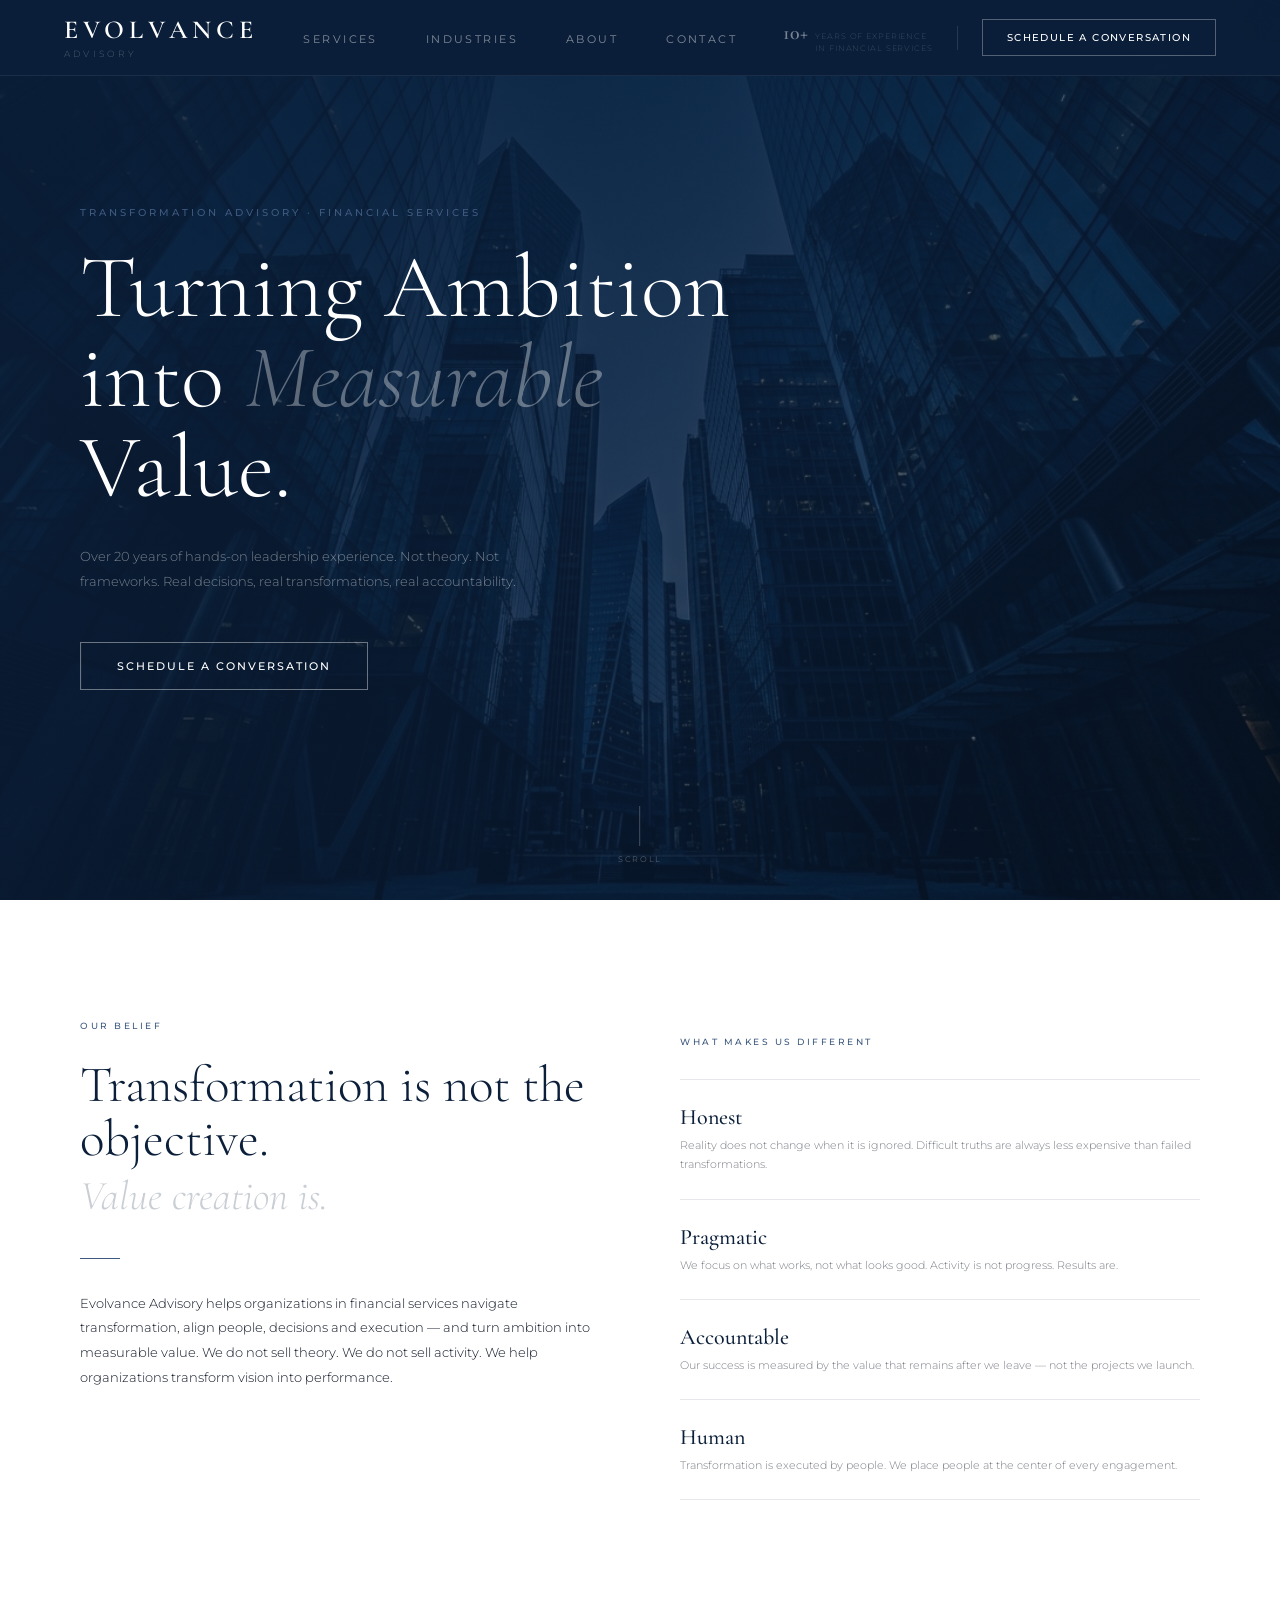
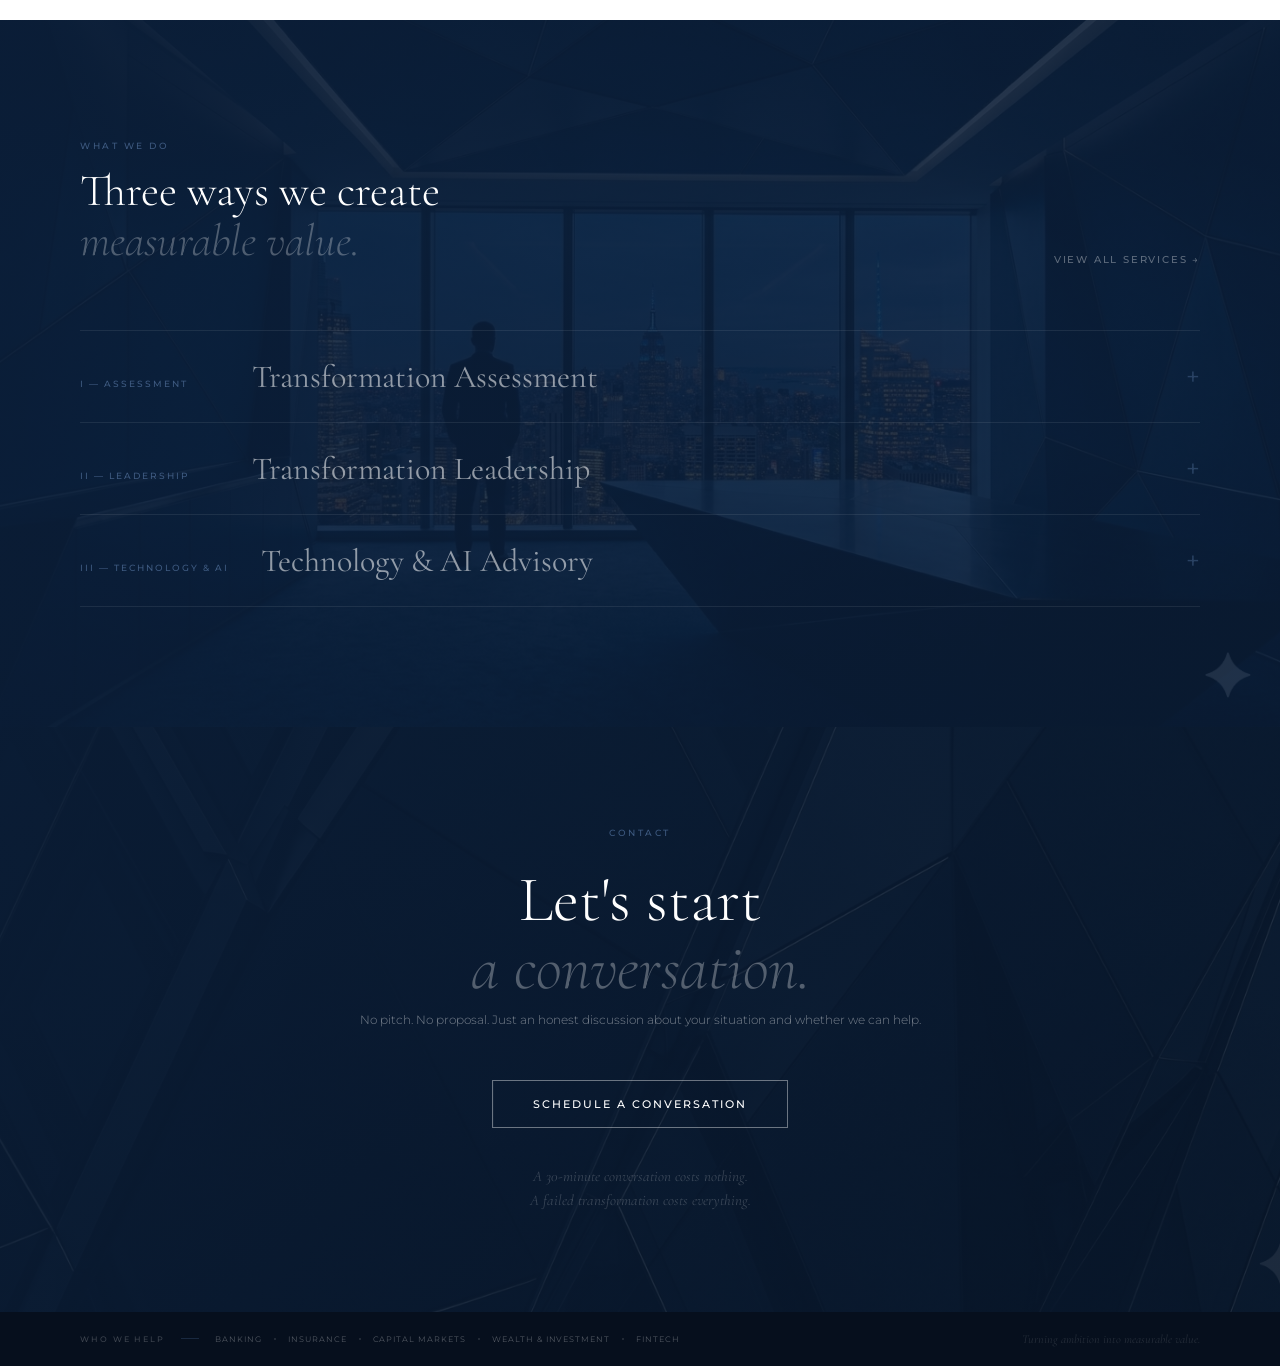
==== index.html @ 4e676799 "Add files via upload" ====
<!DOCTYPE html>
<html lang="en">
<head>
  <meta charset="UTF-8" />
  <meta name="viewport" content="width=device-width, initial-scale=1.0" />
  <title>Evolvance Advisory — Turning Ambition into Measurable Value</title>
  <meta name="description" content="Transformation advisory for financial services organizations. Strategy, transformation, technology and AI." />
  <link rel="preconnect" href="https://fonts.googleapis.com" />
  <link rel="preconnect" href="https://fonts.gstatic.com" crossorigin />
  <link href="https://fonts.googleapis.com/css2?family=Cormorant+Garamond:ital,wght@0,300;0,400;0,500;0,600;1,300;1,400;1,500&family=Montserrat:wght@300;400;500;600&display=swap" rel="stylesheet" />
  <style>
    *, *::before, *::after { box-sizing: border-box; margin: 0; padding: 0; }
    :root {
      --navy:#0B1F3A; --slate:#3E5A80; --charcoal:#111827;
      --gray:#E6E8EC; --offwhite:#FAFAFB; --white:#FFFFFF;
      --serif:'Cormorant Garamond',Georgia,serif;
      --sans:'Montserrat',system-ui,sans-serif;
      --nav-h:76px;
    }
    html { scroll-behavior: smooth; }
    body { font-family:var(--sans); -webkit-font-smoothing:antialiased; overflow-x:hidden; }

    /* ══ KEYFRAMES ══ */
    @keyframes fadeUp { from { opacity:0; transform:translateY(24px); } to { opacity:1; transform:translateY(0); } }
    @keyframes fadeIn { from { opacity:0; } to { opacity:1; } }
    @keyframes scrollBounce { 0%,100% { transform:translateY(0); opacity:0.4; } 50% { transform:translateY(8px); opacity:1; } }

    /* ══ ACCORDION ══ */
    document.querySelectorAll('.s3-item').forEach(item => {
      item.addEventListener('click', (e) => {
        if (e.target.tagName === 'A') return;
        const isActive = item.classList.contains('active');
        document.querySelectorAll('.s3-item').forEach(i => i.classList.remove('active'));
        if (!isActive) item.classList.add('active');
      });
    });

    /* ══ SCROLL REVEAL ══ */
    .reveal { opacity:0; transform:translateY(32px); transition:opacity 0.8s ease, transform 0.8s ease; }
    .reveal.visible { opacity:1; transform:translateY(0); }
    .reveal-left { opacity:0; transform:translateX(-32px); transition:opacity 0.8s ease, transform 0.8s ease; }
    .reveal-left.visible { opacity:1; transform:translateX(0); }
    .reveal-right { opacity:0; transform:translateX(32px); transition:opacity 0.8s ease, transform 0.8s ease; }
    .reveal-right.visible { opacity:1; transform:translateX(0); }
    .delay-1 { transition-delay:0.1s; }
    .delay-2 { transition-delay:0.2s; }
    .delay-3 { transition-delay:0.3s; }
    .delay-4 { transition-delay:0.4s; }

    /* ══ NAV ══ */
    nav {
      position:fixed; top:0; left:0; right:0; z-index:200;
      height:var(--nav-h); display:flex; align-items:center;
      justify-content:space-between; padding:0 64px;
      background:rgba(11,31,58,0.96); backdrop-filter:blur(12px);
      border-bottom:1px solid rgba(255,255,255,0.07);
      animation:fadeIn 0.8s ease both;
      transition:background 0.3s;
    }
    .nav-logo { display:flex; flex-direction:column; line-height:1; text-decoration:none; }
    .nav-logo-primary { font-family:var(--serif); font-weight:600; font-size:26px; letter-spacing:0.18em; color:var(--white); text-transform:uppercase; }
    .nav-logo-primary .letter { display:inline-block; opacity:0; animation:fadeUp 0.4s ease both; }
    .nav-logo-secondary { font-family:var(--sans); font-weight:300; font-size:9px; letter-spacing:0.36em; color:rgba(255,255,255,0.28); text-transform:uppercase; margin-top:6px; animation:fadeIn 0.6s ease 1s both; }
    .nav-links { display:flex; align-items:center; gap:48px; list-style:none; }
    .nav-links a { font-family:var(--sans); font-size:11px; font-weight:400; letter-spacing:0.22em; text-transform:uppercase; color:rgba(255,255,255,0.48); text-decoration:none; transition:color 0.25s; position:relative; }
    .nav-links a::after { content:''; position:absolute; bottom:-3px; left:0; right:0; height:1px; background:var(--white); opacity:0; transform:scaleX(0); transform-origin:left; transition:transform 0.25s ease, opacity 0.25s; }
    .nav-links a:hover { color:var(--white); }
    .nav-links a:hover::after { transform:scaleX(1); opacity:0.35; }
    .nav-right { display:flex; align-items:center; gap:24px; animation:fadeIn 0.6s ease 1s both; }
    .nav-exp { display:flex; align-items:baseline; gap:7px; }
    .nav-exp-num { font-family:var(--serif); font-weight:600; font-size:20px; color:rgba(255,255,255,0.45); }
    .nav-exp-text { font-family:var(--sans); font-size:8px; font-weight:300; letter-spacing:0.11em; text-transform:uppercase; color:rgba(255,255,255,0.20); line-height:1.5; }
    .nav-vsep { width:1px; height:24px; background:rgba(255,255,255,0.12); }
    .nav-cta { font-family:var(--sans); font-size:10px; font-weight:500; letter-spacing:0.14em; text-transform:uppercase; color:var(--white); text-decoration:none; border:1px solid rgba(255,255,255,0.30); padding:11px 24px; white-space:nowrap; position:relative; overflow:hidden; transition:border-color 0.3s; }
    .nav-cta::before { content:''; position:absolute; inset:0; background:rgba(255,255,255,0.08); transform:translateX(-100%); transition:transform 0.3s ease; }
    .nav-cta:hover { border-color:rgba(255,255,255,0.6); }
    .nav-cta:hover::before { transform:translateX(0); }
    .nav-hamburger { display:none; flex-direction:column; gap:5px; cursor:pointer; padding:6px; background:none; border:none; }
    .nav-hamburger span { display:block; width:24px; height:2px; background:rgba(255,255,255,0.8); border-radius:1px; transition:all 0.3s; }

    /* ══ MOBILE MENU ══ */
    .mobile-menu { display:none; position:fixed; inset:0; z-index:199; background:var(--navy); flex-direction:column; justify-content:center; align-items:center; padding-top:0; gap:0; }
    .mobile-menu.open { display:flex; }
    .mobile-menu a { font-family:var(--serif); font-weight:400; font-size:36px; color:rgba(255,255,255,0.7); text-decoration:none; padding:18px 40px; letter-spacing:0.05em; border-bottom:1px solid rgba(255,255,255,0.06); width:100%; text-align:center; transition:color 0.2s; }
    .mobile-menu a:first-child { border-top:1px solid rgba(255,255,255,0.06); }
    .mobile-menu a:hover { color:var(--white); }
    .mobile-menu-cta { margin-top:28px !important; font-family:var(--sans) !important; font-size:10px !important; font-weight:500 !important; letter-spacing:0.16em !important; text-transform:uppercase !important; border:1px solid rgba(255,255,255,0.3) !important; padding:12px 28px !important; width:auto !important; text-align:center !important; display:inline-block !important; border-bottom:1px solid rgba(255,255,255,0.3) !important; }

    /* ══ SECTION 1 — HERO ══ */
    .s1 { position:relative; height:100vh; min-height:600px; display:flex; align-items:center; overflow:hidden; }
    @keyframes slowRise { from { background-position:center bottom; } to { background-position:center top; } }
    .s1-bg { position:absolute; inset:0; background-image:url('hero.jpg.png'); background-size:cover; background-position:center bottom; animation:slowRise 18s linear infinite alternate; }
    .s1-overlay { position:absolute; inset:0; background:linear-gradient(135deg,rgba(11,31,58,0.92) 0%,rgba(11,31,58,0.70) 60%,rgba(11,31,58,0.50) 100%); }
    .s1-content { position:relative; z-index:2; padding:0 80px; max-width:900px; }
    .s1-eyebrow { font-family:var(--sans); font-size:10px; font-weight:500; letter-spacing:0.30em; text-transform:uppercase; color:var(--slate); display:block; margin-bottom:24px; animation:fadeIn 0.8s ease 0.3s both; }
    .s1-title { font-family:var(--serif); font-weight:300; font-size:clamp(56px,7vw,100px); line-height:1.0; color:var(--white); margin-bottom:32px; animation:fadeUp 1s ease 0.5s both; }
    .s1-title em { font-style:italic; color:rgba(255,255,255,0.35); }
    .s1-sub { font-family:var(--sans); font-size:13px; font-weight:300; line-height:1.9; color:rgba(255,255,255,0.45); max-width:460px; margin-bottom:48px; animation:fadeUp 0.8s ease 0.8s both; }
    .s1-btn { display:inline-block; font-family:var(--sans); font-size:11px; font-weight:500; letter-spacing:0.18em; text-transform:uppercase; color:var(--white); text-decoration:none; border:1px solid rgba(255,255,255,0.4); padding:16px 36px; position:relative; overflow:hidden; transition:border-color 0.3s; animation:fadeUp 0.8s ease 1s both; }
    .s1-btn::before { content:''; position:absolute; inset:0; background:rgba(255,255,255,0.08); transform:translateX(-100%); transition:transform 0.3s ease; }
    .s1-btn:hover { border-color:rgba(255,255,255,0.7); }
    .s1-btn:hover::before { transform:translateX(0); }
    .s1-scroll { position:absolute; bottom:36px; left:50%; transform:translateX(-50%); z-index:2; display:flex; flex-direction:column; align-items:center; gap:8px; animation:fadeIn 1s ease 1.5s both; }
    .s1-scroll-line { width:1px; height:40px; background:rgba(255,255,255,0.25); animation:scrollBounce 2s ease infinite; }
    .s1-scroll-label { font-family:var(--sans); font-size:8px; letter-spacing:0.2em; text-transform:uppercase; color:rgba(255,255,255,0.3); }

    /* ══ SECTION 2 — CROYANCE ══ */
    .s2 { background:var(--white); padding:120px 80px; }
    .s2-inner { max-width:1200px; margin:0 auto; display:grid; grid-template-columns:1fr 1fr; gap:80px; align-items:start; }
    .s2-left { }
    .s2-label { font-family:var(--sans); font-size:9px; font-weight:500; letter-spacing:0.28em; text-transform:uppercase; color:var(--slate); display:block; margin-bottom:28px; }
    .s2-statement { font-family:var(--serif); font-weight:300; font-size:clamp(36px,4vw,58px); line-height:1.05; color:var(--navy); margin-bottom:8px; }
    .s2-statement-sub { font-family:var(--serif); font-style:italic; font-weight:300; font-size:clamp(30px,3.2vw,48px); color:rgba(11,31,58,0.22); line-height:1.05; margin-bottom:40px; }
    .s2-rule { width:40px; height:1px; background:var(--slate); opacity:0.5; margin-bottom:32px; }
    .s2-desc { font-family:var(--sans); font-size:13px; font-weight:300; line-height:1.9; color:var(--charcoal); opacity:0.65; }
    .s2-right { padding-top:16px; }
    .s2-diff-label { font-family:var(--sans); font-size:9px; font-weight:500; letter-spacing:0.28em; text-transform:uppercase; color:var(--slate); display:block; margin-bottom:32px; }
    .s2-diff-list { display:flex; flex-direction:column; }
    .s2-diff-item { padding:24px 0; border-bottom:1px solid var(--gray); }
    .s2-diff-item:first-child { border-top:1px solid var(--gray); }
    .s2-diff-name { font-family:var(--serif); font-weight:500; font-size:22px; color:var(--navy); margin-bottom:6px; }
    .s2-diff-desc { font-family:var(--sans); font-size:11px; font-weight:300; line-height:1.75; color:var(--charcoal); opacity:0.55; }

    /* ══ SECTION 3 — SERVICES ACCORDION ══ */
    @keyframes slowRiseSvc { 0% { background-position:center bottom; } 100% { background-position:center top; } }
    .s3 { position:relative; padding:120px 80px; overflow:hidden; }
    .s3-bg { position:absolute; inset:0; background-image:url('services-bg.jpg.png'); background-size:cover; background-position:center bottom; animation:slowRiseSvc 22s linear infinite alternate; }
    .s3-overlay { position:absolute; inset:0; background:linear-gradient(135deg,rgba(11,31,58,0.93) 0%,rgba(11,31,58,0.82) 100%); }
    .s3-inner { position:relative; z-index:2; max-width:1200px; margin:0 auto; }
    .s3-header { display:flex; justify-content:space-between; align-items:flex-end; margin-bottom:64px; }
    .s3-label { font-family:var(--sans); font-size:9px; font-weight:500; letter-spacing:0.28em; text-transform:uppercase; color:var(--slate); display:block; margin-bottom:16px; }
    .s3-title { font-family:var(--serif); font-weight:300; font-size:clamp(32px,3.5vw,48px); color:var(--white); line-height:1.1; }
    .s3-title em { font-style:italic; color:rgba(255,255,255,0.28); }
    .s3-link { font-family:var(--sans); font-size:10px; font-weight:500; letter-spacing:0.18em; text-transform:uppercase; color:rgba(255,255,255,0.35); text-decoration:none; transition:color 0.2s; white-space:nowrap; }
    .s3-link:hover { color:var(--white); }
    .s3-accordion { display:flex; flex-direction:column; }
    .s3-item { border-top:1px solid rgba(255,255,255,0.08); cursor:pointer; }
    .s3-item:last-child { border-bottom:1px solid rgba(255,255,255,0.08); }
    .s3-row { display:flex; align-items:center; justify-content:space-between; padding:28px 0; transition:padding-left 0.3s; }
    .s3-item:hover .s3-row, .s3-item.active .s3-row { padding-left:8px; }
    .s3-row-left { display:flex; align-items:baseline; gap:32px; }
    .s3-num { font-family:var(--sans); font-size:9px; font-weight:500; letter-spacing:0.22em; text-transform:uppercase; color:var(--slate); min-width:140px; }
    .s3-name { font-family:var(--serif); font-weight:400; font-size:clamp(22px,2.5vw,32px); color:rgba(255,255,255,0.55); line-height:1.1; transition:color 0.3s; }
    .s3-item:hover .s3-name, .s3-item.active .s3-name { color:var(--white); }
    .s3-chevron { font-size:24px; color:var(--slate); opacity:0.6; transition:transform 0.4s ease, opacity 0.3s; flex-shrink:0; }
    .s3-item.active .s3-chevron { transform:rotate(45deg); opacity:1; }
    .s3-body { max-height:0; overflow:hidden; transition:max-height 0.5s ease; }
    .s3-item.active .s3-body { max-height:200px; }
    .s3-desc { font-family:var(--sans); font-size:12px; font-weight:300; line-height:1.9; color:rgba(255,255,255,0.42); max-width:600px; padding:0 0 16px 172px; }
    .s3-cta { display:inline-block; font-family:var(--sans); font-size:9px; font-weight:500; letter-spacing:0.18em; text-transform:uppercase; color:var(--slate); text-decoration:none; margin-left:172px; margin-bottom:28px; transition:color 0.2s, letter-spacing 0.2s; }
    .s3-cta:hover { color:var(--white); letter-spacing:0.24em; }

    /* ══ SECTION 4 — CTA FINAL ══ */
    .s4 { position:relative; min-height:500px; display:flex; align-items:center; justify-content:center; overflow:hidden; }
    .s4-bg { position:absolute; inset:0; background-image:url('cta-bg.jpg.png'); background-size:cover; background-position:center; filter:brightness(0.45) saturate(0.7); }
    .s4-overlay { position:absolute; inset:0; background:linear-gradient(135deg,rgba(11,31,58,0.88) 0%,rgba(11,31,58,0.65) 100%); }
    .s4-content { position:relative; z-index:2; text-align:center; padding:100px 80px; max-width:800px; }
    .s4-label { font-family:var(--sans); font-size:9px; font-weight:500; letter-spacing:0.28em; text-transform:uppercase; color:var(--slate); display:block; margin-bottom:28px; }
    .s4-title { font-family:var(--serif); font-weight:300; font-size:clamp(40px,5vw,72px); line-height:1.05; color:var(--white); margin-bottom:8px; }
    .s4-title em { font-style:italic; color:rgba(255,255,255,0.3); }
    .s4-sub { font-family:var(--sans); font-size:12px; font-weight:300; line-height:1.9; color:rgba(255,255,255,0.45); margin-bottom:48px; }
    .s4-btn { display:inline-block; font-family:var(--sans); font-size:11px; font-weight:500; letter-spacing:0.18em; text-transform:uppercase; color:var(--white); text-decoration:none; border:1px solid rgba(255,255,255,0.4); padding:16px 40px; position:relative; overflow:hidden; transition:border-color 0.3s; margin-bottom:32px; }
    .s4-btn::before { content:''; position:absolute; inset:0; background:rgba(255,255,255,0.08); transform:translateX(-100%); transition:transform 0.3s ease; }
    .s4-btn:hover { border-color:rgba(255,255,255,0.7); }
    .s4-btn:hover::before { transform:translateX(0); }
    .s4-manifesto { font-family:var(--serif); font-style:italic; font-size:15px; line-height:1.6; color:rgba(255,255,255,0.2); }

    /* ══ FOOTER BAR ══ */
    .footer { background:#060f1d; padding:20px 80px; display:flex; align-items:center; justify-content:space-between; }
    .footer-left { display:flex; align-items:center; gap:16px; }
    .footer-label { font-family:var(--sans); font-size:8px; font-weight:500; letter-spacing:0.24em; text-transform:uppercase; color:rgba(255,255,255,0.22); }
    .footer-sep { width:18px; height:1px; background:var(--slate); opacity:0.35; }
    .footer-list { display:flex; align-items:center; gap:12px; }
    .footer-item { font-family:var(--sans); font-size:8px; letter-spacing:0.12em; text-transform:uppercase; color:rgba(255,255,255,0.3); }
    .footer-dot { width:2px; height:2px; background:rgba(255,255,255,0.15); border-radius:50%; }
    .footer-tagline { font-family:var(--serif); font-style:italic; font-size:12px; color:rgba(255,255,255,0.13); }

    /* ══ MOBILE ══ */
    @media (max-width:768px) {
      :root { --nav-h:60px; }
      nav { padding:0 20px; }
      .nav-logo-primary { font-size:20px; }
      .nav-logo-secondary { font-size:7px; }
      .nav-links, .nav-exp, .nav-vsep, .nav-cta { display:none; }
      .nav-hamburger { display:flex; }
      .nav-right { gap:0; }
      /* Mobile exp badge */
      .mobile-exp { display:flex; align-items:center; gap:8px; margin-top:14px; }
      .mobile-exp-num { font-family:var(--serif); font-weight:600; font-size:20px; color:var(--slate); }
      .mobile-exp-text { font-family:var(--sans); font-size:8px; font-weight:300; letter-spacing:0.12em; text-transform:uppercase; color:var(--charcoal); opacity:0.5; line-height:1.5; }

      .s1-content { padding:0 24px; }
      .s1-title { font-size:clamp(40px,11vw,56px); }
      .s1-sub { font-size:12px; margin-bottom:36px; }
      .s1-btn { padding:14px 28px; font-size:10px; }
      .s1-scroll { display:none; }

      .s2 { padding:72px 24px; }
      .s2-inner { grid-template-columns:1fr; gap:48px; }
      .s2-statement { font-size:clamp(28px,8vw,40px); }
      .s2-statement-sub { font-size:clamp(22px,6vw,32px); }

      .s3 { padding:72px 24px; }
      .s3-header { flex-direction:column; align-items:flex-start; gap:16px; margin-bottom:40px; }
      .s3-row-left { flex-direction:column; gap:4px; }
      .s3-num { min-width:auto; font-size:8px; }
      .s3-name { font-size:20px; }
      .s3-desc { padding:0 0 12px; }
      .s3-cta { margin-left:0; margin-bottom:20px; }

      .s4 { min-height:auto; }
      .s4-content { padding:72px 24px; }
      .s4-title { font-size:clamp(32px,9vw,48px); }
      .s4-sub { font-size:11px; margin-bottom:36px; }
      .s4-btn { padding:14px 28px; font-size:10px; }

      .footer { padding:16px 24px; flex-direction:column; align-items:flex-start; gap:8px; }
      .footer-list { flex-wrap:wrap; gap:6px; }
      .footer-tagline { display:none; }

      .reveal, .reveal-left, .reveal-right { transition-delay:0s !important; }
    }
    .mobile-exp { display:none; }
    @media (prefers-reduced-motion:reduce) { *, *::before, *::after { animation:none !important; transition:none !important; } .reveal, .reveal-left, .reveal-right { opacity:1; transform:none; } }
  </style>
</head>
<body>

  <nav>
    <a href="index.html" class="nav-logo">
      <span class="nav-logo-primary" id="logoText"></span>
      <span class="nav-logo-secondary">Advisory</span>
    </a>
    <ul class="nav-links">
      <li><a href="services/index.html">Services</a></li>
      <li><a href="industries/index.html">Industries</a></li>
      <li><a href="about/index.html">About</a></li>
      <li><a href="contact/index.html">Contact</a></li>
    </ul>
    <div class="nav-right">
      <div class="nav-exp">
        <span class="nav-exp-num" id="expCounter">20+</span>
        <span class="nav-exp-text">Years of experience<br>in financial services</span>
      </div>
      <div class="nav-vsep"></div>
      <a href="mailto:contact@evolvance-advisory.com?subject=Schedule a Conversation" class="nav-cta">Schedule a Conversation</a>
      <button class="nav-hamburger" onclick="document.querySelector('.mobile-menu').classList.toggle('open')" aria-label="Menu">
        <span></span><span></span><span></span>
      </button>
    </div>
  </nav>

  <div class="mobile-menu">
    <a href="services/index.html" onclick="document.querySelector('.mobile-menu').classList.remove('open')">Services</a>
    <a href="industries/index.html" onclick="document.querySelector('.mobile-menu').classList.remove('open')">Industries</a>
    <a href="about/index.html" onclick="document.querySelector('.mobile-menu').classList.remove('open')">About</a>
    <a href="contact/index.html" onclick="document.querySelector('.mobile-menu').classList.remove('open')">Contact</a>
    <a href="mailto:contact@evolvance-advisory.com?subject=Schedule a Conversation" class="mobile-menu-cta" onclick="document.querySelector('.mobile-menu').classList.remove('open')">Schedule a Conversation</a>
  </div>

  <!-- ══ S1 — HERO ══ -->
  <section class="s1">
    <div class="s1-bg" id="heroBg"></div>
    <div class="s1-overlay"></div>
    <div class="s1-content">
      <span class="s1-eyebrow">Transformation Advisory · Financial Services</span>
      <h1 class="s1-title">Turning Ambition<br>into <em>Measurable</em><br>Value.</h1>
      <p class="s1-sub">Over 20 years of hands-on leadership experience. Not theory. Not frameworks. Real decisions, real transformations, real accountability.</p>
      <div class="mobile-exp"><span class="mobile-exp-num" id="expCounterMobile">20+</span><span class="mobile-exp-text">Years of experience<br>in financial services</span></div>
      <a href="mailto:contact@evolvance-advisory.com?subject=Schedule a Conversation" class="s1-btn">Schedule a Conversation</a>
    </div>
    <div class="s1-scroll">
      <div class="s1-scroll-line"></div>
      <span class="s1-scroll-label">Scroll</span>
    </div>
  </section>

  <!-- ══ S2 — CROYANCE + DIFFÉRENCIATEURS ══ -->
  <section class="s2">
    <div class="s2-inner">
      <div class="s2-left">
        <span class="s2-label reveal">Our Belief</span>
        <p class="s2-statement reveal delay-1">Transformation is not the objective.</p>
        <p class="s2-statement-sub reveal delay-2">Value creation is.</p>
        <div class="s2-rule reveal delay-3"></div>
        <p class="s2-desc reveal delay-3">Evolvance Advisory helps organizations in financial services navigate transformation, align people, decisions and execution — and turn ambition into measurable value. We do not sell theory. We do not sell activity. We help organizations transform vision into performance.</p>
      </div>
      <div class="s2-right">
        <span class="s2-diff-label reveal">What makes us different</span>
        <div class="s2-diff-list">
          <div class="s2-diff-item reveal delay-1">
            <div class="s2-diff-name">Honest</div>
            <div class="s2-diff-desc">Reality does not change when it is ignored. Difficult truths are always less expensive than failed transformations.</div>
          </div>
          <div class="s2-diff-item reveal delay-2">
            <div class="s2-diff-name">Pragmatic</div>
            <div class="s2-diff-desc">We focus on what works, not what looks good. Activity is not progress. Results are.</div>
          </div>
          <div class="s2-diff-item reveal delay-3">
            <div class="s2-diff-name">Accountable</div>
            <div class="s2-diff-desc">Our success is measured by the value that remains after we leave — not the projects we launch.</div>
          </div>
          <div class="s2-diff-item reveal delay-4">
            <div class="s2-diff-name">Human</div>
            <div class="s2-diff-desc">Transformation is executed by people. We place people at the center of every engagement.</div>
          </div>
        </div>
      </div>
    </div>
  </section>

  <!-- ══ S3 — SERVICES ACCORDION ══ -->
  <section class="s3">
    <div class="s3-bg"></div>
    <div class="s3-overlay"></div>
    <div class="s3-inner">
      <div class="s3-header">
        <div>
          <span class="s3-label reveal">What we do</span>
          <h2 class="s3-title reveal delay-1">Three ways we create<br><em>measurable value.</em></h2>
        </div>
        <a href="services/index.html" class="s3-link reveal">View all services →</a>
      </div>
      <div class="s3-accordion">
        <div class="s3-item reveal delay-1" data-href="services/index.html#assessment">
          <div class="s3-row">
            <div class="s3-row-left">
              <span class="s3-num">I — Assessment</span>
              <span class="s3-name">Transformation Assessment</span>
            </div>
            <span class="s3-chevron">+</span>
          </div>
          <div class="s3-body">
            <p class="s3-desc">Clarifying where value is created, where risk exists and what successful transformation requires. Many transformations generate activity. Far fewer generate measurable value. The difference starts with an honest assessment.</p>
            <a href="services/index.html#assessment" class="s3-cta">Discover →</a>
          </div>
        </div>
        <div class="s3-item reveal delay-2" data-href="services/index.html#leadership">
          <div class="s3-row">
            <div class="s3-row-left">
              <span class="s3-num">II — Leadership</span>
              <span class="s3-name">Transformation Leadership</span>
            </div>
            <span class="s3-chevron">+</span>
          </div>
          <div class="s3-body">
            <p class="s3-desc">Converting strategic decisions into disciplined execution and measurable results. A decision alone changes nothing — it must be understood, accepted, executed and sustained.</p>
            <a href="services/index.html#leadership" class="s3-cta">Discover →</a>
          </div>
        </div>
        <div class="s3-item reveal delay-3" data-href="services/index.html#technology">
          <div class="s3-row">
            <div class="s3-row-left">
              <span class="s3-num">III — Technology & AI</span>
              <span class="s3-name">Technology &amp; AI Advisory</span>
            </div>
            <span class="s3-chevron">+</span>
          </div>
          <div class="s3-body">
            <p class="s3-desc">Aligning technology and AI investments with defined business outcomes and value creation. Technology matters. But it is a tool, not an outcome — its value is measured by the results it creates.</p>
            <a href="services/index.html#technology" class="s3-cta">Discover →</a>
          </div>
        </div>
      </div>
    </div>
  </section>

  <!-- ══ S4 — CTA FINAL ══ -->
  <section class="s4">
    <div class="s4-bg"></div>
    <div class="s4-overlay"></div>
    <div class="s4-content">
      <span class="s4-label reveal">Contact</span>
      <h2 class="s4-title reveal delay-1">Let's start<br><em>a conversation.</em></h2>
      <p class="s4-sub reveal delay-2">No pitch. No proposal. Just an honest discussion about your situation and whether we can help.</p>
      <a href="mailto:contact@evolvance-advisory.com?subject=Schedule a Conversation" class="s4-btn reveal delay-3">Schedule a Conversation</a>
      <p class="s4-manifesto reveal delay-4">A 30-minute conversation costs nothing.<br>A failed transformation costs everything.</p>
    </div>
  </section>

  <!-- ══ FOOTER ══ -->
  <footer class="footer">
    <div class="footer-left">
      <span class="footer-label">Who we help</span>
      <div class="footer-sep"></div>
      <div class="footer-list">
        <span class="footer-item">Banking</span><span class="footer-dot"></span>
        <span class="footer-item">Insurance</span><span class="footer-dot"></span>
        <span class="footer-item">Capital Markets</span><span class="footer-dot"></span>
        <span class="footer-item">Wealth &amp; Investment</span><span class="footer-dot"></span>
        <span class="footer-item">FinTech</span>
      </div>
    </div>
    <span class="footer-tagline">Turning ambition into measurable value.</span>
  </footer>

  <script>
    /* ══ LOGO LETTER BY LETTER ══ */
    const logoEl = document.getElementById('logoText');
    'EVOLVANCE'.split('').forEach((ch, i) => {
      const span = document.createElement('span');
      span.className = 'letter';
      span.textContent = ch;
      span.style.animationDelay = (0.1 + i * 0.08) + 's';
      logoEl.appendChild(span);
    });

    /* ══ HERO BG ══ */
    const heroBg = document.getElementById('heroBg');

    /* ══ COUNTER 0 → 20 (loop) ══ */
    const counterEl = document.getElementById('expCounter');
    const counterMobile = document.getElementById('expCounterMobile');
    function runCounter() {
      let count = 0;
      counterEl.textContent = '0+';
      if (counterMobile) counterMobile.textContent = '0+';
      const iv = setInterval(() => {
        count++;
        counterEl.textContent = count + '+';
        if (counterMobile) counterMobile.textContent = count + '+';
        if (count >= 20) { clearInterval(iv); setTimeout(runCounter, 10000); }
      }, 2000 / 20);
    }
    setTimeout(runCounter, 1200);

    /* ══ ACCORDION ══ */
    document.querySelectorAll('.s3-item').forEach(item => {
      item.addEventListener('click', (e) => {
        if (e.target.tagName === 'A') return;
        const isActive = item.classList.contains('active');
        document.querySelectorAll('.s3-item').forEach(i => i.classList.remove('active'));
        if (!isActive) item.classList.add('active');
      });
    });

    /* ══ SCROLL REVEAL ══ */
    const reveals = document.querySelectorAll('.reveal, .reveal-left, .reveal-right');
    const observer = new IntersectionObserver((entries) => {
      entries.forEach(e => { if (e.isIntersecting) { e.target.classList.add('visible'); observer.unobserve(e.target); } });
    }, { threshold: 0.15 });
    reveals.forEach(el => observer.observe(el));
  </script>

</body>
</html>
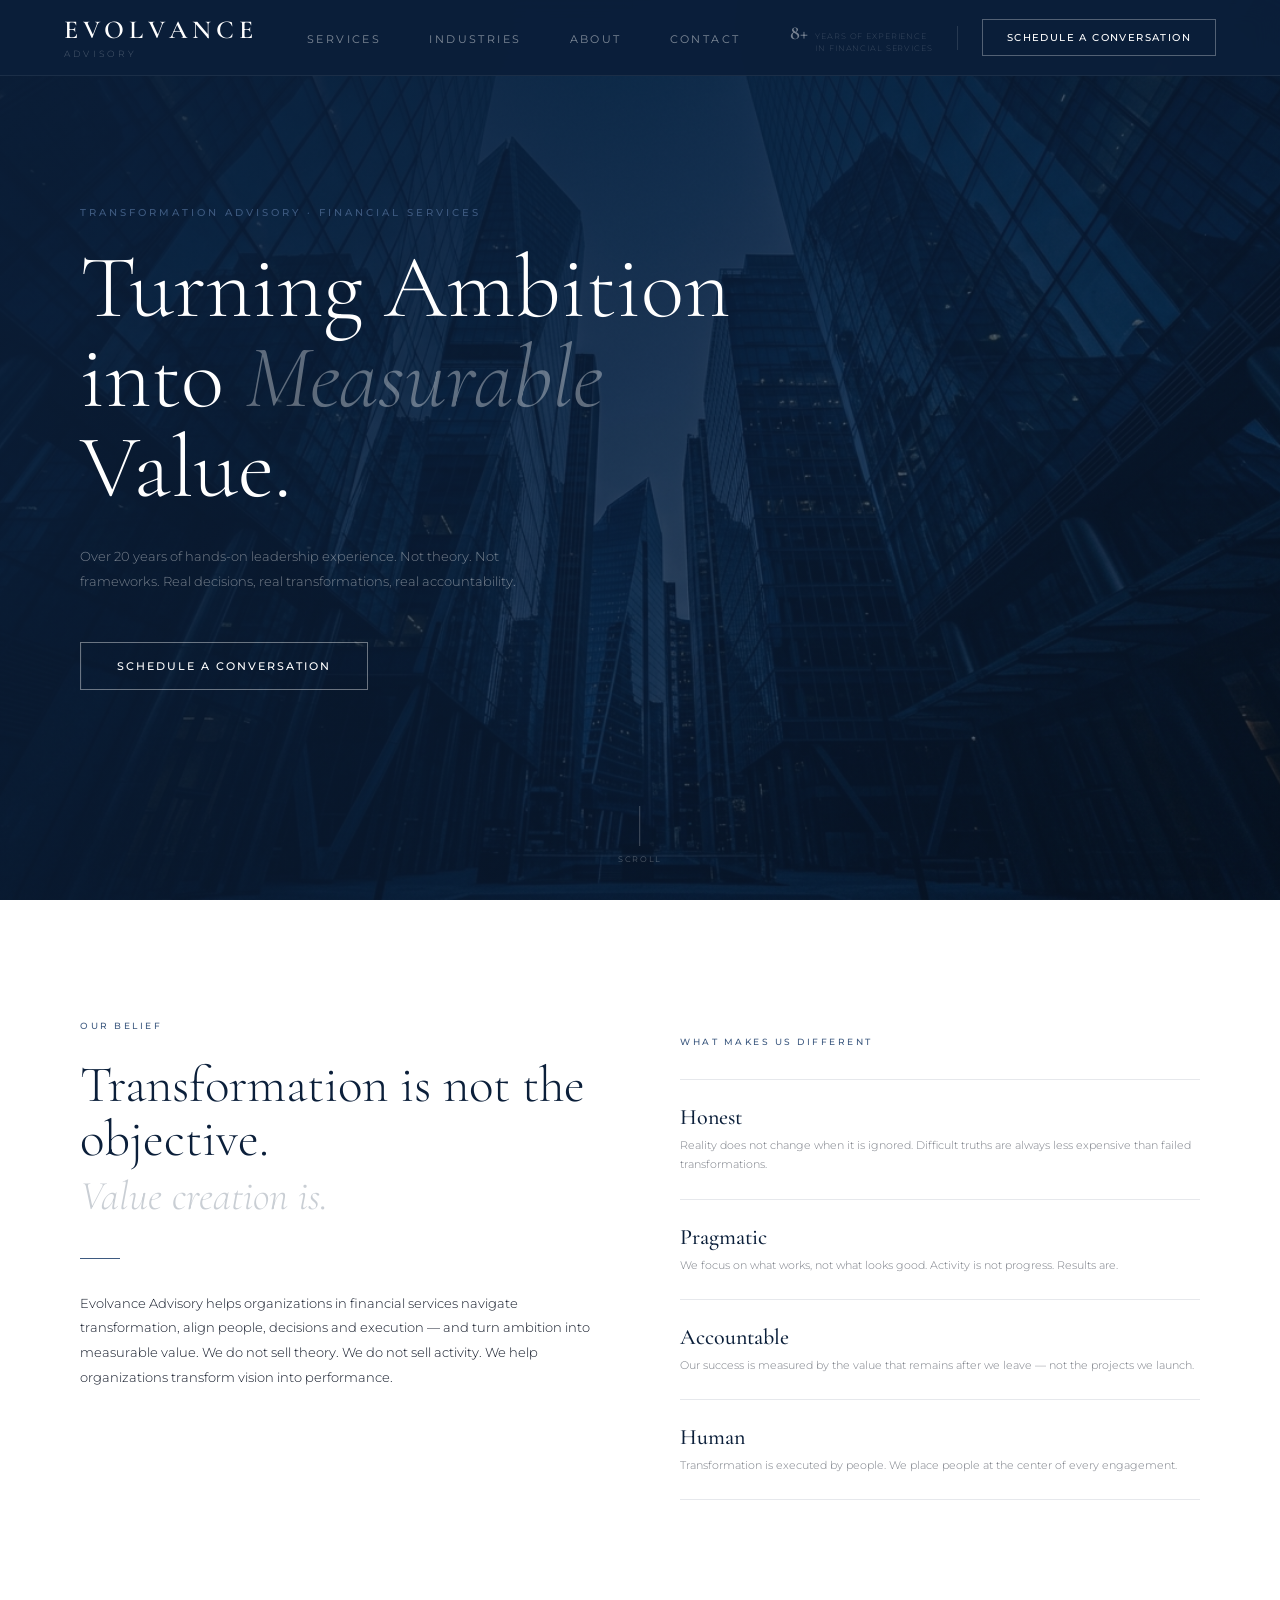
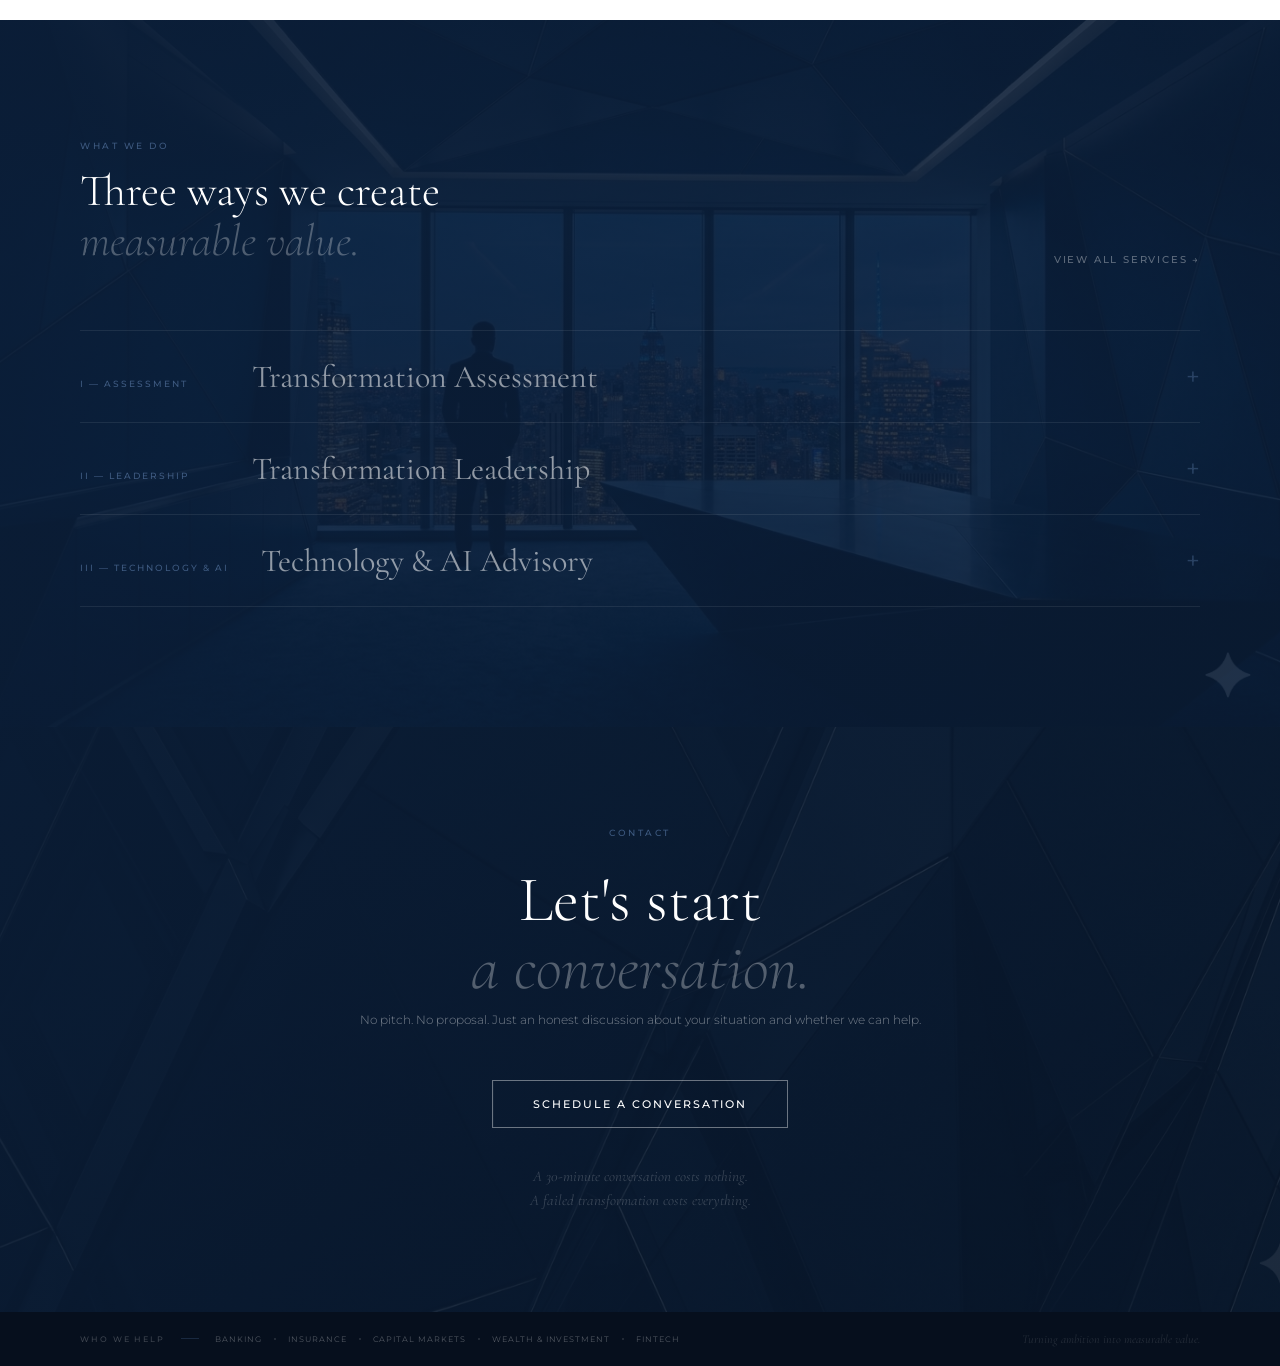
==== commit e75f3718: "Add files via upload" ====
--- a/index.html
+++ b/index.html
@@ -79,17 +79,18 @@
     .nav-hamburger span { display:block; width:24px; height:2px; background:rgba(255,255,255,0.8); border-radius:1px; transition:all 0.3s; }
 
     /* ══ MOBILE MENU ══ */
-    .mobile-menu { display:none; position:fixed; inset:0; z-index:199; background:var(--navy); flex-direction:column; justify-content:center; align-items:center; padding-top:0; gap:0; }
+    .mobile-menu { display:none; position:fixed; inset:0; z-index:199; flex-direction:column; justify-content:center; align-items:stretch; padding-top:0; }
     .mobile-menu.open { display:flex; }
-    .mobile-menu a { font-family:var(--serif); font-weight:400; font-size:36px; color:rgba(255,255,255,0.7); text-decoration:none; padding:18px 40px; letter-spacing:0.05em; border-bottom:1px solid rgba(255,255,255,0.06); width:100%; text-align:center; transition:color 0.2s; }
-    .mobile-menu a:first-child { border-top:1px solid rgba(255,255,255,0.06); }
-    .mobile-menu a:hover { color:var(--white); }
-    .mobile-menu-cta { margin-top:28px !important; font-family:var(--sans) !important; font-size:10px !important; font-weight:500 !important; letter-spacing:0.16em !important; text-transform:uppercase !important; border:1px solid rgba(255,255,255,0.3) !important; padding:12px 28px !important; width:auto !important; text-align:center !important; display:inline-block !important; border-bottom:1px solid rgba(255,255,255,0.3) !important; }
+    .mobile-menu a { font-family:var(--serif); font-weight:400; font-size:32px; text-decoration:none; padding:20px 32px; letter-spacing:0.04em; width:100%; text-align:center; transition:opacity 0.2s; }
+    .mobile-menu a:nth-child(odd) { background:var(--white); color:var(--navy); }
+    .mobile-menu a:nth-child(even) { background:var(--navy); color:var(--white); }
+    .mobile-menu a:hover { opacity:0.8; }
+    .mobile-menu-cta { background:var(--slate) !important; color:var(--white) !important; font-family:var(--sans) !important; font-size:11px !important; font-weight:500 !important; letter-spacing:0.18em !important; text-transform:uppercase !important; padding:20px 32px !important; margin-top:0 !important; border:none !important; }
 
     /* ══ SECTION 1 — HERO ══ */
     .s1 { position:relative; height:100vh; min-height:600px; display:flex; align-items:center; overflow:hidden; }
     @keyframes slowRise { from { background-position:center bottom; } to { background-position:center top; } }
-    .s1-bg { position:absolute; inset:0; background-image:url('hero.jpg.png'); background-size:cover; background-position:center bottom; animation:slowRise 18s linear infinite alternate; }
+    .s1-bg { position:absolute; inset:0; background-image:url('hero.jpg.png'); background-size:cover; background-position:center bottom; animation:slowRise 8s linear infinite alternate; }
     .s1-overlay { position:absolute; inset:0; background:linear-gradient(135deg,rgba(11,31,58,0.92) 0%,rgba(11,31,58,0.70) 60%,rgba(11,31,58,0.50) 100%); }
     .s1-content { position:relative; z-index:2; padding:0 80px; max-width:900px; }
     .s1-eyebrow { font-family:var(--sans); font-size:10px; font-weight:500; letter-spacing:0.30em; text-transform:uppercase; color:var(--slate); display:block; margin-bottom:24px; animation:fadeIn 0.8s ease 0.3s both; }
@@ -124,7 +125,7 @@
     /* ══ SECTION 3 — SERVICES ACCORDION ══ */
     @keyframes slowRiseSvc { 0% { background-position:center bottom; } 100% { background-position:center top; } }
     .s3 { position:relative; padding:120px 80px; overflow:hidden; }
-    .s3-bg { position:absolute; inset:0; background-image:url('services-bg.jpg.png'); background-size:cover; background-position:center bottom; animation:slowRiseSvc 22s linear infinite alternate; }
+    .s3-bg { position:absolute; inset:0; background-image:url('services-bg.jpg.png'); background-size:cover; background-position:center bottom; animation:slowRiseSvc 10s linear infinite alternate; }
     .s3-overlay { position:absolute; inset:0; background:linear-gradient(135deg,rgba(11,31,58,0.93) 0%,rgba(11,31,58,0.82) 100%); }
     .s3-inner { position:relative; z-index:2; max-width:1200px; margin:0 auto; }
     .s3-header { display:flex; justify-content:space-between; align-items:flex-end; margin-bottom:64px; }
@@ -152,7 +153,8 @@
 
     /* ══ SECTION 4 — CTA FINAL ══ */
     .s4 { position:relative; min-height:500px; display:flex; align-items:center; justify-content:center; overflow:hidden; }
-    .s4-bg { position:absolute; inset:0; background-image:url('cta-bg.jpg.png'); background-size:cover; background-position:center; filter:brightness(0.45) saturate(0.7); }
+    @keyframes slowRiseCta { from { background-position:center bottom; } to { background-position:center top; } }
+    .s4-bg { position:absolute; inset:0; background-image:url('cta-bg.jpg.png'); background-size:cover; background-position:center bottom; filter:brightness(0.45) saturate(0.7); animation:slowRiseCta 9s linear infinite alternate; }
     .s4-overlay { position:absolute; inset:0; background:linear-gradient(135deg,rgba(11,31,58,0.88) 0%,rgba(11,31,58,0.65) 100%); }
     .s4-content { position:relative; z-index:2; text-align:center; padding:100px 80px; max-width:800px; }
     .s4-label { font-family:var(--sans); font-size:9px; font-weight:500; letter-spacing:0.28em; text-transform:uppercase; color:var(--slate); display:block; margin-bottom:28px; }
@@ -189,10 +191,11 @@
       .mobile-exp-num { font-family:var(--serif); font-weight:600; font-size:20px; color:var(--slate); }
       .mobile-exp-text { font-family:var(--sans); font-size:8px; font-weight:300; letter-spacing:0.12em; text-transform:uppercase; color:var(--charcoal); opacity:0.5; line-height:1.5; }
 
-      .s1-content { padding:0 24px; }
-      .s1-title { font-size:clamp(40px,11vw,56px); }
-      .s1-sub { font-size:12px; margin-bottom:36px; }
-      .s1-btn { padding:14px 28px; font-size:10px; }
+      .s1 { height:100svh; min-height:100svh; }
+      .s1-content { padding:0 24px; display:flex; flex-direction:column; justify-content:flex-end; padding-bottom:48px; height:100%; }
+      .s1-title { font-size:clamp(38px,10vw,52px); margin-bottom:20px; }
+      .s1-sub { font-size:12px; margin-bottom:28px; }
+      .s1-btn { padding:14px 28px; font-size:10px; align-self:flex-start; }
       .s1-scroll { display:none; }
 
       .s2 { padding:72px 24px; }
@@ -200,11 +203,13 @@
       .s2-statement { font-size:clamp(28px,8vw,40px); }
       .s2-statement-sub { font-size:clamp(22px,6vw,32px); }
 
-      .s3 { padding:72px 24px; }
-      .s3-header { flex-direction:column; align-items:flex-start; gap:16px; margin-bottom:40px; }
+      .s3 { padding:56px 24px; }
+      .s3-header { flex-direction:column; align-items:flex-start; gap:12px; margin-bottom:32px; }
+      .s3-title { font-size:clamp(24px,7vw,36px); }
+      .s3-link { font-size:9px; align-self:flex-start; }
       .s3-row-left { flex-direction:column; gap:4px; }
       .s3-num { min-width:auto; font-size:8px; }
-      .s3-name { font-size:20px; }
+      .s3-name { font-size:18px; }
       .s3-desc { padding:0 0 12px; }
       .s3-cta { margin-left:0; margin-bottom:20px; }
 
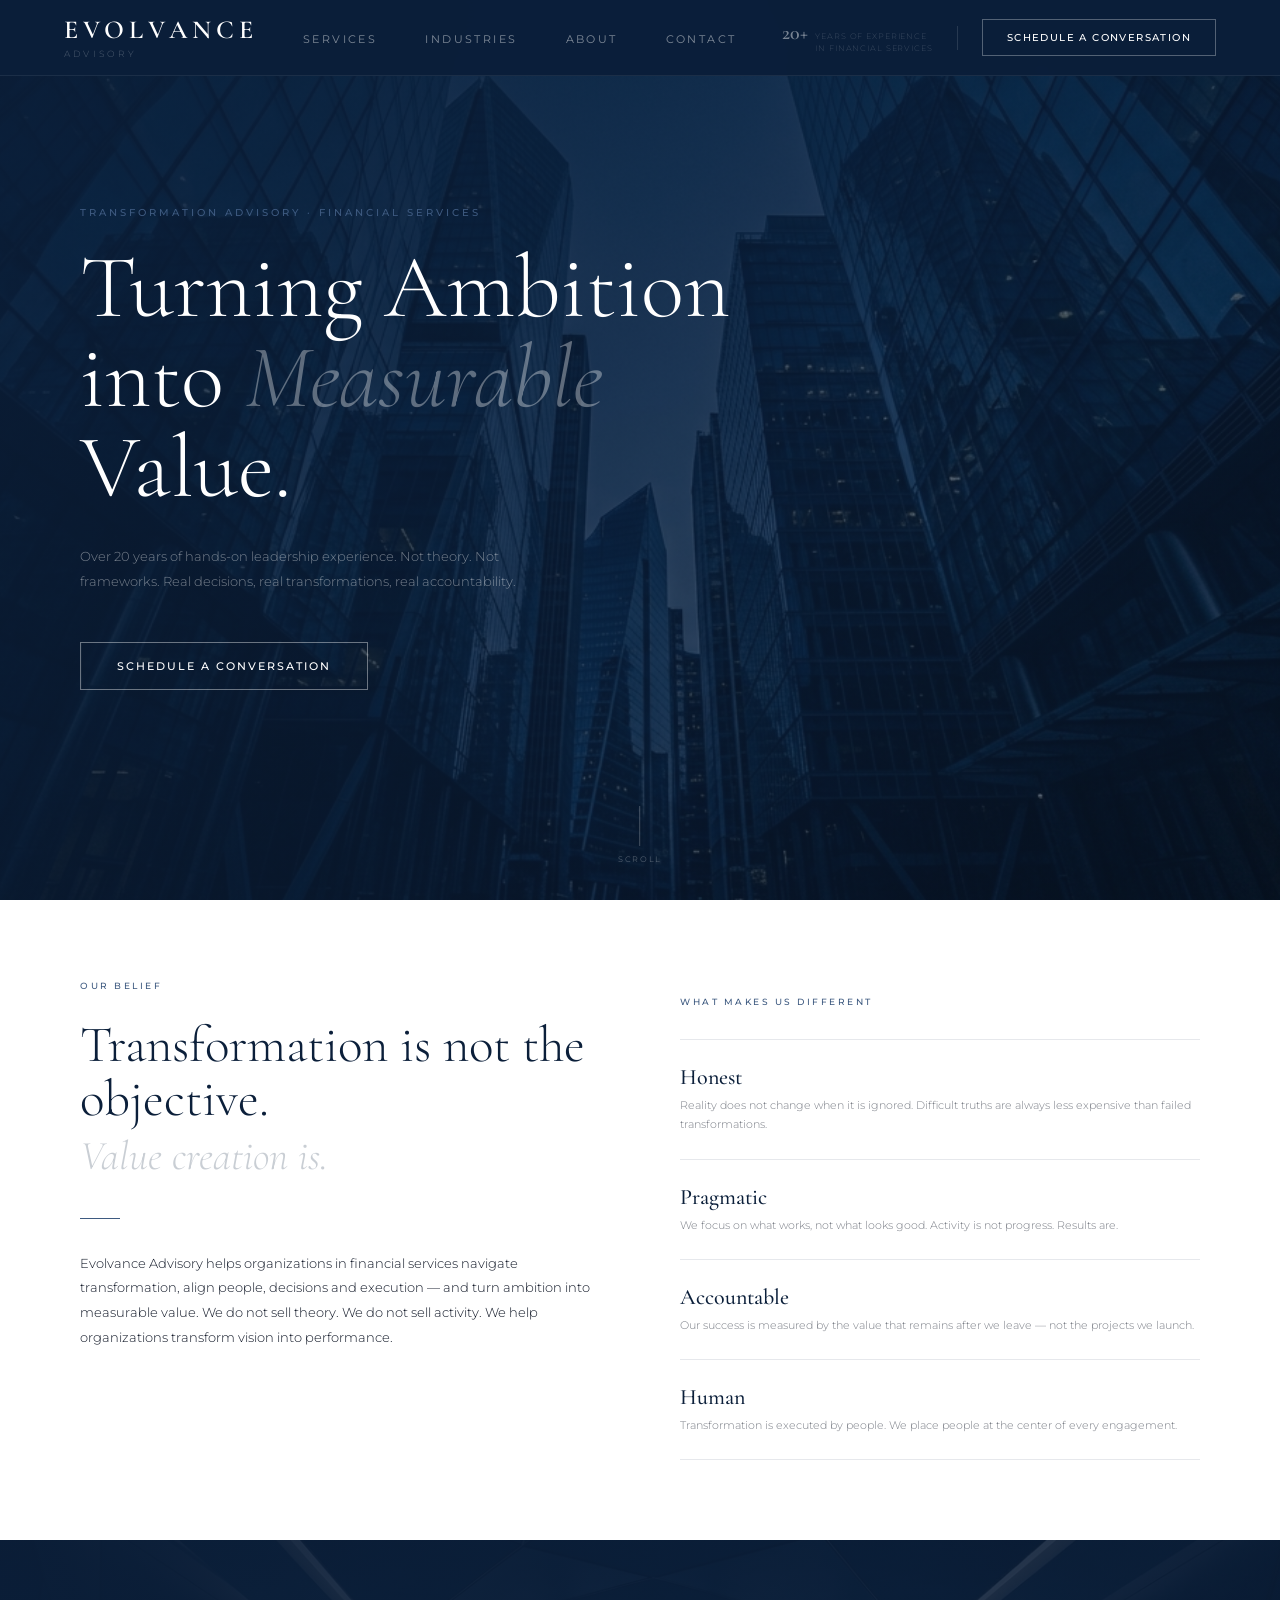
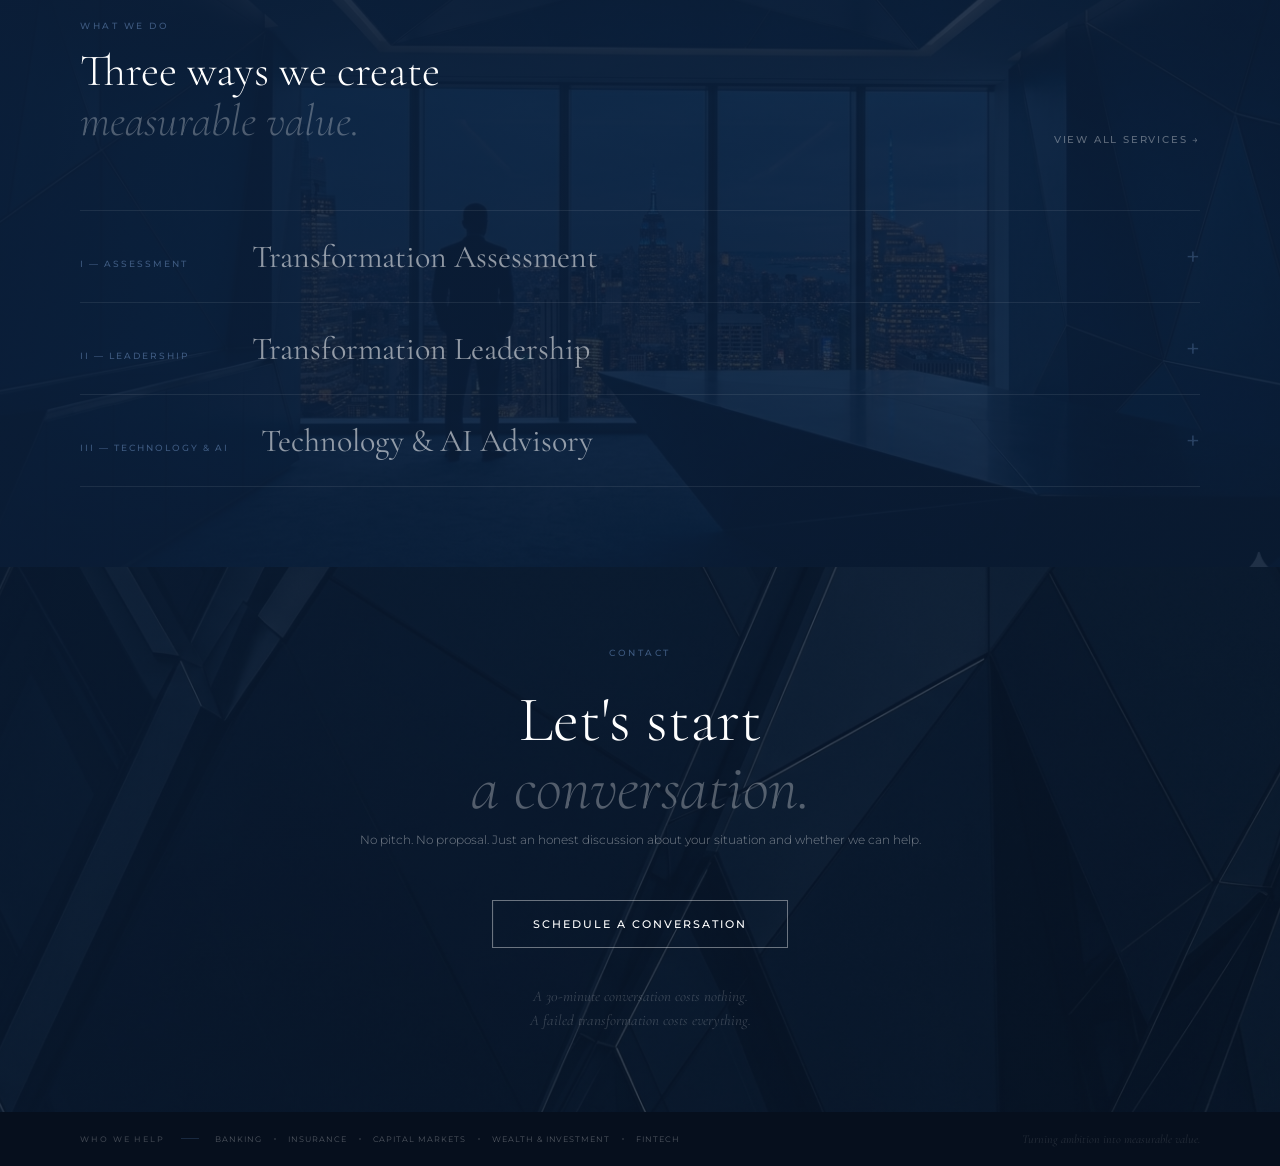
==== commit 05a43e01: "Add files via upload" ====
--- a/index.html
+++ b/index.html
@@ -24,16 +24,6 @@
     @keyframes fadeUp { from { opacity:0; transform:translateY(24px); } to { opacity:1; transform:translateY(0); } }
     @keyframes fadeIn { from { opacity:0; } to { opacity:1; } }
     @keyframes scrollBounce { 0%,100% { transform:translateY(0); opacity:0.4; } 50% { transform:translateY(8px); opacity:1; } }
-
-    /* ══ ACCORDION ══ */
-    document.querySelectorAll('.s3-item').forEach(item => {
-      item.addEventListener('click', (e) => {
-        if (e.target.tagName === 'A') return;
-        const isActive = item.classList.contains('active');
-        document.querySelectorAll('.s3-item').forEach(i => i.classList.remove('active'));
-        if (!isActive) item.classList.add('active');
-      });
-    });
 
     /* ══ SCROLL REVEAL ══ */
     .reveal { opacity:0; transform:translateY(32px); transition:opacity 0.8s ease, transform 0.8s ease; }
@@ -79,18 +69,58 @@
     .nav-hamburger span { display:block; width:24px; height:2px; background:rgba(255,255,255,0.8); border-radius:1px; transition:all 0.3s; }
 
     /* ══ MOBILE MENU ══ */
-    .mobile-menu { display:none; position:fixed; inset:0; z-index:199; flex-direction:column; justify-content:center; align-items:stretch; padding-top:0; }
+    .mobile-menu {
+      display:none; position:fixed; inset:0; z-index:300;
+      background:var(--navy);
+      flex-direction:column; justify-content:center; align-items:flex-start;
+      padding:0 0 0 64px;
+    }
+    .mobile-menu::before {
+      content:''; position:absolute; left:40px; top:10%; bottom:10%;
+      width:1px;
+      background:linear-gradient(to bottom, transparent 0%, rgba(62,90,128,0.9) 30%, rgba(255,255,255,0.6) 50%, rgba(62,90,128,0.9) 70%, transparent 100%);
+      box-shadow:0 0 12px rgba(255,255,255,0.25);
+    }
     .mobile-menu.open { display:flex; }
-    .mobile-menu a { font-family:var(--serif); font-weight:400; font-size:32px; text-decoration:none; padding:20px 32px; letter-spacing:0.04em; width:100%; text-align:center; transition:opacity 0.2s; }
-    .mobile-menu a:nth-child(odd) { background:var(--white); color:var(--navy); }
-    .mobile-menu a:nth-child(even) { background:var(--navy); color:var(--white); }
-    .mobile-menu a:hover { opacity:0.8; }
-    .mobile-menu-cta { background:var(--slate) !important; color:var(--white) !important; font-family:var(--sans) !important; font-size:11px !important; font-weight:500 !important; letter-spacing:0.18em !important; text-transform:uppercase !important; padding:20px 32px !important; margin-top:0 !important; border:none !important; }
+    .mobile-menu a {
+      font-family:var(--serif); font-weight:300; font-size:38px;
+      color:rgba(255,255,255,0.55); text-decoration:none;
+      padding:14px 0; letter-spacing:0.04em;
+      transition:color 0.2s, transform 0.2s;
+      opacity:0; transform:translateX(20px);
+    }
+    .mobile-menu.open a { opacity:1; transform:translateX(0); }
+    .mobile-menu.open a:nth-child(1) { transition:color 0.2s, opacity 0.4s 0.05s, transform 0.4s 0.05s; }
+    .mobile-menu.open a:nth-child(2) { transition:color 0.2s, opacity 0.4s 0.12s, transform 0.4s 0.12s; }
+    .mobile-menu.open a:nth-child(3) { transition:color 0.2s, opacity 0.4s 0.19s, transform 0.4s 0.19s; }
+    .mobile-menu.open a:nth-child(4) { transition:color 0.2s, opacity 0.4s 0.26s, transform 0.4s 0.26s; }
+    .mobile-menu.open a:nth-child(5) { transition:color 0.2s, opacity 0.4s 0.33s, transform 0.4s 0.33s; }
+    .mobile-menu a:hover { color:var(--white); }
+    .mobile-menu-cta {
+      font-family:var(--sans) !important; font-size:10px !important;
+      font-weight:500 !important; letter-spacing:0.18em !important;
+      text-transform:uppercase !important; color:rgba(255,255,255,0.45) !important;
+      font-size:10px !important; padding:14px 0 !important;
+      margin-top:16px !important; border:none !important;
+      border-top:1px solid rgba(255,255,255,0.08) !important;
+      width:auto !important;
+    }
+    .mobile-menu-close {
+      position:absolute; top:20px; right:20px;
+      background:none; border:none; cursor:pointer;
+      width:44px; height:44px; display:flex; align-items:center; justify-content:center;
+    }
+    .mobile-menu-close::before, .mobile-menu-close::after {
+      content:''; position:absolute; width:20px; height:1px; background:rgba(255,255,255,0.5);
+    }
+    .mobile-menu-close::before { transform:rotate(45deg); }
+    .mobile-menu-close::after { transform:rotate(-45deg); }
 
     /* ══ SECTION 1 — HERO ══ */
     .s1 { position:relative; height:100vh; min-height:600px; display:flex; align-items:center; overflow:hidden; }
-    @keyframes slowRise { from { background-position:center bottom; } to { background-position:center top; } }
-    .s1-bg { position:absolute; inset:0; background-image:url('hero.jpg.png'); background-size:cover; background-position:center bottom; animation:slowRise 8s linear infinite alternate; }
+    @keyframes slowRise { from { transform:translateY(0); } to { transform:translateY(-8%); } }
+    .s1-bg-wrap { position:absolute; inset:-10% 0; }
+    .s1-bg { position:absolute; inset:0; background-image:url('hero.jpg.png'); background-size:cover; background-position:center; animation:slowRise 8s ease-in-out infinite alternate; }
     .s1-overlay { position:absolute; inset:0; background:linear-gradient(135deg,rgba(11,31,58,0.92) 0%,rgba(11,31,58,0.70) 60%,rgba(11,31,58,0.50) 100%); }
     .s1-content { position:relative; z-index:2; padding:0 80px; max-width:900px; }
     .s1-eyebrow { font-family:var(--sans); font-size:10px; font-weight:500; letter-spacing:0.30em; text-transform:uppercase; color:var(--slate); display:block; margin-bottom:24px; animation:fadeIn 0.8s ease 0.3s both; }
@@ -106,7 +136,7 @@
     .s1-scroll-label { font-family:var(--sans); font-size:8px; letter-spacing:0.2em; text-transform:uppercase; color:rgba(255,255,255,0.3); }
 
     /* ══ SECTION 2 — CROYANCE ══ */
-    .s2 { background:var(--white); padding:120px 80px; }
+    .s2 { background:var(--white); padding:80px 80px; }
     .s2-inner { max-width:1200px; margin:0 auto; display:grid; grid-template-columns:1fr 1fr; gap:80px; align-items:start; }
     .s2-left { }
     .s2-label { font-family:var(--sans); font-size:9px; font-weight:500; letter-spacing:0.28em; text-transform:uppercase; color:var(--slate); display:block; margin-bottom:28px; }
@@ -123,9 +153,10 @@
     .s2-diff-desc { font-family:var(--sans); font-size:11px; font-weight:300; line-height:1.75; color:var(--charcoal); opacity:0.55; }
 
     /* ══ SECTION 3 — SERVICES ACCORDION ══ */
-    @keyframes slowRiseSvc { 0% { background-position:center bottom; } 100% { background-position:center top; } }
-    .s3 { position:relative; padding:120px 80px; overflow:hidden; }
-    .s3-bg { position:absolute; inset:0; background-image:url('services-bg.jpg.png'); background-size:cover; background-position:center bottom; animation:slowRiseSvc 10s linear infinite alternate; }
+    @keyframes slowRiseSvc { from { transform:translateY(0); } to { transform:translateY(-8%); } }
+    .s3 { position:relative; padding:80px 80px; overflow:hidden; }
+    .s3-bg-wrap { position:absolute; inset:-10% 0; }
+    .s3-bg { position:absolute; inset:0; background-image:url('services-bg.jpg.png'); background-size:cover; background-position:center; animation:slowRiseSvc 10s ease-in-out infinite alternate; }
     .s3-overlay { position:absolute; inset:0; background:linear-gradient(135deg,rgba(11,31,58,0.93) 0%,rgba(11,31,58,0.82) 100%); }
     .s3-inner { position:relative; z-index:2; max-width:1200px; margin:0 auto; }
     .s3-header { display:flex; justify-content:space-between; align-items:flex-end; margin-bottom:64px; }
@@ -153,10 +184,11 @@
 
     /* ══ SECTION 4 — CTA FINAL ══ */
     .s4 { position:relative; min-height:500px; display:flex; align-items:center; justify-content:center; overflow:hidden; }
-    @keyframes slowRiseCta { from { background-position:center bottom; } to { background-position:center top; } }
-    .s4-bg { position:absolute; inset:0; background-image:url('cta-bg.jpg.png'); background-size:cover; background-position:center bottom; filter:brightness(0.45) saturate(0.7); animation:slowRiseCta 9s linear infinite alternate; }
-    .s4-overlay { position:absolute; inset:0; background:linear-gradient(135deg,rgba(11,31,58,0.88) 0%,rgba(11,31,58,0.65) 100%); }
-    .s4-content { position:relative; z-index:2; text-align:center; padding:100px 80px; max-width:800px; }
+    @keyframes slowRiseCta { from { transform:translateY(0); } to { transform:translateY(-8%); } }
+    .s4-bg-wrap { position:absolute; inset:-10% 0; overflow:hidden; }
+    .s4-bg { position:absolute; inset:0; background-image:url('cta-bg.jpg.png'); background-size:cover; background-position:center; filter:brightness(0.65) saturate(0.7); animation:slowRiseCta 9s ease-in-out infinite alternate; }
+    .s4-overlay { position:absolute; inset:0; background:linear-gradient(135deg,rgba(11,31,58,0.75) 0%,rgba(11,31,58,0.55) 100%); }
+    .s4-content { position:relative; z-index:2; text-align:center; padding:80px 80px; max-width:800px; }
     .s4-label { font-family:var(--sans); font-size:9px; font-weight:500; letter-spacing:0.28em; text-transform:uppercase; color:var(--slate); display:block; margin-bottom:28px; }
     .s4-title { font-family:var(--serif); font-weight:300; font-size:clamp(40px,5vw,72px); line-height:1.05; color:var(--white); margin-bottom:8px; }
     .s4-title em { font-style:italic; color:rgba(255,255,255,0.3); }
@@ -198,7 +230,7 @@
       .s1-btn { padding:14px 28px; font-size:10px; align-self:flex-start; }
       .s1-scroll { display:none; }
 
-      .s2 { padding:72px 24px; }
+      .s2 { padding:52px 24px; }
       .s2-inner { grid-template-columns:1fr; gap:48px; }
       .s2-statement { font-size:clamp(28px,8vw,40px); }
       .s2-statement-sub { font-size:clamp(22px,6vw,32px); }
@@ -214,7 +246,7 @@
       .s3-cta { margin-left:0; margin-bottom:20px; }
 
       .s4 { min-height:auto; }
-      .s4-content { padding:72px 24px; }
+      .s4-content { padding:52px 24px; }
       .s4-title { font-size:clamp(32px,9vw,48px); }
       .s4-sub { font-size:11px; margin-bottom:36px; }
       .s4-btn { padding:14px 28px; font-size:10px; }
@@ -249,23 +281,24 @@
       </div>
       <div class="nav-vsep"></div>
       <a href="mailto:contact@evolvance-advisory.com?subject=Schedule a Conversation" class="nav-cta">Schedule a Conversation</a>
-      <button class="nav-hamburger" onclick="document.querySelector('.mobile-menu').classList.toggle('open')" aria-label="Menu">
+      <button class="nav-hamburger" onclick="document.getElementById('mobileMenu').classList.toggle('open')" aria-label="Menu">
         <span></span><span></span><span></span>
       </button>
     </div>
   </nav>
 
-  <div class="mobile-menu">
-    <a href="services/index.html" onclick="document.querySelector('.mobile-menu').classList.remove('open')">Services</a>
-    <a href="industries/index.html" onclick="document.querySelector('.mobile-menu').classList.remove('open')">Industries</a>
-    <a href="about/index.html" onclick="document.querySelector('.mobile-menu').classList.remove('open')">About</a>
-    <a href="contact/index.html" onclick="document.querySelector('.mobile-menu').classList.remove('open')">Contact</a>
-    <a href="mailto:contact@evolvance-advisory.com?subject=Schedule a Conversation" class="mobile-menu-cta" onclick="document.querySelector('.mobile-menu').classList.remove('open')">Schedule a Conversation</a>
+  <div class="mobile-menu" id="mobileMenu">
+    <button class="mobile-menu-close" onclick="document.getElementById('mobileMenu').classList.remove('open')" aria-label="Close menu"></button>
+    <a href="services/index.html" onclick="document.getElementById('mobileMenu').classList.remove('open')">Services</a>
+    <a href="industries/index.html" onclick="document.getElementById('mobileMenu').classList.remove('open')">Industries</a>
+    <a href="about/index.html" onclick="document.getElementById('mobileMenu').classList.remove('open')">About</a>
+    <a href="contact/index.html" onclick="document.getElementById('mobileMenu').classList.remove('open')">Contact</a>
+    <a href="mailto:contact@evolvance-advisory.com?subject=Schedule a Conversation" class="mobile-menu-cta" onclick="document.getElementById('mobileMenu').classList.remove('open')">Schedule a Conversation</a>
   </div>
 
   <!-- ══ S1 — HERO ══ -->
   <section class="s1">
-    <div class="s1-bg" id="heroBg"></div>
+    <div class="s1-bg-wrap"><div class="s1-bg" id="heroBg"></div></div>
     <div class="s1-overlay"></div>
     <div class="s1-content">
       <span class="s1-eyebrow">Transformation Advisory · Financial Services</span>
@@ -316,7 +349,7 @@
 
   <!-- ══ S3 — SERVICES ACCORDION ══ -->
   <section class="s3">
-    <div class="s3-bg"></div>
+    <div class="s3-bg-wrap"><div class="s3-bg"></div></div>
     <div class="s3-overlay"></div>
     <div class="s3-inner">
       <div class="s3-header">
@@ -372,7 +405,7 @@
 
   <!-- ══ S4 — CTA FINAL ══ -->
   <section class="s4">
-    <div class="s4-bg"></div>
+    <div class="s4-bg-wrap"><div class="s4-bg"></div></div>
     <div class="s4-overlay"></div>
     <div class="s4-content">
       <span class="s4-label reveal">Contact</span>
@@ -413,31 +446,16 @@
     /* ══ HERO BG ══ */
     const heroBg = document.getElementById('heroBg');
 
-    /* ══ COUNTER 0 → 20 (loop) ══ */
+    /* ══ COUNTER 0 → 20 (once) ══ */
     const counterEl = document.getElementById('expCounter');
     const counterMobile = document.getElementById('expCounterMobile');
-    function runCounter() {
-      let count = 0;
-      counterEl.textContent = '0+';
-      if (counterMobile) counterMobile.textContent = '0+';
-      const iv = setInterval(() => {
-        count++;
-        counterEl.textContent = count + '+';
-        if (counterMobile) counterMobile.textContent = count + '+';
-        if (count >= 20) { clearInterval(iv); setTimeout(runCounter, 10000); }
-      }, 2000 / 20);
-    }
-    setTimeout(runCounter, 1200);
-
-    /* ══ ACCORDION ══ */
-    document.querySelectorAll('.s3-item').forEach(item => {
-      item.addEventListener('click', (e) => {
-        if (e.target.tagName === 'A') return;
-        const isActive = item.classList.contains('active');
-        document.querySelectorAll('.s3-item').forEach(i => i.classList.remove('active'));
-        if (!isActive) item.classList.add('active');
-      });
-    });
+    let count = 0;
+    const iv = setInterval(() => {
+      count++;
+      counterEl.textContent = count + '+';
+      if (counterMobile) counterMobile.textContent = count + '+';
+      if (count >= 20) clearInterval(iv);
+    }, 2000 / 20);
 
     /* ══ SCROLL REVEAL ══ */
     const reveals = document.querySelectorAll('.reveal, .reveal-left, .reveal-right');
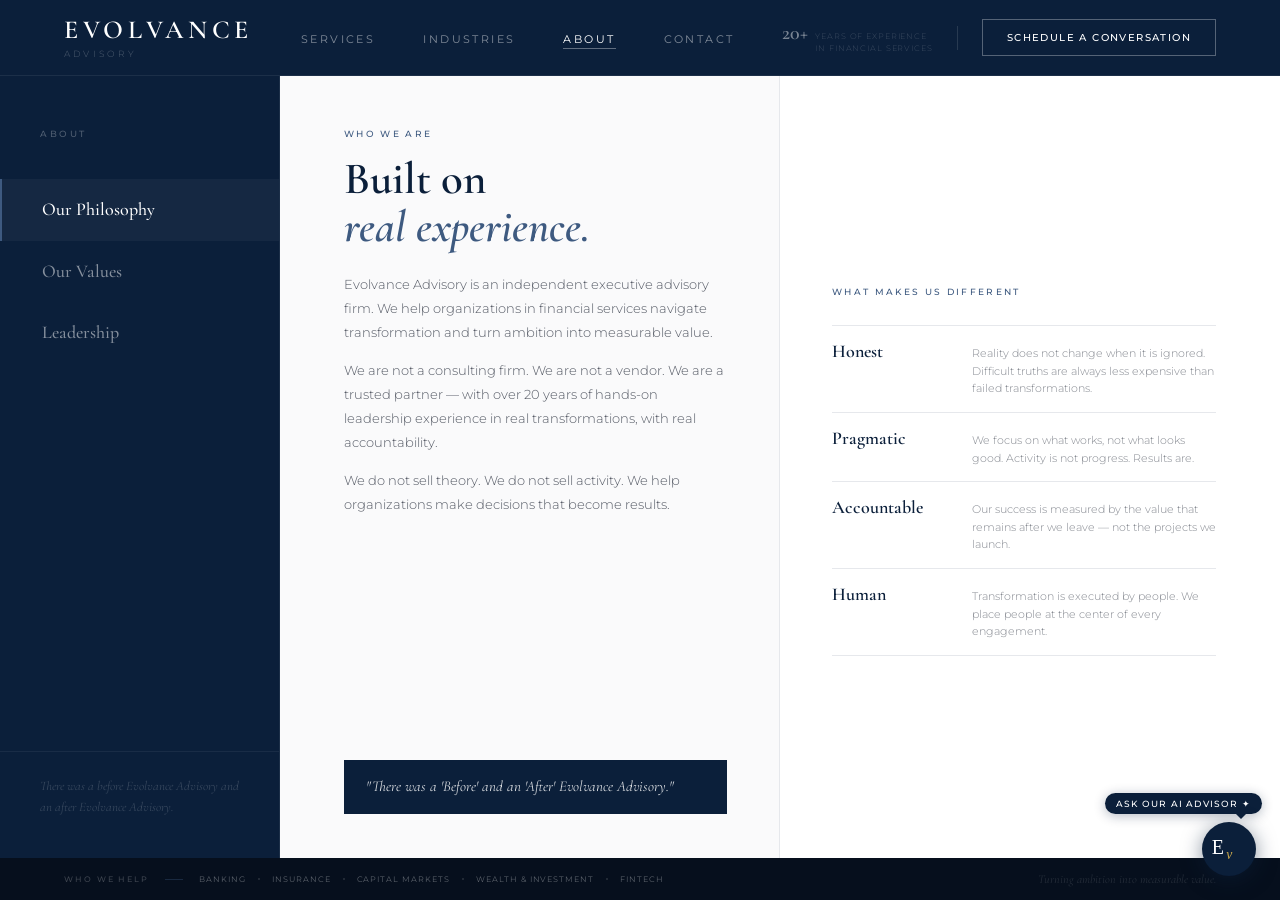
==== commit 2e782bb4: "Add files via upload" ====
--- a/index.html
+++ b/index.html
@@ -3,11 +3,10 @@
 <head>
   <meta charset="UTF-8" />
   <meta name="viewport" content="width=device-width, initial-scale=1.0" />
-  <title>Evolvance Advisory — Turning Ambition into Measurable Value</title>
-  <meta name="description" content="Transformation advisory for financial services organizations. Strategy, transformation, technology and AI." />
+  <title>About — Evolvance Advisory</title>
   <link rel="preconnect" href="https://fonts.googleapis.com" />
   <link rel="preconnect" href="https://fonts.gstatic.com" crossorigin />
-  <link href="https://fonts.googleapis.com/css2?family=Cormorant+Garamond:ital,wght@0,300;0,400;0,500;0,600;1,300;1,400;1,500&family=Montserrat:wght@300;400;500;600&display=swap" rel="stylesheet" />
+  <link href="https://fonts.googleapis.com/css2?family=Cormorant+Garamond:ital,wght@0,400;0,500;0,600;1,400;1,500&family=Montserrat:wght@300;400;500;600&display=swap" rel="stylesheet" />
   <style>
     *, *::before, *::after { box-sizing: border-box; margin: 0; padding: 0; }
     :root {
@@ -15,48 +14,24 @@
       --gray:#E6E8EC; --offwhite:#FAFAFB; --white:#FFFFFF;
       --serif:'Cormorant Garamond',Georgia,serif;
       --sans:'Montserrat',system-ui,sans-serif;
-      --nav-h:76px;
-    }
-    html { scroll-behavior: smooth; }
-    body { font-family:var(--sans); -webkit-font-smoothing:antialiased; overflow-x:hidden; }
-
-    /* ══ KEYFRAMES ══ */
-    @keyframes fadeUp { from { opacity:0; transform:translateY(24px); } to { opacity:1; transform:translateY(0); } }
+      --nav-h:76px; --bar-h:42px;
+    }
+    html, body { height:100%; overflow:hidden; font-family:var(--sans); -webkit-font-smoothing:antialiased; }
+
+    @keyframes fadeUp { from { opacity:0; transform:translateY(14px); } to { opacity:1; transform:translateY(0); } }
     @keyframes fadeIn { from { opacity:0; } to { opacity:1; } }
-    @keyframes scrollBounce { 0%,100% { transform:translateY(0); opacity:0.4; } 50% { transform:translateY(8px); opacity:1; } }
-
-    /* ══ SCROLL REVEAL ══ */
-    .reveal { opacity:0; transform:translateY(32px); transition:opacity 0.8s ease, transform 0.8s ease; }
-    .reveal.visible { opacity:1; transform:translateY(0); }
-    .reveal-left { opacity:0; transform:translateX(-32px); transition:opacity 0.8s ease, transform 0.8s ease; }
-    .reveal-left.visible { opacity:1; transform:translateX(0); }
-    .reveal-right { opacity:0; transform:translateX(32px); transition:opacity 0.8s ease, transform 0.8s ease; }
-    .reveal-right.visible { opacity:1; transform:translateX(0); }
-    .delay-1 { transition-delay:0.1s; }
-    .delay-2 { transition-delay:0.2s; }
-    .delay-3 { transition-delay:0.3s; }
-    .delay-4 { transition-delay:0.4s; }
-
-    /* ══ NAV ══ */
-    nav {
-      position:fixed; top:0; left:0; right:0; z-index:200;
-      height:var(--nav-h); display:flex; align-items:center;
-      justify-content:space-between; padding:0 64px;
-      background:rgba(11,31,58,0.96); backdrop-filter:blur(12px);
-      border-bottom:1px solid rgba(255,255,255,0.07);
-      animation:fadeIn 0.8s ease both;
-      transition:background 0.3s;
-    }
+    @keyframes slideInLeft { from { opacity:0; transform:translateX(-20px); } to { opacity:1; transform:translateX(0); } }
+
+    nav { position:fixed; top:0; left:0; right:0; z-index:200; height:var(--nav-h); display:flex; align-items:center; justify-content:space-between; padding:0 64px; background:var(--navy); border-bottom:1px solid rgba(255,255,255,0.07); animation:fadeIn 0.5s ease both; }
     .nav-logo { display:flex; flex-direction:column; line-height:1; text-decoration:none; }
     .nav-logo-primary { font-family:var(--serif); font-weight:600; font-size:26px; letter-spacing:0.18em; color:var(--white); text-transform:uppercase; }
-    .nav-logo-primary .letter { display:inline-block; opacity:0; animation:fadeUp 0.4s ease both; }
-    .nav-logo-secondary { font-family:var(--sans); font-weight:300; font-size:9px; letter-spacing:0.36em; color:rgba(255,255,255,0.28); text-transform:uppercase; margin-top:6px; animation:fadeIn 0.6s ease 1s both; }
+    .nav-logo-secondary { font-family:var(--sans); font-weight:300; font-size:9px; letter-spacing:0.36em; color:rgba(255,255,255,0.28); text-transform:uppercase; margin-top:6px; }
     .nav-links { display:flex; align-items:center; gap:48px; list-style:none; }
     .nav-links a { font-family:var(--sans); font-size:11px; font-weight:400; letter-spacing:0.22em; text-transform:uppercase; color:rgba(255,255,255,0.48); text-decoration:none; transition:color 0.25s; position:relative; }
     .nav-links a::after { content:''; position:absolute; bottom:-3px; left:0; right:0; height:1px; background:var(--white); opacity:0; transform:scaleX(0); transform-origin:left; transition:transform 0.25s ease, opacity 0.25s; }
-    .nav-links a:hover { color:var(--white); }
-    .nav-links a:hover::after { transform:scaleX(1); opacity:0.35; }
-    .nav-right { display:flex; align-items:center; gap:24px; animation:fadeIn 0.6s ease 1s both; }
+    .nav-links a:hover, .nav-links a.active { color:var(--white); }
+    .nav-links a:hover::after, .nav-links a.active::after { transform:scaleX(1); opacity:0.35; }
+    .nav-right { display:flex; align-items:center; gap:24px; }
     .nav-exp { display:flex; align-items:baseline; gap:7px; }
     .nav-exp-num { font-family:var(--serif); font-weight:600; font-size:20px; color:rgba(255,255,255,0.45); }
     .nav-exp-text { font-family:var(--sans); font-size:8px; font-weight:300; letter-spacing:0.11em; text-transform:uppercase; color:rgba(255,255,255,0.20); line-height:1.5; }
@@ -66,404 +41,545 @@
     .nav-cta:hover { border-color:rgba(255,255,255,0.6); }
     .nav-cta:hover::before { transform:translateX(0); }
     .nav-hamburger { display:none; flex-direction:column; gap:5px; cursor:pointer; padding:6px; background:none; border:none; }
-    .nav-hamburger span { display:block; width:24px; height:2px; background:rgba(255,255,255,0.8); border-radius:1px; transition:all 0.3s; }
-
-    /* ══ MOBILE MENU ══ */
+    .nav-hamburger span { display:block; width:24px; height:2px; background:rgba(255,255,255,0.8); border-radius:1px; }
+
     .mobile-menu {
       display:none; position:fixed; inset:0; z-index:300;
       background:var(--navy);
-      flex-direction:column; justify-content:center; align-items:flex-start;
-      padding:0 0 0 64px;
-    }
-    .mobile-menu::before {
-      content:''; position:absolute; left:40px; top:10%; bottom:10%;
-      width:1px;
-      background:linear-gradient(to bottom, transparent 0%, rgba(62,90,128,0.9) 30%, rgba(255,255,255,0.6) 50%, rgba(62,90,128,0.9) 70%, transparent 100%);
-      box-shadow:0 0 12px rgba(255,255,255,0.25);
+      flex-direction:column; justify-content:center; align-items:center;
+      padding-bottom:40px;
     }
     .mobile-menu.open { display:flex; }
     .mobile-menu a {
-      font-family:var(--serif); font-weight:300; font-size:38px;
-      color:rgba(255,255,255,0.55); text-decoration:none;
-      padding:14px 0; letter-spacing:0.04em;
-      transition:color 0.2s, transform 0.2s;
-      opacity:0; transform:translateX(20px);
-    }
-    .mobile-menu.open a { opacity:1; transform:translateX(0); }
-    .mobile-menu.open a:nth-child(1) { transition:color 0.2s, opacity 0.4s 0.05s, transform 0.4s 0.05s; }
-    .mobile-menu.open a:nth-child(2) { transition:color 0.2s, opacity 0.4s 0.12s, transform 0.4s 0.12s; }
-    .mobile-menu.open a:nth-child(3) { transition:color 0.2s, opacity 0.4s 0.19s, transform 0.4s 0.19s; }
-    .mobile-menu.open a:nth-child(4) { transition:color 0.2s, opacity 0.4s 0.26s, transform 0.4s 0.26s; }
-    .mobile-menu.open a:nth-child(5) { transition:color 0.2s, opacity 0.4s 0.33s, transform 0.4s 0.33s; }
+      font-family:var(--serif); font-weight:300; font-size:36px;
+      color:rgba(255,255,255,0.6); text-decoration:none;
+      padding:12px 0; letter-spacing:0.04em; text-align:center;
+      transition:color 0.25s;
+      opacity:0; transform:translateY(10px);
+    }
+    .mobile-menu.open a { opacity:1; transform:translateY(0); }
+    .mobile-menu.open a:nth-child(2) { transition:color 0.25s, opacity 0.4s 0.06s, transform 0.4s 0.06s; }
+    .mobile-menu.open a:nth-child(3) { transition:color 0.25s, opacity 0.4s 0.13s, transform 0.4s 0.13s; }
+    .mobile-menu.open a:nth-child(4) { transition:color 0.25s, opacity 0.4s 0.20s, transform 0.4s 0.20s; }
+    .mobile-menu.open a:nth-child(5) { transition:color 0.25s, opacity 0.4s 0.27s, transform 0.4s 0.27s; }
+    .mobile-menu.open a:nth-child(6) { transition:color 0.25s, opacity 0.4s 0.34s, transform 0.4s 0.34s; }
     .mobile-menu a:hover { color:var(--white); }
     .mobile-menu-cta {
       font-family:var(--sans) !important; font-size:10px !important;
       font-weight:500 !important; letter-spacing:0.18em !important;
-      text-transform:uppercase !important; color:rgba(255,255,255,0.45) !important;
-      font-size:10px !important; padding:14px 0 !important;
-      margin-top:16px !important; border:none !important;
-      border-top:1px solid rgba(255,255,255,0.08) !important;
-      width:auto !important;
+      text-transform:uppercase !important;
+      color:rgba(255,255,255,0.38) !important;
+      padding:14px 28px !important; margin-top:24px !important;
+      border:1px solid rgba(255,255,255,0.18) !important;
     }
     .mobile-menu-close {
-      position:absolute; top:20px; right:20px;
+      position:absolute; top:16px; right:16px;
       background:none; border:none; cursor:pointer;
       width:44px; height:44px; display:flex; align-items:center; justify-content:center;
     }
     .mobile-menu-close::before, .mobile-menu-close::after {
-      content:''; position:absolute; width:20px; height:1px; background:rgba(255,255,255,0.5);
+      content:''; position:absolute; width:18px; height:1px; background:rgba(255,255,255,0.4);
     }
     .mobile-menu-close::before { transform:rotate(45deg); }
     .mobile-menu-close::after { transform:rotate(-45deg); }
 
-    /* ══ SECTION 1 — HERO ══ */
-    .s1 { position:relative; height:100vh; min-height:600px; display:flex; align-items:center; overflow:hidden; }
-    @keyframes slowRise { from { transform:translateY(0); } to { transform:translateY(-8%); } }
-    .s1-bg-wrap { position:absolute; inset:-10% 0; }
-    .s1-bg { position:absolute; inset:0; background-image:url('hero.jpg.png'); background-size:cover; background-position:center; animation:slowRise 8s ease-in-out infinite alternate; }
-    .s1-overlay { position:absolute; inset:0; background:linear-gradient(135deg,rgba(11,31,58,0.92) 0%,rgba(11,31,58,0.70) 60%,rgba(11,31,58,0.50) 100%); }
-    .s1-content { position:relative; z-index:2; padding:0 80px; max-width:900px; }
-    .s1-eyebrow { font-family:var(--sans); font-size:10px; font-weight:500; letter-spacing:0.30em; text-transform:uppercase; color:var(--slate); display:block; margin-bottom:24px; animation:fadeIn 0.8s ease 0.3s both; }
-    .s1-title { font-family:var(--serif); font-weight:300; font-size:clamp(56px,7vw,100px); line-height:1.0; color:var(--white); margin-bottom:32px; animation:fadeUp 1s ease 0.5s both; }
-    .s1-title em { font-style:italic; color:rgba(255,255,255,0.35); }
-    .s1-sub { font-family:var(--sans); font-size:13px; font-weight:300; line-height:1.9; color:rgba(255,255,255,0.45); max-width:460px; margin-bottom:48px; animation:fadeUp 0.8s ease 0.8s both; }
-    .s1-btn { display:inline-block; font-family:var(--sans); font-size:11px; font-weight:500; letter-spacing:0.18em; text-transform:uppercase; color:var(--white); text-decoration:none; border:1px solid rgba(255,255,255,0.4); padding:16px 36px; position:relative; overflow:hidden; transition:border-color 0.3s; animation:fadeUp 0.8s ease 1s both; }
-    .s1-btn::before { content:''; position:absolute; inset:0; background:rgba(255,255,255,0.08); transform:translateX(-100%); transition:transform 0.3s ease; }
-    .s1-btn:hover { border-color:rgba(255,255,255,0.7); }
-    .s1-btn:hover::before { transform:translateX(0); }
-    .s1-scroll { position:absolute; bottom:36px; left:50%; transform:translateX(-50%); z-index:2; display:flex; flex-direction:column; align-items:center; gap:8px; animation:fadeIn 1s ease 1.5s both; }
-    .s1-scroll-line { width:1px; height:40px; background:rgba(255,255,255,0.25); animation:scrollBounce 2s ease infinite; }
-    .s1-scroll-label { font-family:var(--sans); font-size:8px; letter-spacing:0.2em; text-transform:uppercase; color:rgba(255,255,255,0.3); }
-
-    /* ══ SECTION 2 — CROYANCE ══ */
-    .s2 { background:var(--white); padding:80px 80px; }
-    .s2-inner { max-width:1200px; margin:0 auto; display:grid; grid-template-columns:1fr 1fr; gap:80px; align-items:start; }
-    .s2-left { }
-    .s2-label { font-family:var(--sans); font-size:9px; font-weight:500; letter-spacing:0.28em; text-transform:uppercase; color:var(--slate); display:block; margin-bottom:28px; }
-    .s2-statement { font-family:var(--serif); font-weight:300; font-size:clamp(36px,4vw,58px); line-height:1.05; color:var(--navy); margin-bottom:8px; }
-    .s2-statement-sub { font-family:var(--serif); font-style:italic; font-weight:300; font-size:clamp(30px,3.2vw,48px); color:rgba(11,31,58,0.22); line-height:1.05; margin-bottom:40px; }
-    .s2-rule { width:40px; height:1px; background:var(--slate); opacity:0.5; margin-bottom:32px; }
-    .s2-desc { font-family:var(--sans); font-size:13px; font-weight:300; line-height:1.9; color:var(--charcoal); opacity:0.65; }
-    .s2-right { padding-top:16px; }
-    .s2-diff-label { font-family:var(--sans); font-size:9px; font-weight:500; letter-spacing:0.28em; text-transform:uppercase; color:var(--slate); display:block; margin-bottom:32px; }
-    .s2-diff-list { display:flex; flex-direction:column; }
-    .s2-diff-item { padding:24px 0; border-bottom:1px solid var(--gray); }
-    .s2-diff-item:first-child { border-top:1px solid var(--gray); }
-    .s2-diff-name { font-family:var(--serif); font-weight:500; font-size:22px; color:var(--navy); margin-bottom:6px; }
-    .s2-diff-desc { font-family:var(--sans); font-size:11px; font-weight:300; line-height:1.75; color:var(--charcoal); opacity:0.55; }
-
-    /* ══ SECTION 3 — SERVICES ACCORDION ══ */
-    @keyframes slowRiseSvc { from { transform:translateY(0); } to { transform:translateY(-8%); } }
-    .s3 { position:relative; padding:80px 80px; overflow:hidden; }
-    .s3-bg-wrap { position:absolute; inset:-10% 0; }
-    .s3-bg { position:absolute; inset:0; background-image:url('services-bg.jpg.png'); background-size:cover; background-position:center; animation:slowRiseSvc 10s ease-in-out infinite alternate; }
-    .s3-overlay { position:absolute; inset:0; background:linear-gradient(135deg,rgba(11,31,58,0.93) 0%,rgba(11,31,58,0.82) 100%); }
-    .s3-inner { position:relative; z-index:2; max-width:1200px; margin:0 auto; }
-    .s3-header { display:flex; justify-content:space-between; align-items:flex-end; margin-bottom:64px; }
-    .s3-label { font-family:var(--sans); font-size:9px; font-weight:500; letter-spacing:0.28em; text-transform:uppercase; color:var(--slate); display:block; margin-bottom:16px; }
-    .s3-title { font-family:var(--serif); font-weight:300; font-size:clamp(32px,3.5vw,48px); color:var(--white); line-height:1.1; }
-    .s3-title em { font-style:italic; color:rgba(255,255,255,0.28); }
-    .s3-link { font-family:var(--sans); font-size:10px; font-weight:500; letter-spacing:0.18em; text-transform:uppercase; color:rgba(255,255,255,0.35); text-decoration:none; transition:color 0.2s; white-space:nowrap; }
-    .s3-link:hover { color:var(--white); }
-    .s3-accordion { display:flex; flex-direction:column; }
-    .s3-item { border-top:1px solid rgba(255,255,255,0.08); cursor:pointer; }
-    .s3-item:last-child { border-bottom:1px solid rgba(255,255,255,0.08); }
-    .s3-row { display:flex; align-items:center; justify-content:space-between; padding:28px 0; transition:padding-left 0.3s; }
-    .s3-item:hover .s3-row, .s3-item.active .s3-row { padding-left:8px; }
-    .s3-row-left { display:flex; align-items:baseline; gap:32px; }
-    .s3-num { font-family:var(--sans); font-size:9px; font-weight:500; letter-spacing:0.22em; text-transform:uppercase; color:var(--slate); min-width:140px; }
-    .s3-name { font-family:var(--serif); font-weight:400; font-size:clamp(22px,2.5vw,32px); color:rgba(255,255,255,0.55); line-height:1.1; transition:color 0.3s; }
-    .s3-item:hover .s3-name, .s3-item.active .s3-name { color:var(--white); }
-    .s3-chevron { font-size:24px; color:var(--slate); opacity:0.6; transition:transform 0.4s ease, opacity 0.3s; flex-shrink:0; }
-    .s3-item.active .s3-chevron { transform:rotate(45deg); opacity:1; }
-    .s3-body { max-height:0; overflow:hidden; transition:max-height 0.5s ease; }
-    .s3-item.active .s3-body { max-height:200px; }
-    .s3-desc { font-family:var(--sans); font-size:12px; font-weight:300; line-height:1.9; color:rgba(255,255,255,0.42); max-width:600px; padding:0 0 16px 172px; }
-    .s3-cta { display:inline-block; font-family:var(--sans); font-size:9px; font-weight:500; letter-spacing:0.18em; text-transform:uppercase; color:var(--slate); text-decoration:none; margin-left:172px; margin-bottom:28px; transition:color 0.2s, letter-spacing 0.2s; }
-    .s3-cta:hover { color:var(--white); letter-spacing:0.24em; }
-
-    /* ══ SECTION 4 — CTA FINAL ══ */
-    .s4 { position:relative; min-height:500px; display:flex; align-items:center; justify-content:center; overflow:hidden; }
-    @keyframes slowRiseCta { from { transform:translateY(0); } to { transform:translateY(-8%); } }
-    .s4-bg-wrap { position:absolute; inset:-10% 0; overflow:hidden; }
-    .s4-bg { position:absolute; inset:0; background-image:url('cta-bg.jpg.png'); background-size:cover; background-position:center; filter:brightness(0.65) saturate(0.7); animation:slowRiseCta 9s ease-in-out infinite alternate; }
-    .s4-overlay { position:absolute; inset:0; background:linear-gradient(135deg,rgba(11,31,58,0.75) 0%,rgba(11,31,58,0.55) 100%); }
-    .s4-content { position:relative; z-index:2; text-align:center; padding:80px 80px; max-width:800px; }
-    .s4-label { font-family:var(--sans); font-size:9px; font-weight:500; letter-spacing:0.28em; text-transform:uppercase; color:var(--slate); display:block; margin-bottom:28px; }
-    .s4-title { font-family:var(--serif); font-weight:300; font-size:clamp(40px,5vw,72px); line-height:1.05; color:var(--white); margin-bottom:8px; }
-    .s4-title em { font-style:italic; color:rgba(255,255,255,0.3); }
-    .s4-sub { font-family:var(--sans); font-size:12px; font-weight:300; line-height:1.9; color:rgba(255,255,255,0.45); margin-bottom:48px; }
-    .s4-btn { display:inline-block; font-family:var(--sans); font-size:11px; font-weight:500; letter-spacing:0.18em; text-transform:uppercase; color:var(--white); text-decoration:none; border:1px solid rgba(255,255,255,0.4); padding:16px 40px; position:relative; overflow:hidden; transition:border-color 0.3s; margin-bottom:32px; }
-    .s4-btn::before { content:''; position:absolute; inset:0; background:rgba(255,255,255,0.08); transform:translateX(-100%); transition:transform 0.3s ease; }
-    .s4-btn:hover { border-color:rgba(255,255,255,0.7); }
-    .s4-btn:hover::before { transform:translateX(0); }
-    .s4-manifesto { font-family:var(--serif); font-style:italic; font-size:15px; line-height:1.6; color:rgba(255,255,255,0.2); }
-
-    /* ══ FOOTER BAR ══ */
-    .footer { background:#060f1d; padding:20px 80px; display:flex; align-items:center; justify-content:space-between; }
-    .footer-left { display:flex; align-items:center; gap:16px; }
-    .footer-label { font-family:var(--sans); font-size:8px; font-weight:500; letter-spacing:0.24em; text-transform:uppercase; color:rgba(255,255,255,0.22); }
-    .footer-sep { width:18px; height:1px; background:var(--slate); opacity:0.35; }
-    .footer-list { display:flex; align-items:center; gap:12px; }
-    .footer-item { font-family:var(--sans); font-size:8px; letter-spacing:0.12em; text-transform:uppercase; color:rgba(255,255,255,0.3); }
-    .footer-dot { width:2px; height:2px; background:rgba(255,255,255,0.15); border-radius:50%; }
-    .footer-tagline { font-family:var(--serif); font-style:italic; font-size:12px; color:rgba(255,255,255,0.13); }
-
-    /* ══ MOBILE ══ */
-    @media (max-width:768px) {
+    .page { position:fixed; top:var(--nav-h); left:0; right:0; bottom:var(--bar-h); display:grid; grid-template-columns:280px 1fr; }
+
+    .sidebar { background:var(--navy); display:flex; flex-direction:column; justify-content:space-between; padding:52px 0 40px; border-right:1px solid rgba(255,255,255,0.07); animation:slideInLeft 0.6s ease 0.1s both; }
+    .sidebar-eyebrow { font-family:var(--sans); font-size:9px; font-weight:500; letter-spacing:0.28em; text-transform:uppercase; color:rgba(255,255,255,0.28); padding:0 40px; margin-bottom:40px; display:block; animation:fadeIn 0.5s ease 0.3s both; }
+    .tab-list { display:flex; flex-direction:column; }
+    .tab { display:flex; flex-direction:column; padding:20px 40px; cursor:pointer; border-left:2px solid transparent; transition:background 0.2s, border-color 0.2s; gap:4px; }
+    .tab:hover { background:rgba(255,255,255,0.03); }
+    .tab.active { border-left-color:var(--slate); background:rgba(255,255,255,0.04); }
+    .tab-name { font-family:var(--serif); font-weight:500; font-size:18px; color:rgba(255,255,255,0.5); transition:color 0.2s; line-height:1.2; }
+    .tab.active .tab-name { color:var(--white); }
+    .tab:hover .tab-name { color:rgba(255,255,255,0.8); }
+    .sidebar-bottom { padding:0 40px; border-top:1px solid rgba(255,255,255,0.06); padding-top:24px; }
+    .sidebar-quote { font-family:var(--serif); font-style:italic; font-size:13px; line-height:1.6; color:rgba(255,255,255,0.18); }
+
+    .content { position:relative; overflow:hidden; }
+    .panel { position:absolute; inset:0; display:grid; grid-template-columns:1fr 1fr; opacity:0; pointer-events:none; }
+    .panel.active { opacity:1; pointer-events:all; }
+    .panel.active.entry .panel-left { animation:fadeUp 0.55s ease 0.2s both; }
+    .panel.active.entry .panel-right { animation:fadeUp 0.55s ease 0.35s both; }
+
+    .panel-left { display:flex; flex-direction:column; justify-content:space-between; padding:52px 52px 44px 64px; background:var(--offwhite); border-right:1px solid var(--gray); }
+    .panel-label { font-family:var(--sans); font-size:9px; font-weight:500; letter-spacing:0.26em; text-transform:uppercase; color:var(--slate); display:block; margin-bottom:16px; }
+    .panel-title { font-family:var(--serif); font-weight:600; font-size:clamp(32px,3.5vw,48px); line-height:1.08; color:var(--navy); margin-bottom:20px; }
+    .panel-title em { font-style:italic; color:var(--slate); }
+    .panel-body { font-family:var(--sans); font-size:13px; font-weight:300; line-height:1.85; color:var(--charcoal); opacity:0.7; max-width:380px; }
+    .panel-body p { margin-bottom:14px; }
+    .panel-body p:last-child { margin-bottom:0; }
+
+    .panel-right { display:flex; flex-direction:column; justify-content:center; padding:52px 64px 44px 52px; background:var(--white); }
+    .values-label { font-family:var(--sans); font-size:9px; font-weight:500; letter-spacing:0.26em; text-transform:uppercase; color:var(--slate); display:block; margin-bottom:28px; }
+    .values-list { display:flex; flex-direction:column; }
+    .value-item { display:flex; align-items:baseline; gap:20px; padding:14px 0; border-bottom:1px solid var(--gray); transition:padding-left 0.2s; }
+    .value-item:first-child { border-top:1px solid var(--gray); }
+    .value-item:hover { padding-left:4px; }
+    .value-name { font-family:var(--serif); font-weight:600; font-size:18px; color:var(--navy); min-width:120px; transition:color 0.2s; }
+    .value-item:hover .value-name { color:var(--slate); }
+    .value-desc { font-family:var(--sans); font-size:11px; font-weight:300; color:var(--charcoal); opacity:0.5; line-height:1.6; }
+
+    /* Leadership panel */
+    .leader-block { display:flex; flex-direction:column; justify-content:center; height:100%; gap:28px; }
+    .leader-expertise { display:flex; flex-direction:column; gap:0; }
+    .expertise-label { font-family:var(--sans); font-size:9px; font-weight:500; letter-spacing:0.26em; text-transform:uppercase; color:var(--slate); display:block; margin-bottom:20px; }
+    .expertise-item { display:flex; align-items:center; gap:14px; padding:12px 0; border-bottom:1px solid var(--gray); }
+    .expertise-item:first-of-type { border-top:1px solid var(--gray); }
+    .expertise-dot { width:4px; height:4px; background:var(--slate); border-radius:50%; opacity:0.4; flex-shrink:0; }
+    .expertise-name { font-family:var(--serif); font-size:18px; color:var(--navy); }
+
+    .quote-block { background:var(--navy); padding:16px 22px; }
+    .quote-text { font-family:var(--serif); font-style:italic; font-size:15px; color:rgba(255,255,255,0.85); line-height:1.45; }
+
+    .bottom-bar { position:fixed; bottom:0; left:0; right:0; height:var(--bar-h); background:#060f1d; display:flex; align-items:center; justify-content:space-between; padding:0 64px; animation:fadeIn 0.5s ease 0.5s both; }
+    .bar-left { display:flex; align-items:center; gap:16px; }
+    .bar-label { font-family:var(--sans); font-size:8px; font-weight:500; letter-spacing:0.24em; text-transform:uppercase; color:rgba(255,255,255,0.22); white-space:nowrap; }
+    .bar-sep { width:18px; height:1px; background:var(--slate); opacity:0.35; }
+    .bar-list { display:flex; align-items:center; gap:12px; }
+    .bar-item { font-family:var(--sans); font-size:8px; font-weight:400; letter-spacing:0.12em; text-transform:uppercase; color:rgba(255,255,255,0.34); }
+    .bar-dot { width:2px; height:2px; background:rgba(255,255,255,0.15); border-radius:50%; }
+    .bar-tagline { font-family:var(--serif); font-style:italic; font-size:12px; color:rgba(255,255,255,0.13); }
+
+    @media (max-width: 768px) {
       :root { --nav-h:60px; }
       nav { padding:0 20px; }
       .nav-logo-primary { font-size:20px; }
       .nav-logo-secondary { font-size:7px; }
       .nav-links, .nav-exp, .nav-vsep, .nav-cta { display:none; }
       .nav-hamburger { display:flex; }
-      .nav-right { gap:0; }
-      /* Mobile exp badge */
-      .mobile-exp { display:flex; align-items:center; gap:8px; margin-top:14px; }
-      .mobile-exp-num { font-family:var(--serif); font-weight:600; font-size:20px; color:var(--slate); }
-      .mobile-exp-text { font-family:var(--sans); font-size:8px; font-weight:300; letter-spacing:0.12em; text-transform:uppercase; color:var(--charcoal); opacity:0.5; line-height:1.5; }
-
-      .s1 { height:100svh; min-height:100svh; }
-      .s1-content { padding:0 24px; display:flex; flex-direction:column; justify-content:flex-end; padding-bottom:48px; height:100%; }
-      .s1-title { font-size:clamp(38px,10vw,52px); margin-bottom:20px; }
-      .s1-sub { font-size:12px; margin-bottom:28px; }
-      .s1-btn { padding:14px 28px; font-size:10px; align-self:flex-start; }
-      .s1-scroll { display:none; }
-
-      .s2 { padding:52px 24px; }
-      .s2-inner { grid-template-columns:1fr; gap:48px; }
-      .s2-statement { font-size:clamp(28px,8vw,40px); }
-      .s2-statement-sub { font-size:clamp(22px,6vw,32px); }
-
-      .s3 { padding:56px 24px; }
-      .s3-header { flex-direction:column; align-items:flex-start; gap:12px; margin-bottom:32px; }
-      .s3-title { font-size:clamp(24px,7vw,36px); }
-      .s3-link { font-size:9px; align-self:flex-start; }
-      .s3-row-left { flex-direction:column; gap:4px; }
-      .s3-num { min-width:auto; font-size:8px; }
-      .s3-name { font-size:18px; }
-      .s3-desc { padding:0 0 12px; }
-      .s3-cta { margin-left:0; margin-bottom:20px; }
-
-      .s4 { min-height:auto; }
-      .s4-content { padding:52px 24px; }
-      .s4-title { font-size:clamp(32px,9vw,48px); }
-      .s4-sub { font-size:11px; margin-bottom:36px; }
-      .s4-btn { padding:14px 28px; font-size:10px; }
-
-      .footer { padding:16px 24px; flex-direction:column; align-items:flex-start; gap:8px; }
-      .footer-list { flex-wrap:wrap; gap:6px; }
-      .footer-tagline { display:none; }
-
-      .reveal, .reveal-left, .reveal-right { transition-delay:0s !important; }
-    }
-    .mobile-exp { display:none; }
-    @media (prefers-reduced-motion:reduce) { *, *::before, *::after { animation:none !important; transition:none !important; } .reveal, .reveal-left, .reveal-right { opacity:1; transform:none; } }
+      html, body { overflow:auto; height:auto; }
+      .page { position:relative; top:auto; left:auto; right:auto; bottom:auto; display:block; margin-top:60px; }
+      .sidebar { position:relative; width:100%; height:auto; padding:16px 0 0; border-right:none; border-bottom:1px solid rgba(255,255,255,0.07); animation:none; }
+      .sidebar-eyebrow { padding:0 20px; margin-bottom:12px; animation:none; }
+      .tab-list { flex-direction:row; overflow-x:auto; padding:0 16px 10px; -webkit-overflow-scrolling:touch; }
+      .tab { padding:8px 14px; border-left:none; border-bottom:2px solid transparent; white-space:nowrap; }
+      .tab.active { border-left:none; border-bottom-color:var(--slate); background:rgba(255,255,255,0.04); }
+      .tab-name { font-size:12px; }
+      .sidebar-bottom { display:none; }
+      .content { position:relative; height:auto; }
+      .panel { position:relative; display:none; grid-template-columns:1fr; opacity:1; pointer-events:all; }
+      .panel.active { display:flex; flex-direction:column; }
+      .panel.active.entry .panel-left, .panel.active.entry .panel-right { animation:none; }
+      .panel-left { padding:20px; border-right:none; border-bottom:1px solid var(--gray); justify-content:flex-start; gap:10px; }
+      .panel-label { font-size:8px; margin-bottom:0; }
+      .panel-title { font-size:26px; line-height:1.1; margin-bottom:0; }
+      .panel-body p { font-size:12px; line-height:1.7; margin-bottom:10px; }
+      .panel-right { padding:16px 20px 20px; }
+      .values-label, .expertise-label { font-size:8px; margin-bottom:16px; }
+      .value-item { padding:10px 0; flex-wrap:wrap; }
+      .value-name { font-size:16px; min-width:auto; }
+      .value-desc { font-size:11px; }
+      .expertise-item { padding:10px 0; }
+      .expertise-name { font-size:15px; }
+      .bottom-bar { position:relative; height:auto; padding:12px 20px; flex-direction:column; align-items:flex-start; gap:4px; animation:none; }
+      .bar-list { flex-wrap:wrap; gap:6px; }
+      .bar-tagline { display:block; font-size:11px; }
+    }
+    .scroll-indicator { display:none; }
+    @media (max-width:768px) {
+      .scroll-indicator { display:flex; align-items:center; justify-content:center; gap:6px; padding:10px 20px 16px; background:var(--navy); }
+      .scroll-dot { width:5px; height:5px; border-radius:50%; background:rgba(255,255,255,0.2); transition:background 0.3s; flex-shrink:0; }
+      .scroll-dot.active { background:var(--slate); }
+    }
+    @media (prefers-reduced-motion:reduce) { *, *::before, *::after { animation:none !important; transition:none !important; } }
   </style>
 </head>
 <body>
-
   <nav>
-    <a href="index.html" class="nav-logo">
-      <span class="nav-logo-primary" id="logoText"></span>
+    <a href="../index.html" class="nav-logo">
+      <span class="nav-logo-primary">Evolvance</span>
       <span class="nav-logo-secondary">Advisory</span>
     </a>
     <ul class="nav-links">
-      <li><a href="services/index.html">Services</a></li>
-      <li><a href="industries/index.html">Industries</a></li>
-      <li><a href="about/index.html">About</a></li>
-      <li><a href="contact/index.html">Contact</a></li>
+      <li><a href="../services/index.html">Services</a></li>
+      <li><a href="../industries/index.html">Industries</a></li>
+      <li><a href="../about/index.html" class="active">About</a></li>
+      <li><a href="../contact/index.html">Contact</a></li>
     </ul>
     <div class="nav-right">
       <div class="nav-exp">
-        <span class="nav-exp-num" id="expCounter">20+</span>
+        <span class="nav-exp-num">20+</span>
         <span class="nav-exp-text">Years of experience<br>in financial services</span>
       </div>
       <div class="nav-vsep"></div>
-      <a href="mailto:contact@evolvance-advisory.com?subject=Schedule a Conversation" class="nav-cta">Schedule a Conversation</a>
+      <a href="../contact/index.html" class="nav-cta">Schedule a Conversation</a>
       <button class="nav-hamburger" onclick="document.getElementById('mobileMenu').classList.toggle('open')" aria-label="Menu">
         <span></span><span></span><span></span>
       </button>
     </div>
   </nav>
-
   <div class="mobile-menu" id="mobileMenu">
     <button class="mobile-menu-close" onclick="document.getElementById('mobileMenu').classList.remove('open')" aria-label="Close menu"></button>
-    <a href="services/index.html" onclick="document.getElementById('mobileMenu').classList.remove('open')">Services</a>
-    <a href="industries/index.html" onclick="document.getElementById('mobileMenu').classList.remove('open')">Industries</a>
-    <a href="about/index.html" onclick="document.getElementById('mobileMenu').classList.remove('open')">About</a>
-    <a href="contact/index.html" onclick="document.getElementById('mobileMenu').classList.remove('open')">Contact</a>
-    <a href="mailto:contact@evolvance-advisory.com?subject=Schedule a Conversation" class="mobile-menu-cta" onclick="document.getElementById('mobileMenu').classList.remove('open')">Schedule a Conversation</a>
+    <a href="../services/index.html">Services</a>
+    <a href="../industries/index.html">Industries</a>
+    <a href="../about/index.html" class="active">About</a>
+    <a href="../contact/index.html">Contact</a>
+    <a href="../contact/index.html" class="mobile-menu-cta">Schedule a Conversation</a>
   </div>
 
-  <!-- ══ S1 — HERO ══ -->
-  <section class="s1">
-    <div class="s1-bg-wrap"><div class="s1-bg" id="heroBg"></div></div>
-    <div class="s1-overlay"></div>
-    <div class="s1-content">
-      <span class="s1-eyebrow">Transformation Advisory · Financial Services</span>
-      <h1 class="s1-title">Turning Ambition<br>into <em>Measurable</em><br>Value.</h1>
-      <p class="s1-sub">Over 20 years of hands-on leadership experience. Not theory. Not frameworks. Real decisions, real transformations, real accountability.</p>
-      <div class="mobile-exp"><span class="mobile-exp-num" id="expCounterMobile">20+</span><span class="mobile-exp-text">Years of experience<br>in financial services</span></div>
-      <a href="mailto:contact@evolvance-advisory.com?subject=Schedule a Conversation" class="s1-btn">Schedule a Conversation</a>
-    </div>
-    <div class="s1-scroll">
-      <div class="s1-scroll-line"></div>
-      <span class="s1-scroll-label">Scroll</span>
-    </div>
-  </section>
-
-  <!-- ══ S2 — CROYANCE + DIFFÉRENCIATEURS ══ -->
-  <section class="s2">
-    <div class="s2-inner">
-      <div class="s2-left">
-        <span class="s2-label reveal">Our Belief</span>
-        <p class="s2-statement reveal delay-1">Transformation is not the objective.</p>
-        <p class="s2-statement-sub reveal delay-2">Value creation is.</p>
-        <div class="s2-rule reveal delay-3"></div>
-        <p class="s2-desc reveal delay-3">Evolvance Advisory helps organizations in financial services navigate transformation, align people, decisions and execution — and turn ambition into measurable value. We do not sell theory. We do not sell activity. We help organizations transform vision into performance.</p>
-      </div>
-      <div class="s2-right">
-        <span class="s2-diff-label reveal">What makes us different</span>
-        <div class="s2-diff-list">
-          <div class="s2-diff-item reveal delay-1">
-            <div class="s2-diff-name">Honest</div>
-            <div class="s2-diff-desc">Reality does not change when it is ignored. Difficult truths are always less expensive than failed transformations.</div>
-          </div>
-          <div class="s2-diff-item reveal delay-2">
-            <div class="s2-diff-name">Pragmatic</div>
-            <div class="s2-diff-desc">We focus on what works, not what looks good. Activity is not progress. Results are.</div>
-          </div>
-          <div class="s2-diff-item reveal delay-3">
-            <div class="s2-diff-name">Accountable</div>
-            <div class="s2-diff-desc">Our success is measured by the value that remains after we leave — not the projects we launch.</div>
-          </div>
-          <div class="s2-diff-item reveal delay-4">
-            <div class="s2-diff-name">Human</div>
-            <div class="s2-diff-desc">Transformation is executed by people. We place people at the center of every engagement.</div>
-          </div>
-        </div>
-      </div>
-    </div>
-  </section>
-
-  <!-- ══ S3 — SERVICES ACCORDION ══ -->
-  <section class="s3">
-    <div class="s3-bg-wrap"><div class="s3-bg"></div></div>
-    <div class="s3-overlay"></div>
-    <div class="s3-inner">
-      <div class="s3-header">
-        <div>
-          <span class="s3-label reveal">What we do</span>
-          <h2 class="s3-title reveal delay-1">Three ways we create<br><em>measurable value.</em></h2>
-        </div>
-        <a href="services/index.html" class="s3-link reveal">View all services →</a>
-      </div>
-      <div class="s3-accordion">
-        <div class="s3-item reveal delay-1" data-href="services/index.html#assessment">
-          <div class="s3-row">
-            <div class="s3-row-left">
-              <span class="s3-num">I — Assessment</span>
-              <span class="s3-name">Transformation Assessment</span>
+  <div class="page">
+    <div class="sidebar">
+      <div class="sidebar-top">
+        <span class="sidebar-eyebrow">About</span>
+        <div class="tab-list">
+          <div class="tab active" data-panel="philosophy"><span class="tab-name">Our Philosophy</span></div>
+          <div class="tab" data-panel="values"><span class="tab-name">Our Values</span></div>
+          <div class="tab" data-panel="leadership"><span class="tab-name">Leadership</span></div>
+        </div>
+      </div>
+      <div class="sidebar-bottom">
+        <p class="sidebar-quote">There was a before Evolvance Advisory and an after Evolvance Advisory.</p>
+      </div>
+    </div>
+    <div class="scroll-indicator" id="scrollIndicator">
+      <span class="scroll-dot active" data-index="0"></span>
+      <span class="scroll-dot" data-index="1"></span>
+      <span class="scroll-dot" data-index="2"></span>
+    </div>
+
+    <div class="content">
+
+      <!-- PHILOSOPHY -->
+      <div class="panel active entry" id="panel-philosophy">
+        <div class="panel-left">
+          <div>
+            <span class="panel-label">Who we are</span>
+            <h2 class="panel-title">Built on<br><em>real experience.</em></h2>
+            <div class="panel-body">
+              <p>Evolvance Advisory is an independent executive advisory firm. We help organizations in financial services navigate transformation and turn ambition into measurable value.</p>
+              <p>We are not a consulting firm. We are not a vendor. We are a trusted partner — with over 20 years of hands-on leadership experience in real transformations, with real accountability.</p>
+              <p>We do not sell theory. We do not sell activity. We help organizations make decisions that become results.</p>
             </div>
-            <span class="s3-chevron">+</span>
-          </div>
-          <div class="s3-body">
-            <p class="s3-desc">Clarifying where value is created, where risk exists and what successful transformation requires. Many transformations generate activity. Far fewer generate measurable value. The difference starts with an honest assessment.</p>
-            <a href="services/index.html#assessment" class="s3-cta">Discover →</a>
-          </div>
-        </div>
-        <div class="s3-item reveal delay-2" data-href="services/index.html#leadership">
-          <div class="s3-row">
-            <div class="s3-row-left">
-              <span class="s3-num">II — Leadership</span>
-              <span class="s3-name">Transformation Leadership</span>
+          </div>
+          <div class="quote-block">
+            <p class="quote-text">"There was a 'Before' and an 'After' Evolvance Advisory."</p>
+          </div>
+        </div>
+        <div class="panel-right">
+          <span class="values-label">What makes us different</span>
+          <div class="values-list">
+            <div class="value-item"><span class="value-name">Honest</span><span class="value-desc">Reality does not change when it is ignored. Difficult truths are always less expensive than failed transformations.</span></div>
+            <div class="value-item"><span class="value-name">Pragmatic</span><span class="value-desc">We focus on what works, not what looks good. Activity is not progress. Results are.</span></div>
+            <div class="value-item"><span class="value-name">Accountable</span><span class="value-desc">Our success is measured by the value that remains after we leave — not the projects we launch.</span></div>
+            <div class="value-item"><span class="value-name">Human</span><span class="value-desc">Transformation is executed by people. We place people at the center of every engagement.</span></div>
+          </div>
+        </div>
+      </div>
+
+      <!-- VALUES -->
+      <div class="panel" id="panel-values">
+        <div class="panel-left">
+          <div>
+            <span class="panel-label">What we stand for</span>
+            <h2 class="panel-title">Five values.<br><em>One direction.</em></h2>
+            <div class="panel-body">
+              <p>These are not words on a wall. They are the principles that guide every conversation, every recommendation and every engagement.</p>
+              <p>We believe transformation is not the objective. Value creation is. And that belief shapes everything we do.</p>
             </div>
-            <span class="s3-chevron">+</span>
-          </div>
-          <div class="s3-body">
-            <p class="s3-desc">Converting strategic decisions into disciplined execution and measurable results. A decision alone changes nothing — it must be understood, accepted, executed and sustained.</p>
-            <a href="services/index.html#leadership" class="s3-cta">Discover →</a>
-          </div>
-        </div>
-        <div class="s3-item reveal delay-3" data-href="services/index.html#technology">
-          <div class="s3-row">
-            <div class="s3-row-left">
-              <span class="s3-num">III — Technology & AI</span>
-              <span class="s3-name">Technology &amp; AI Advisory</span>
+          </div>
+        </div>
+        <div class="panel-right">
+          <span class="values-label">Our values</span>
+          <div class="values-list">
+            <div class="value-item"><span class="value-name">Trusted</span><span class="value-desc">We act with honesty, accountability and professionalism in everything we do.</span></div>
+            <div class="value-item"><span class="value-name">Strategic</span><span class="value-desc">We connect vision, decisions and execution to achieve meaningful outcomes.</span></div>
+            <div class="value-item"><span class="value-name">Human</span><span class="value-desc">We place people at the center of every transformation journey.</span></div>
+            <div class="value-item"><span class="value-name">Transformative</span><span class="value-desc">We help organizations turn change into tangible and lasting results.</span></div>
+            <div class="value-item"><span class="value-name">Innovative</span><span class="value-desc">We embrace new ideas and approaches that create meaningful impact.</span></div>
+          </div>
+        </div>
+      </div>
+
+      <!-- LEADERSHIP -->
+      <div class="panel" id="panel-leadership">
+        <div class="panel-left">
+          <div>
+            <span class="panel-label">Leadership</span>
+            <h2 class="panel-title">The people<br><em>behind the work.</em></h2>
+            <div class="panel-body">
+              <p>Evolvance Advisory is led by a practitioner — not a theorist. Someone who has made the decisions, led the transformations and lived the accountability.</p>
+              <p>20+ years of executive leadership across financial services — working with Tier-1 financial institutions across Europe and beyond. From strategy to execution. From the boardroom to the front line.</p>
+              <p>Board-level experience. Enterprise-scale transformations. A track record built on results, not reports.</p>
             </div>
-            <span class="s3-chevron">+</span>
-          </div>
-          <div class="s3-body">
-            <p class="s3-desc">Aligning technology and AI investments with defined business outcomes and value creation. Technology matters. But it is a tool, not an outcome — its value is measured by the results it creates.</p>
-            <a href="services/index.html#technology" class="s3-cta">Discover →</a>
-          </div>
-        </div>
-      </div>
-    </div>
-  </section>
-
-  <!-- ══ S4 — CTA FINAL ══ -->
-  <section class="s4">
-    <div class="s4-bg-wrap"><div class="s4-bg"></div></div>
-    <div class="s4-overlay"></div>
-    <div class="s4-content">
-      <span class="s4-label reveal">Contact</span>
-      <h2 class="s4-title reveal delay-1">Let's start<br><em>a conversation.</em></h2>
-      <p class="s4-sub reveal delay-2">No pitch. No proposal. Just an honest discussion about your situation and whether we can help.</p>
-      <a href="mailto:contact@evolvance-advisory.com?subject=Schedule a Conversation" class="s4-btn reveal delay-3">Schedule a Conversation</a>
-      <p class="s4-manifesto reveal delay-4">A 30-minute conversation costs nothing.<br>A failed transformation costs everything.</p>
-    </div>
-  </section>
-
-  <!-- ══ FOOTER ══ -->
-  <footer class="footer">
-    <div class="footer-left">
-      <span class="footer-label">Who we help</span>
-      <div class="footer-sep"></div>
-      <div class="footer-list">
-        <span class="footer-item">Banking</span><span class="footer-dot"></span>
-        <span class="footer-item">Insurance</span><span class="footer-dot"></span>
-        <span class="footer-item">Capital Markets</span><span class="footer-dot"></span>
-        <span class="footer-item">Wealth &amp; Investment</span><span class="footer-dot"></span>
-        <span class="footer-item">FinTech</span>
-      </div>
-    </div>
-    <span class="footer-tagline">Turning ambition into measurable value.</span>
-  </footer>
+          </div>
+        </div>
+        <div class="panel-right">
+          <div class="leader-block">
+            <div class="leader-expertise">
+              <span class="expertise-label">Areas of expertise</span>
+              <div class="expertise-item"><span class="expertise-dot"></span><span class="expertise-name">Digital Transformation</span></div>
+              <div class="expertise-item"><span class="expertise-dot"></span><span class="expertise-name">AI Strategy &amp; Adoption</span></div>
+              <div class="expertise-item"><span class="expertise-dot"></span><span class="expertise-name">Capital Markets &amp; Banking</span></div>
+              <div class="expertise-item"><span class="expertise-dot"></span><span class="expertise-name">Regulatory Governance</span></div>
+              <div class="expertise-item"><span class="expertise-dot"></span><span class="expertise-name">Executive Stakeholder Management</span></div>
+              <div class="expertise-item"><span class="expertise-dot"></span><span class="expertise-name">Board &amp; Corporate Governance</span></div>
+            </div>
+          </div>
+        </div>
+      </div>
+
+    </div>
+  </div>
+
+  <div class="bottom-bar">
+    <div class="bar-left">
+      <span class="bar-label">Who we help</span>
+      <div class="bar-sep"></div>
+      <div class="bar-list">
+        <span class="bar-item">Banking</span><span class="bar-dot"></span>
+        <span class="bar-item">Insurance</span><span class="bar-dot"></span>
+        <span class="bar-item">Capital Markets</span><span class="bar-dot"></span>
+        <span class="bar-item">Wealth &amp; Investment</span><span class="bar-dot"></span>
+        <span class="bar-item">FinTech</span>
+      </div>
+    </div>
+    <span class="bar-tagline">Turning ambition into measurable value.</span>
+  </div>
+
+  <!-- ===== EVOLVANCE AI CHATBOX ===== -->
+  <style>
+    @keyframes ev-pulse { 0%{box-shadow:0 0 0 0 rgba(201,168,76,0.6)} 70%{box-shadow:0 0 0 14px rgba(201,168,76,0)} 100%{box-shadow:0 0 0 0 rgba(201,168,76,0)} }
+    @keyframes ev-wiggle { 0%,100%{transform:rotate(0)scale(1)} 15%{transform:rotate(-8deg)scale(1.08)} 30%{transform:rotate(8deg)scale(1.08)} 45%{transform:rotate(-5deg)scale(1.05)} 60%{transform:rotate(5deg)scale(1.05)} }
+    @keyframes ev-tdot { 0%,60%,100%{transform:translateY(0);opacity:0.4} 30%{transform:translateY(-5px);opacity:1} }
+
+    #ev-toggle {
+      position:fixed; bottom:24px; right:24px; width:54px; height:54px;
+      background:#0B1F3A; border-radius:50%; border:none; cursor:pointer;
+      display:flex; align-items:center; justify-content:center;
+      box-shadow:0 4px 20px rgba(11,31,58,0.5); z-index:9999;
+      animation:ev-pulse 2.2s infinite; padding:0; transition:transform 0.2s;
+    }
+    #ev-lbl {
+      position:fixed; bottom:86px; right:18px;
+      background:#0B1F3A; color:#fff;
+      font-family:'Montserrat',sans-serif; font-size:9px; font-weight:500; letter-spacing:1.2px; text-transform:uppercase;
+      padding:5px 11px; border-radius:20px; white-space:nowrap;
+      box-shadow:0 2px 12px rgba(11,31,58,0.3); z-index:9998;
+      animation:ev-pulse 2.2s infinite 0.6s; cursor:pointer;
+    }
+    #ev-lbl::after { content:''; position:absolute; bottom:-5px; right:16px; width:0; height:0; border-left:5px solid transparent; border-right:5px solid transparent; border-top:5px solid #0B1F3A; }
+
+    /* Desktop: panel en bas à droite */
+    #ev-win {
+      position:fixed; bottom:90px; right:24px; width:345px;
+      background:#fff; border-radius:16px;
+      box-shadow:0 12px 48px rgba(11,31,58,0.16), 0 2px 8px rgba(0,0,0,0.06);
+      display:flex; flex-direction:column; overflow:hidden;
+      z-index:9998; opacity:0; pointer-events:none;
+      transform:translateY(14px) scale(0.97);
+      transition:opacity 0.26s ease, transform 0.26s ease;
+      font-family:'Montserrat',system-ui,sans-serif;
+    }
+    #ev-win.ev-open { opacity:1; pointer-events:all; transform:translateY(0) scale(1); }
+
+    /* Mobile: drawer depuis le bas */
+    @media(max-width:768px) {
+      #ev-win { bottom:0; right:0; left:0; width:100%; max-height:88vh; border-radius:18px 18px 0 0; transform:translateY(30px); }
+      #ev-win.ev-open { transform:translateY(0); }
+      #ev-toggle { bottom:16px; right:16px; width:50px; height:50px; }
+      #ev-lbl { bottom:74px; right:10px; font-size:8px; }
+    }
+
+    .ev-hdr { background:#0B1F3A; padding:14px 16px 12px; display:flex; align-items:center; gap:11px; border-radius:16px 16px 0 0; }
+    @media(max-width:768px){ .ev-hdr { border-radius:18px 18px 0 0; } }
+    .ev-hicon { width:36px; height:36px; background:rgba(201,168,76,0.1); border:1px solid rgba(201,168,76,0.35); border-radius:9px; display:flex; align-items:center; justify-content:center; flex-shrink:0; }
+    .ev-hn { color:#fff; font-size:10px; font-weight:600; letter-spacing:2px; text-transform:uppercase; }
+    .ev-hs { color:rgba(255,255,255,0.45); font-size:9px; margin-top:2px; display:flex; align-items:center; gap:4px; letter-spacing:0.5px; }
+    .ev-dot { width:5px; height:5px; background:#4caf80; border-radius:50%; display:inline-block; flex-shrink:0; }
+    .ev-x { background:none; border:none; cursor:pointer; color:rgba(255,255,255,0.35); font-size:20px; line-height:1; padding:0; margin-left:auto; transition:color 0.15s; }
+    .ev-x:hover { color:#fff; }
+    .ev-gld { height:1px; background:linear-gradient(90deg,rgba(201,168,76,0.5),rgba(201,168,76,0.03)); }
+
+    .ev-msgs { overflow-y:auto; padding:14px 14px 8px; display:flex; flex-direction:column; gap:10px; background:#FAFAFB; min-height:190px; max-height:280px; }
+    @media(max-width:768px){ .ev-msgs { max-height:none; flex:1; } }
+    .ev-msgs::-webkit-scrollbar { width:3px; }
+    .ev-msgs::-webkit-scrollbar-thumb { background:#ddd; border-radius:3px; }
+
+    .ev-m { display:flex; gap:8px; align-items:flex-end; }
+    .ev-m.eu { flex-direction:row-reverse; }
+    .ev-av { width:26px; height:26px; background:#0B1F3A; border-radius:6px; display:flex; align-items:center; justify-content:center; flex-shrink:0; }
+    .ev-bbl { max-width:83%; padding:9px 12px; border-radius:12px; font-size:12.5px; line-height:1.58; color:#111827; }
+    .ev-m.eb .ev-bbl { background:#fff; border:1px solid #E6E8EC; border-bottom-left-radius:3px; }
+    .ev-m.eu .ev-bbl { background:#0B1F3A; color:#fff; border-bottom-right-radius:3px; font-size:12px; }
+
+    .ev-dots-w { display:flex; gap:4px; padding:3px 0; }
+    .ev-dots-w span { width:6px; height:6px; background:#c9a84c; border-radius:50%; animation:ev-tdot 1.2s infinite; }
+    .ev-dots-w span:nth-child(2){animation-delay:0.2s} .ev-dots-w span:nth-child(3){animation-delay:0.4s}
+
+    .ev-qs { padding:8px 12px 6px; display:flex; gap:6px; flex-wrap:wrap; background:#FAFAFB; border-top:1px solid #eee; }
+    .ev-qb { background:none; border:1px solid #0B1F3A; color:#0B1F3A; font-family:'Montserrat',sans-serif; font-size:9px; font-weight:500; letter-spacing:0.9px; text-transform:uppercase; padding:5px 10px; border-radius:20px; cursor:pointer; transition:all 0.15s; }
+    .ev-qb:hover, .ev-qb:active { background:#0B1F3A; color:#fff; }
+
+    .ev-iw { padding:10px 11px 12px; background:#fff; border-top:1px solid #ececea; display:flex; gap:7px; align-items:flex-end; }
+    @media(max-width:768px){ .ev-iw { padding-bottom:20px; } }
+    #ev-inp { flex:1; border:1px solid #E6E8EC; border-radius:8px; padding:8px 11px; font-family:'Montserrat',sans-serif; font-size:12px; color:#111827; resize:none; outline:none; line-height:1.4; max-height:78px; overflow-y:auto; background:#FAFAFB; transition:border-color 0.15s; }
+    #ev-inp:focus { border-color:#0B1F3A; }
+    #ev-inp::placeholder { color:#b0b0a8; font-size:11px; }
+    #ev-snd { width:34px; height:34px; background:#0B1F3A; border:none; border-radius:8px; cursor:pointer; display:flex; align-items:center; justify-content:center; flex-shrink:0; transition:background 0.15s, transform 0.1s; }
+    #ev-snd:hover { background:#1a3560; }
+    #ev-snd:active { transform:scale(0.92); }
+    .ev-ftr { text-align:center; padding:4px 12px 9px; font-family:'Montserrat',sans-serif; font-size:8px; color:#c5c4bc; letter-spacing:0.8px; text-transform:uppercase; background:#fff; }
+  </style>
+
+  <div id="ev-lbl" onclick="evToggle()">Ask our AI advisor ✦</div>
+  <button id="ev-toggle" onclick="evToggle()" aria-label="Open AI Advisor">
+    <svg viewBox="0 0 44 44" width="40" height="40">
+      <text x="3" y="28" font-family="Georgia,serif" font-size="22" fill="white">E</text>
+      <text x="19" y="33" font-family="Georgia,serif" font-size="15" fill="#c9a84c" font-style="italic">v</text>
+    </svg>
+  </button>
+
+  <div id="ev-win" role="dialog" aria-label="Evolvance AI Advisor">
+    <div class="ev-hdr">
+      <div class="ev-hicon">
+        <svg viewBox="0 0 36 36" width="36" height="36">
+          <text x="2" y="24" font-family="Georgia,serif" font-size="18" fill="white">E</text>
+          <text x="15" y="28" font-family="Georgia,serif" font-size="13" fill="#c9a84c" font-style="italic">v</text>
+        </svg>
+      </div>
+      <div>
+        <div class="ev-hn">Evolvance Advisory</div>
+        <div class="ev-hs"><span class="ev-dot"></span>AI Advisor available</div>
+      </div>
+      <button class="ev-x" onclick="evToggle()" aria-label="Close">×</button>
+    </div>
+    <div class="ev-gld"></div>
+    <div class="ev-msgs" id="ev-msgs">
+      <div class="ev-m eb">
+        <div class="ev-av"><svg viewBox="0 0 26 26" width="26" height="26"><text x="1" y="18" font-family="Georgia,serif" font-size="13" fill="white">E</text><text x="10" y="21" font-family="Georgia,serif" font-size="9" fill="#c9a84c" font-style="italic">v</text></svg></div>
+        <div class="ev-bbl">Hello. I'm Evolvance Advisory's AI advisor.<br><br>How can I help you today?</div>
+      </div>
+    </div>
+    <div class="ev-qs" id="ev-qs">
+      <button class="ev-qb" data-q="What are your services?">Services</button>
+      <button class="ev-qb" data-q="Which industries do you cover?">Industries</button>
+      <button class="ev-qb" data-q="I'd like to schedule a conversation">Book a call</button>
+    </div>
+    <div class="ev-iw">
+      <textarea id="ev-inp" rows="1" placeholder="Your message..."></textarea>
+      <button id="ev-snd" aria-label="Send">
+        <svg width="14" height="14" viewBox="0 0 24 24" fill="none"><path d="M22 2L11 13" stroke="white" stroke-width="2.2" stroke-linecap="round"/><path d="M22 2L15 22L11 13L2 9L22 2Z" stroke="white" stroke-width="2.2" stroke-linecap="round" stroke-linejoin="round"/></svg>
+      </button>
+    </div>
+    <div class="ev-ftr">Evolvance Advisory · Powered by Claude AI</div>
+  </div>
 
   <script>
-    /* ══ LOGO LETTER BY LETTER ══ */
-    const logoEl = document.getElementById('logoText');
-    'EVOLVANCE'.split('').forEach((ch, i) => {
-      const span = document.createElement('span');
-      span.className = 'letter';
-      span.textContent = ch;
-      span.style.animationDelay = (0.1 + i * 0.08) + 's';
-      logoEl.appendChild(span);
+    // ── Chatbox logic ──
+    var evOpen=false, evHist=[], evBusy=false;
+
+    // Wiggle every 6s to attract attention
+    setInterval(function(){
+      var b=document.getElementById('ev-toggle');
+      if(b&&!evOpen){ b.style.animation='ev-wiggle 0.65s ease'; setTimeout(function(){ b.style.animation='ev-pulse 2.2s infinite'; },700); }
+    },6000);
+
+    window.evToggle=function(){
+      evOpen=!evOpen;
+      document.getElementById('ev-win').classList.toggle('ev-open',evOpen);
+      var lbl=document.getElementById('ev-lbl');
+      if(evOpen){ lbl.style.display='none'; setTimeout(function(){ var i=document.getElementById('ev-inp'); if(i)i.focus(); },300); }
+      else { lbl.style.display='block'; }
+    };
+
+    document.querySelectorAll('.ev-qb').forEach(function(b){
+      b.addEventListener('click',function(){ document.getElementById('ev-inp').value=b.dataset.q; evSend(); });
     });
 
-    /* ══ HERO BG ══ */
-    const heroBg = document.getElementById('heroBg');
-
-    /* ══ COUNTER 0 → 20 (once) ══ */
-    const counterEl = document.getElementById('expCounter');
-    const counterMobile = document.getElementById('expCounterMobile');
-    let count = 0;
-    const iv = setInterval(() => {
-      count++;
-      counterEl.textContent = count + '+';
-      if (counterMobile) counterMobile.textContent = count + '+';
-      if (count >= 20) clearInterval(iv);
-    }, 2000 / 20);
-
-    /* ══ SCROLL REVEAL ══ */
-    const reveals = document.querySelectorAll('.reveal, .reveal-left, .reveal-right');
-    const observer = new IntersectionObserver((entries) => {
-      entries.forEach(e => { if (e.isIntersecting) { e.target.classList.add('visible'); observer.unobserve(e.target); } });
-    }, { threshold: 0.15 });
-    reveals.forEach(el => observer.observe(el));
+    var evInp=document.getElementById('ev-inp');
+    evInp.addEventListener('keydown',function(e){ if(e.key==='Enter'&&!e.shiftKey){e.preventDefault();evSend();} });
+    evInp.addEventListener('input',function(){ this.style.height='auto'; this.style.height=Math.min(this.scrollHeight,78)+'px'; });
+    document.getElementById('ev-snd').addEventListener('click',evSend);
+
+    function evAv(){ return '<div class="ev-av"><svg viewBox="0 0 26 26" width="26" height="26"><text x="1" y="18" font-family="Georgia,serif" font-size="13" fill="white">E</text><text x="10" y="21" font-family="Georgia,serif" font-size="9" fill="#c9a84c" font-style="italic">v</text></svg></div>'; }
+    function evEsc(t){ return t.replace(/&/g,'&amp;').replace(/</g,'&lt;').replace(/>/g,'&gt;'); }
+
+    function evAdd(role,txt){
+      var c=document.getElementById('ev-msgs'), d=document.createElement('div');
+      d.className='ev-m '+(role==='user'?'eu':'eb');
+      d.innerHTML=role==='user'?'<div class="ev-bbl">'+evEsc(txt)+'</div>':evAv()+'<div class="ev-bbl">'+txt.replace(/\n/g,'<br>')+'</div>';
+      c.appendChild(d); c.scrollTop=c.scrollHeight;
+    }
+    function evTyping(){
+      var c=document.getElementById('ev-msgs'), d=document.createElement('div');
+      d.className='ev-m eb'; d.id='ev-typ';
+      d.innerHTML=evAv()+'<div class="ev-bbl"><div class="ev-dots-w"><span></span><span></span><span></span></div></div>';
+      c.appendChild(d); c.scrollTop=c.scrollHeight;
+    }
+    function evRmTyping(){ var e=document.getElementById('ev-typ'); if(e)e.remove(); }
+
+    async function evSend(){
+      if(evBusy)return;
+      var i=document.getElementById('ev-inp'), t=i.value.trim(); if(!t)return;
+      i.value=''; i.style.height='auto';
+      document.getElementById('ev-qs').style.display='none';
+      evAdd('user',t); evHist.push({role:'user',content:t});
+      evBusy=true; evTyping();
+      try{
+        var r=await fetch('/api/chat',{
+          method:'POST', headers:{'Content-Type':'application/json'},
+          body:JSON.stringify({messages:evHist})
+        });
+        var data=await r.json();
+        var rep=data.reply||"I'm momentarily unavailable. Please contact us directly.";
+        evRmTyping(); evAdd('bot',rep); evHist.push({role:'assistant',content:rep});
+      }catch(e){ evRmTyping(); evAdd('bot',"An error occurred. Please contact us directly."); }
+      evBusy=false;
+    }
   </script>
-
+  <!-- ===== END CHATBOX ===== -->
+
+  <script>
+    const tabs = document.querySelectorAll('.tab');
+    const dots = document.querySelectorAll('.scroll-dot');
+    const tabOrder = ['philosophy','values','leadership'];
+
+    function updateDots(panelId) {
+      const idx = tabOrder.indexOf(panelId);
+      dots.forEach((d,i) => d.classList.toggle('active', i === idx));
+    }
+
+    tabs.forEach(tab => {
+      tab.addEventListener('click', () => {
+        const target = tab.dataset.panel;
+        const current = document.querySelector('.panel.active');
+        const next = document.getElementById('panel-' + target);
+        if (current === next) return;
+
+        current.style.transition = 'opacity 0.18s ease, transform 0.18s ease';
+        current.style.transform = 'translateY(-10px)';
+        current.style.opacity = '0';
+
+        setTimeout(() => {
+          current.classList.remove('active');
+          current.style.transition = '';
+          current.style.transform = '';
+          current.style.opacity = '';
+
+          next.classList.add('active');
+          next.style.opacity = '0';
+          next.style.transform = 'translateY(12px)';
+          next.style.transition = 'opacity 0.22s ease, transform 0.22s ease';
+
+          requestAnimationFrame(() => requestAnimationFrame(() => {
+            next.style.opacity = '1';
+            next.style.transform = 'translateY(0)';
+          }));
+
+          setTimeout(() => {
+            next.style.transition = '';
+            next.style.transform = '';
+            next.style.opacity = '';
+          }, 250);
+        }, 180);
+
+        tabs.forEach(t => t.classList.remove('active'));
+        tab.classList.add('active');
+        updateDots(target);
+      });
+    });
+  </script>
 </body>
 </html>
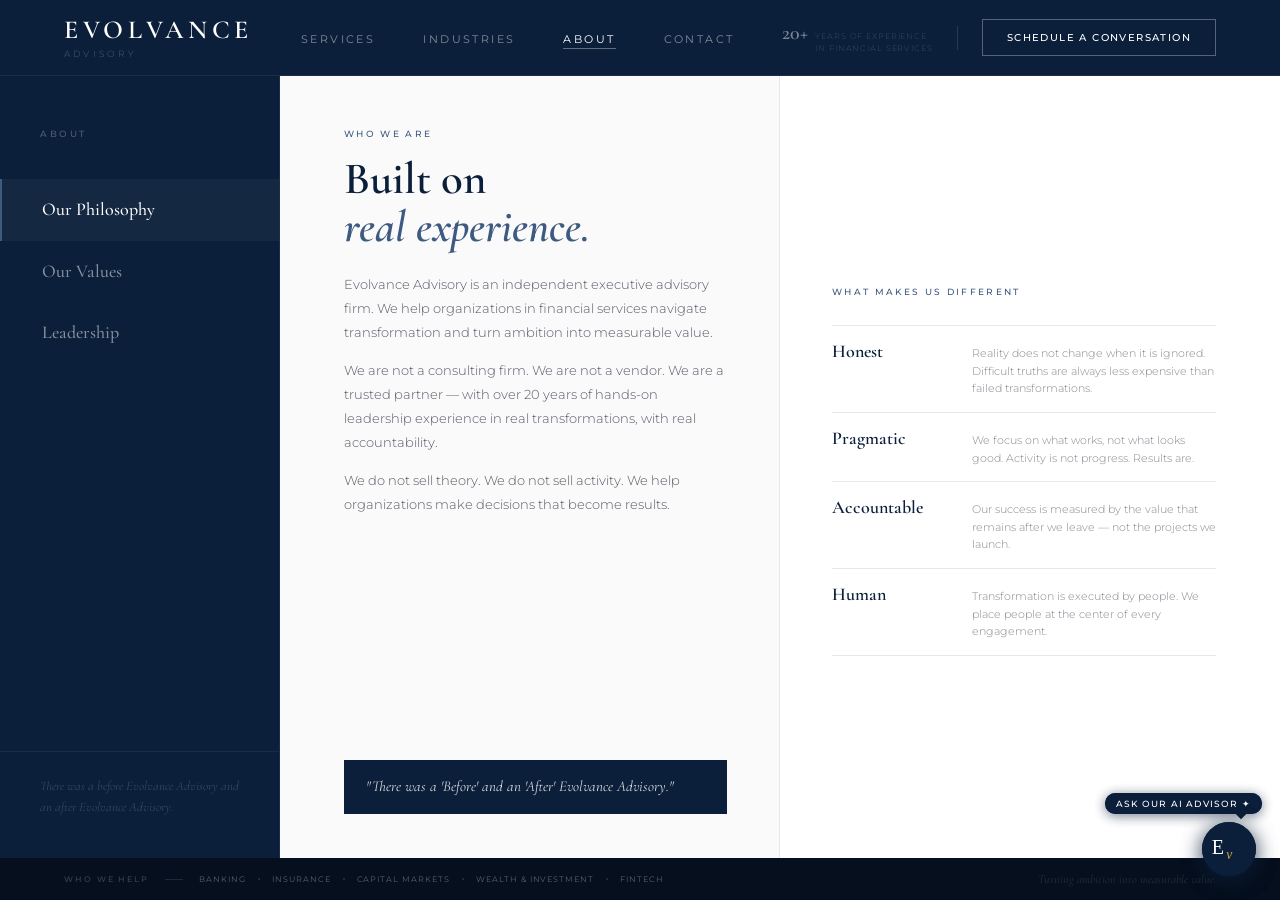
==== commit eddbde18: "Add files via upload" ====
--- a/index.html
+++ b/index.html
@@ -531,6 +531,107 @@
   </script>
   <!-- ===== END CHATBOX ===== -->
 
+  <!-- ===== EVOLVANCE AI CHATBOX — coller avant </body> sur chaque page ===== -->
+  <style>
+    @keyframes ev-pulse{0%{box-shadow:0 0 0 0 rgba(201,168,76,0.6)}70%{box-shadow:0 0 0 14px rgba(201,168,76,0)}100%{box-shadow:0 0 0 0 rgba(201,168,76,0)}}
+    @keyframes ev-wiggle{0%,100%{transform:rotate(0)scale(1)}15%{transform:rotate(-8deg)scale(1.08)}30%{transform:rotate(8deg)scale(1.08)}45%{transform:rotate(-5deg)scale(1.05)}60%{transform:rotate(5deg)scale(1.05)}}
+    @keyframes ev-tdot{0%,60%,100%{transform:translateY(0);opacity:0.4}30%{transform:translateY(-5px);opacity:1}}
+    #ev-toggle{position:fixed;bottom:24px;right:24px;width:54px;height:54px;background:#0B1F3A;border-radius:50%;border:none;cursor:pointer;display:flex;align-items:center;justify-content:center;box-shadow:0 4px 20px rgba(11,31,58,0.5);z-index:9999;animation:ev-pulse 2.2s infinite;padding:0}
+    #ev-lbl{position:fixed;bottom:86px;right:18px;background:#0B1F3A;color:#fff;font-family:'Montserrat',sans-serif;font-size:9px;font-weight:500;letter-spacing:1.2px;text-transform:uppercase;padding:5px 11px;border-radius:20px;white-space:nowrap;box-shadow:0 2px 12px rgba(11,31,58,0.3);z-index:9998;animation:ev-pulse 2.2s infinite 0.6s;cursor:pointer}
+    #ev-lbl::after{content:'';position:absolute;bottom:-5px;right:16px;width:0;height:0;border-left:5px solid transparent;border-right:5px solid transparent;border-top:5px solid #0B1F3A}
+    #ev-win{position:fixed;bottom:90px;right:24px;width:345px;background:#fff;border-radius:16px;box-shadow:0 12px 48px rgba(11,31,58,0.16),0 2px 8px rgba(0,0,0,0.06);display:flex;flex-direction:column;overflow:hidden;z-index:9998;opacity:0;pointer-events:none;transform:translateY(14px) scale(0.97);transition:opacity 0.26s ease,transform 0.26s ease;font-family:'Montserrat',system-ui,sans-serif}
+    #ev-win.ev-open{opacity:1;pointer-events:all;transform:translateY(0) scale(1)}
+    @media(max-width:768px){
+      #ev-win{bottom:0;right:0;left:0;width:100%;max-height:88vh;border-radius:18px 18px 0 0;transform:translateY(30px)}
+      #ev-win.ev-open{transform:translateY(0)}
+      #ev-toggle{bottom:16px;right:16px;width:50px;height:50px}
+      #ev-lbl{bottom:74px;right:10px;font-size:8px}
+    }
+    .ev-hdr{background:#0B1F3A;padding:14px 16px 12px;display:flex;align-items:center;gap:11px;border-radius:16px 16px 0 0}
+    @media(max-width:768px){.ev-hdr{border-radius:18px 18px 0 0}}
+    .ev-hicon{width:36px;height:36px;background:rgba(201,168,76,0.1);border:1px solid rgba(201,168,76,0.35);border-radius:9px;display:flex;align-items:center;justify-content:center;flex-shrink:0}
+    .ev-hn{color:#fff;font-size:10px;font-weight:600;letter-spacing:2px;text-transform:uppercase}
+    .ev-hs{color:rgba(255,255,255,0.45);font-size:9px;margin-top:2px;display:flex;align-items:center;gap:4px;letter-spacing:0.5px}
+    .ev-dot{width:5px;height:5px;background:#4caf80;border-radius:50%;display:inline-block;flex-shrink:0}
+    .ev-x{background:none;border:none;cursor:pointer;color:rgba(255,255,255,0.35);font-size:20px;line-height:1;padding:0;margin-left:auto;transition:color 0.15s}
+    .ev-x:hover{color:#fff}
+    .ev-gld{height:1px;background:linear-gradient(90deg,rgba(201,168,76,0.5),rgba(201,168,76,0.03))}
+    .ev-msgs{overflow-y:auto;padding:14px 14px 8px;display:flex;flex-direction:column;gap:10px;background:#FAFAFB;min-height:190px;max-height:280px}
+    @media(max-width:768px){.ev-msgs{max-height:none;flex:1}}
+    .ev-msgs::-webkit-scrollbar{width:3px}
+    .ev-msgs::-webkit-scrollbar-thumb{background:#ddd;border-radius:3px}
+    .ev-m{display:flex;gap:8px;align-items:flex-end}
+    .ev-m.eu{flex-direction:row-reverse}
+    .ev-av{width:26px;height:26px;background:#0B1F3A;border-radius:6px;display:flex;align-items:center;justify-content:center;flex-shrink:0}
+    .ev-bbl{max-width:83%;padding:9px 12px;border-radius:12px;font-size:12.5px;line-height:1.58;color:#111827}
+    .ev-m.eb .ev-bbl{background:#fff;border:1px solid #E6E8EC;border-bottom-left-radius:3px}
+    .ev-m.eu .ev-bbl{background:#0B1F3A;color:#fff;border-bottom-right-radius:3px;font-size:12px}
+    .ev-dots-w{display:flex;gap:4px;padding:3px 0}
+    .ev-dots-w span{width:6px;height:6px;background:#c9a84c;border-radius:50%;animation:ev-tdot 1.2s infinite}
+    .ev-dots-w span:nth-child(2){animation-delay:0.2s}.ev-dots-w span:nth-child(3){animation-delay:0.4s}
+    .ev-qs{padding:8px 12px 6px;display:flex;gap:6px;flex-wrap:wrap;background:#FAFAFB;border-top:1px solid #eee}
+    .ev-qb{background:none;border:1px solid #0B1F3A;color:#0B1F3A;font-family:'Montserrat',sans-serif;font-size:9px;font-weight:500;letter-spacing:0.9px;text-transform:uppercase;padding:5px 10px;border-radius:20px;cursor:pointer;transition:all 0.15s}
+    .ev-qb:hover,.ev-qb:active{background:#0B1F3A;color:#fff}
+    .ev-iw{padding:10px 11px 12px;background:#fff;border-top:1px solid #ececea;display:flex;gap:7px;align-items:flex-end}
+    @media(max-width:768px){.ev-iw{padding-bottom:20px}}
+    #ev-inp{flex:1;border:1px solid #E6E8EC;border-radius:8px;padding:8px 11px;font-family:'Montserrat',sans-serif;font-size:12px;color:#111827;resize:none;outline:none;line-height:1.4;max-height:78px;overflow-y:auto;background:#FAFAFB;transition:border-color 0.15s}
+    #ev-inp:focus{border-color:#0B1F3A}
+    #ev-inp::placeholder{color:#b0b0a8;font-size:11px}
+    #ev-snd{width:34px;height:34px;background:#0B1F3A;border:none;border-radius:8px;cursor:pointer;display:flex;align-items:center;justify-content:center;flex-shrink:0;transition:background 0.15s,transform 0.1s}
+    #ev-snd:hover{background:#1a3560}
+    #ev-snd:active{transform:scale(0.92)}
+    .ev-ftr{text-align:center;padding:4px 12px 9px;font-family:'Montserrat',sans-serif;font-size:8px;color:#c5c4bc;letter-spacing:0.8px;text-transform:uppercase;background:#fff}
+  </style>
+
+  <div id="ev-lbl" onclick="evToggle()">Ask our AI advisor ✦</div>
+  <button id="ev-toggle" onclick="evToggle()" aria-label="Open AI Advisor">
+    <svg viewBox="0 0 44 44" width="40" height="40"><text x="3" y="28" font-family="Georgia,serif" font-size="22" fill="white">E</text><text x="19" y="33" font-family="Georgia,serif" font-size="15" fill="#c9a84c" font-style="italic">v</text></svg>
+  </button>
+
+  <div id="ev-win" role="dialog" aria-label="Evolvance AI Advisor">
+    <div class="ev-hdr">
+      <div class="ev-hicon"><svg viewBox="0 0 36 36" width="36" height="36"><text x="2" y="24" font-family="Georgia,serif" font-size="18" fill="white">E</text><text x="15" y="28" font-family="Georgia,serif" font-size="13" fill="#c9a84c" font-style="italic">v</text></svg></div>
+      <div><div class="ev-hn">Evolvance Advisory</div><div class="ev-hs"><span class="ev-dot"></span>AI Advisor available</div></div>
+      <button class="ev-x" onclick="evToggle()" aria-label="Close">×</button>
+    </div>
+    <div class="ev-gld"></div>
+    <div class="ev-msgs" id="ev-msgs">
+      <div class="ev-m eb">
+        <div class="ev-av"><svg viewBox="0 0 26 26" width="26" height="26"><text x="1" y="18" font-family="Georgia,serif" font-size="13" fill="white">E</text><text x="10" y="21" font-family="Georgia,serif" font-size="9" fill="#c9a84c" font-style="italic">v</text></svg></div>
+        <div class="ev-bbl">Hello. I'm Evolvance Advisory's AI advisor.<br><br>How can I help you today?</div>
+      </div>
+    </div>
+    <div class="ev-qs" id="ev-qs">
+      <button class="ev-qb" data-q="What are your services?">Services</button>
+      <button class="ev-qb" data-q="Which industries do you cover?">Industries</button>
+      <button class="ev-qb" data-q="I'd like to schedule a conversation">Book a call</button>
+    </div>
+    <div class="ev-iw">
+      <textarea id="ev-inp" rows="1" placeholder="Your message..."></textarea>
+      <button id="ev-snd" aria-label="Send"><svg width="14" height="14" viewBox="0 0 24 24" fill="none"><path d="M22 2L11 13" stroke="white" stroke-width="2.2" stroke-linecap="round"/><path d="M22 2L15 22L11 13L2 9L22 2Z" stroke="white" stroke-width="2.2" stroke-linecap="round" stroke-linejoin="round"/></svg></button>
+    </div>
+    <div class="ev-ftr">Evolvance Advisory · Powered by Claude AI</div>
+  </div>
+
+  <script>
+    var evOpen=false,evHist=[],evBusy=false;
+    setInterval(function(){var b=document.getElementById('ev-toggle');if(b&&!evOpen){b.style.animation='ev-wiggle 0.65s ease';setTimeout(function(){b.style.animation='ev-pulse 2.2s infinite';},700);}},6000);
+    window.evToggle=function(){evOpen=!evOpen;document.getElementById('ev-win').classList.toggle('ev-open',evOpen);var l=document.getElementById('ev-lbl');if(evOpen){l.style.display='none';setTimeout(function(){var i=document.getElementById('ev-inp');if(i)i.focus();},300);}else{l.style.display='block';}};
+    document.querySelectorAll('.ev-qb').forEach(function(b){b.addEventListener('click',function(){document.getElementById('ev-inp').value=b.dataset.q;evSend();});});
+    var evI=document.getElementById('ev-inp');
+    evI.addEventListener('keydown',function(e){if(e.key==='Enter'&&!e.shiftKey){e.preventDefault();evSend();}});
+    evI.addEventListener('input',function(){this.style.height='auto';this.style.height=Math.min(this.scrollHeight,78)+'px';});
+    document.getElementById('ev-snd').addEventListener('click',evSend);
+    function evAv(){return '<div class="ev-av"><svg viewBox="0 0 26 26" width="26" height="26"><text x="1" y="18" font-family="Georgia,serif" font-size="13" fill="white">E</text><text x="10" y="21" font-family="Georgia,serif" font-size="9" fill="#c9a84c" font-style="italic">v</text></svg></div>';}
+    function evEsc(t){return t.replace(/&/g,'&amp;').replace(/</g,'&lt;').replace(/>/g,'&gt;');}
+    function evAdd(role,txt){var c=document.getElementById('ev-msgs'),d=document.createElement('div');d.className='ev-m '+(role==='user'?'eu':'eb');d.innerHTML=role==='user'?'<div class="ev-bbl">'+evEsc(txt)+'</div>':evAv()+'<div class="ev-bbl">'+txt.replace(/\n/g,'<br>')+'</div>';c.appendChild(d);c.scrollTop=c.scrollHeight;}
+    function evTyping(){var c=document.getElementById('ev-msgs'),d=document.createElement('div');d.className='ev-m eb';d.id='ev-typ';d.innerHTML=evAv()+'<div class="ev-bbl"><div class="ev-dots-w"><span></span><span></span><span></span></div></div>';c.appendChild(d);c.scrollTop=c.scrollHeight;}
+    function evRm(){var e=document.getElementById('ev-typ');if(e)e.remove();}
+    async function evSend(){if(evBusy)return;var i=document.getElementById('ev-inp'),t=i.value.trim();if(!t)return;i.value='';i.style.height='auto';document.getElementById('ev-qs').style.display='none';evAdd('user',t);evHist.push({role:'user',content:t});evBusy=true;evTyping();try{var r=await fetch('/api/chat',{method:'POST',headers:{'Content-Type':'application/json'},body:JSON.stringify({messages:evHist})});var d=await r.json();var rep=d.reply||"I'm momentarily unavailable. Please contact us directly.";evRm();evAdd('bot',rep);evHist.push({role:'assistant',content:rep});}catch(e){evRm();evAdd('bot',"An error occurred. Please contact us directly.");}evBusy=false;}
+  </script>
+  <!-- ===== END CHATBOX ===== -->
+
+
   <script>
     const tabs = document.querySelectorAll('.tab');
     const dots = document.querySelectorAll('.scroll-dot');
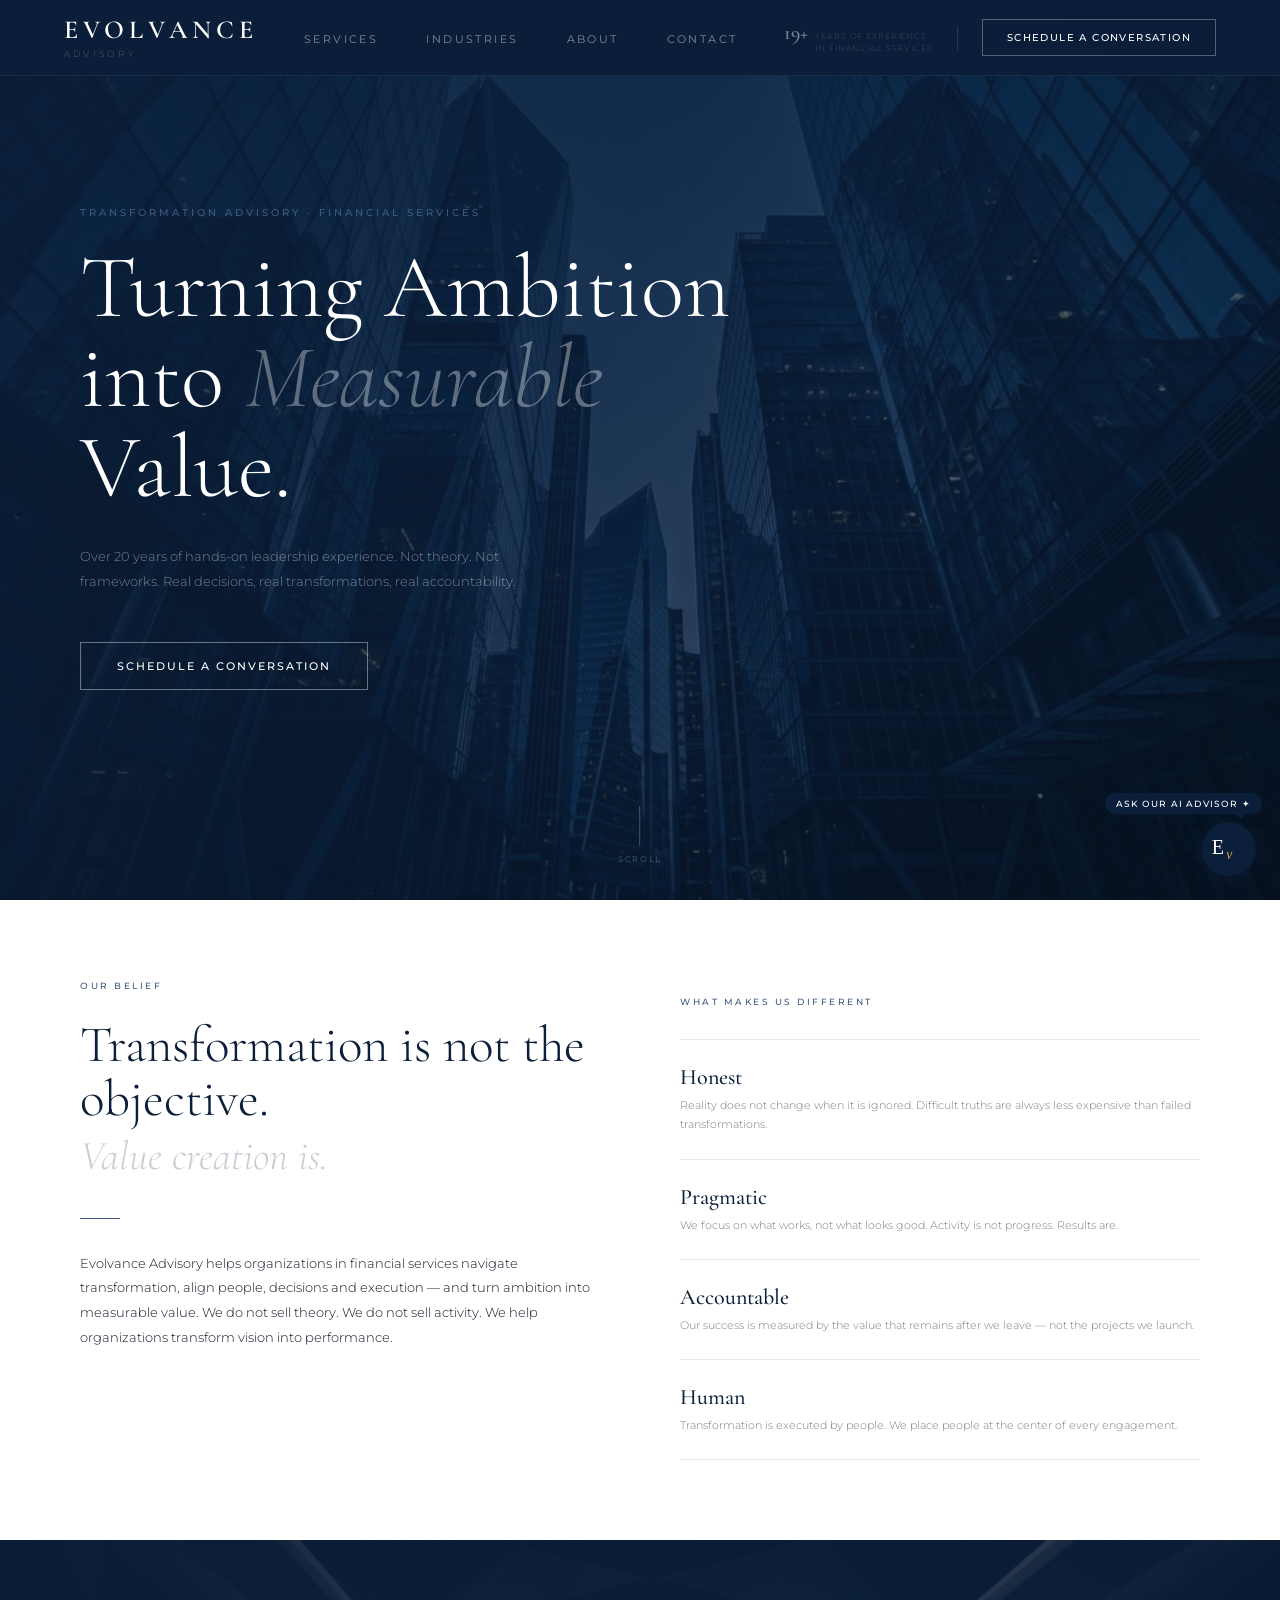
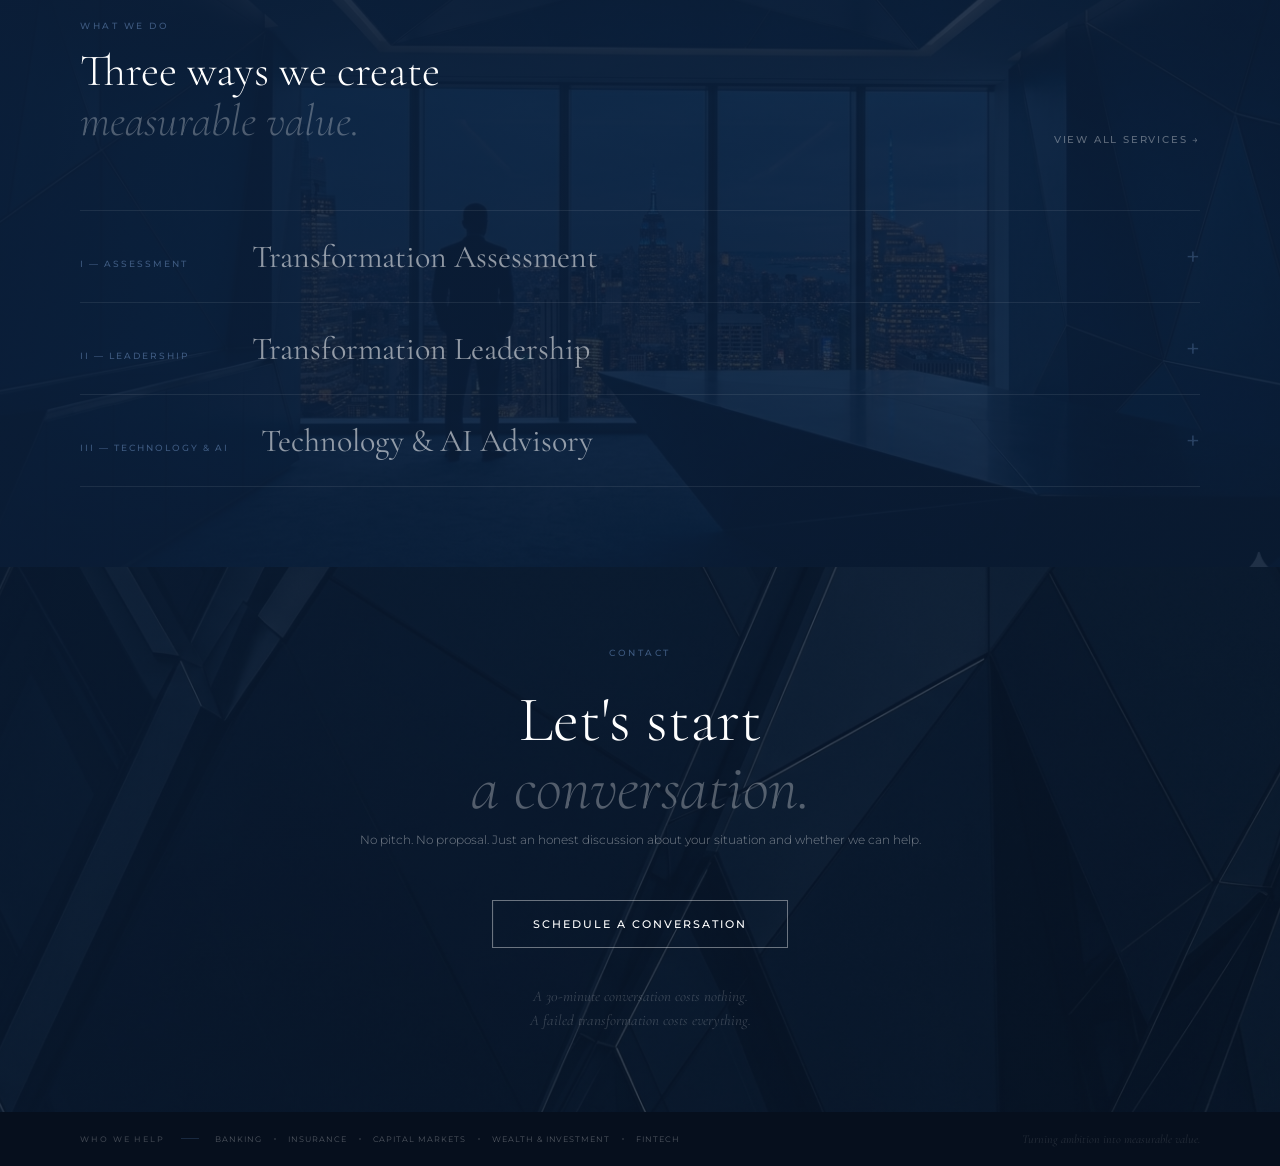
==== commit c30841a7: "Add files via upload" ====
--- a/index.html
+++ b/index.html
@@ -3,10 +3,11 @@
 <head>
   <meta charset="UTF-8" />
   <meta name="viewport" content="width=device-width, initial-scale=1.0" />
-  <title>About — Evolvance Advisory</title>
+  <title>Evolvance Advisory — Turning Ambition into Measurable Value</title>
+  <meta name="description" content="Transformation advisory for financial services organizations. Strategy, transformation, technology and AI." />
   <link rel="preconnect" href="https://fonts.googleapis.com" />
   <link rel="preconnect" href="https://fonts.gstatic.com" crossorigin />
-  <link href="https://fonts.googleapis.com/css2?family=Cormorant+Garamond:ital,wght@0,400;0,500;0,600;1,400;1,500&family=Montserrat:wght@300;400;500;600&display=swap" rel="stylesheet" />
+  <link href="https://fonts.googleapis.com/css2?family=Cormorant+Garamond:ital,wght@0,300;0,400;0,500;0,600;1,300;1,400;1,500&family=Montserrat:wght@300;400;500;600&display=swap" rel="stylesheet" />
   <style>
     *, *::before, *::after { box-sizing: border-box; margin: 0; padding: 0; }
     :root {
@@ -14,24 +15,48 @@
       --gray:#E6E8EC; --offwhite:#FAFAFB; --white:#FFFFFF;
       --serif:'Cormorant Garamond',Georgia,serif;
       --sans:'Montserrat',system-ui,sans-serif;
-      --nav-h:76px; --bar-h:42px;
-    }
-    html, body { height:100%; overflow:hidden; font-family:var(--sans); -webkit-font-smoothing:antialiased; }
-
-    @keyframes fadeUp { from { opacity:0; transform:translateY(14px); } to { opacity:1; transform:translateY(0); } }
+      --nav-h:76px;
+    }
+    html { scroll-behavior: smooth; }
+    body { font-family:var(--sans); -webkit-font-smoothing:antialiased; overflow-x:hidden; }
+
+    /* ══ KEYFRAMES ══ */
+    @keyframes fadeUp { from { opacity:0; transform:translateY(24px); } to { opacity:1; transform:translateY(0); } }
     @keyframes fadeIn { from { opacity:0; } to { opacity:1; } }
-    @keyframes slideInLeft { from { opacity:0; transform:translateX(-20px); } to { opacity:1; transform:translateX(0); } }
-
-    nav { position:fixed; top:0; left:0; right:0; z-index:200; height:var(--nav-h); display:flex; align-items:center; justify-content:space-between; padding:0 64px; background:var(--navy); border-bottom:1px solid rgba(255,255,255,0.07); animation:fadeIn 0.5s ease both; }
+    @keyframes scrollBounce { 0%,100% { transform:translateY(0); opacity:0.4; } 50% { transform:translateY(8px); opacity:1; } }
+
+    /* ══ SCROLL REVEAL ══ */
+    .reveal { opacity:0; transform:translateY(32px); transition:opacity 0.8s ease, transform 0.8s ease; }
+    .reveal.visible { opacity:1; transform:translateY(0); }
+    .reveal-left { opacity:0; transform:translateX(-32px); transition:opacity 0.8s ease, transform 0.8s ease; }
+    .reveal-left.visible { opacity:1; transform:translateX(0); }
+    .reveal-right { opacity:0; transform:translateX(32px); transition:opacity 0.8s ease, transform 0.8s ease; }
+    .reveal-right.visible { opacity:1; transform:translateX(0); }
+    .delay-1 { transition-delay:0.1s; }
+    .delay-2 { transition-delay:0.2s; }
+    .delay-3 { transition-delay:0.3s; }
+    .delay-4 { transition-delay:0.4s; }
+
+    /* ══ NAV ══ */
+    nav {
+      position:fixed; top:0; left:0; right:0; z-index:200;
+      height:var(--nav-h); display:flex; align-items:center;
+      justify-content:space-between; padding:0 64px;
+      background:rgba(11,31,58,0.96); backdrop-filter:blur(12px);
+      border-bottom:1px solid rgba(255,255,255,0.07);
+      animation:fadeIn 0.8s ease both;
+      transition:background 0.3s;
+    }
     .nav-logo { display:flex; flex-direction:column; line-height:1; text-decoration:none; }
     .nav-logo-primary { font-family:var(--serif); font-weight:600; font-size:26px; letter-spacing:0.18em; color:var(--white); text-transform:uppercase; }
-    .nav-logo-secondary { font-family:var(--sans); font-weight:300; font-size:9px; letter-spacing:0.36em; color:rgba(255,255,255,0.28); text-transform:uppercase; margin-top:6px; }
+    .nav-logo-primary .letter { display:inline-block; opacity:0; animation:fadeUp 0.4s ease both; }
+    .nav-logo-secondary { font-family:var(--sans); font-weight:300; font-size:9px; letter-spacing:0.36em; color:rgba(255,255,255,0.28); text-transform:uppercase; margin-top:6px; animation:fadeIn 0.6s ease 1s both; }
     .nav-links { display:flex; align-items:center; gap:48px; list-style:none; }
     .nav-links a { font-family:var(--sans); font-size:11px; font-weight:400; letter-spacing:0.22em; text-transform:uppercase; color:rgba(255,255,255,0.48); text-decoration:none; transition:color 0.25s; position:relative; }
     .nav-links a::after { content:''; position:absolute; bottom:-3px; left:0; right:0; height:1px; background:var(--white); opacity:0; transform:scaleX(0); transform-origin:left; transition:transform 0.25s ease, opacity 0.25s; }
-    .nav-links a:hover, .nav-links a.active { color:var(--white); }
-    .nav-links a:hover::after, .nav-links a.active::after { transform:scaleX(1); opacity:0.35; }
-    .nav-right { display:flex; align-items:center; gap:24px; }
+    .nav-links a:hover { color:var(--white); }
+    .nav-links a:hover::after { transform:scaleX(1); opacity:0.35; }
+    .nav-right { display:flex; align-items:center; gap:24px; animation:fadeIn 0.6s ease 1s both; }
     .nav-exp { display:flex; align-items:baseline; gap:7px; }
     .nav-exp-num { font-family:var(--serif); font-weight:600; font-size:20px; color:rgba(255,255,255,0.45); }
     .nav-exp-text { font-family:var(--sans); font-size:8px; font-weight:300; letter-spacing:0.11em; text-transform:uppercase; color:rgba(255,255,255,0.20); line-height:1.5; }
@@ -41,512 +66,422 @@
     .nav-cta:hover { border-color:rgba(255,255,255,0.6); }
     .nav-cta:hover::before { transform:translateX(0); }
     .nav-hamburger { display:none; flex-direction:column; gap:5px; cursor:pointer; padding:6px; background:none; border:none; }
-    .nav-hamburger span { display:block; width:24px; height:2px; background:rgba(255,255,255,0.8); border-radius:1px; }
-
+    .nav-hamburger span { display:block; width:24px; height:2px; background:rgba(255,255,255,0.8); border-radius:1px; transition:all 0.3s; }
+
+    /* ══ MOBILE MENU ══ */
     .mobile-menu {
       display:none; position:fixed; inset:0; z-index:300;
       background:var(--navy);
-      flex-direction:column; justify-content:center; align-items:center;
-      padding-bottom:40px;
+      flex-direction:column; justify-content:center; align-items:flex-start;
+      padding:0 0 0 64px;
+    }
+    .mobile-menu::before {
+      content:''; position:absolute; left:40px; top:10%; bottom:10%;
+      width:1px;
+      background:linear-gradient(to bottom, transparent 0%, rgba(62,90,128,0.9) 30%, rgba(255,255,255,0.6) 50%, rgba(62,90,128,0.9) 70%, transparent 100%);
+      box-shadow:0 0 12px rgba(255,255,255,0.25);
     }
     .mobile-menu.open { display:flex; }
     .mobile-menu a {
-      font-family:var(--serif); font-weight:300; font-size:36px;
-      color:rgba(255,255,255,0.6); text-decoration:none;
-      padding:12px 0; letter-spacing:0.04em; text-align:center;
-      transition:color 0.25s;
-      opacity:0; transform:translateY(10px);
-    }
-    .mobile-menu.open a { opacity:1; transform:translateY(0); }
-    .mobile-menu.open a:nth-child(2) { transition:color 0.25s, opacity 0.4s 0.06s, transform 0.4s 0.06s; }
-    .mobile-menu.open a:nth-child(3) { transition:color 0.25s, opacity 0.4s 0.13s, transform 0.4s 0.13s; }
-    .mobile-menu.open a:nth-child(4) { transition:color 0.25s, opacity 0.4s 0.20s, transform 0.4s 0.20s; }
-    .mobile-menu.open a:nth-child(5) { transition:color 0.25s, opacity 0.4s 0.27s, transform 0.4s 0.27s; }
-    .mobile-menu.open a:nth-child(6) { transition:color 0.25s, opacity 0.4s 0.34s, transform 0.4s 0.34s; }
+      font-family:var(--serif); font-weight:300; font-size:38px;
+      color:rgba(255,255,255,0.55); text-decoration:none;
+      padding:14px 0; letter-spacing:0.04em;
+      transition:color 0.2s, transform 0.2s;
+      opacity:0; transform:translateX(20px);
+    }
+    .mobile-menu.open a { opacity:1; transform:translateX(0); }
+    .mobile-menu.open a:nth-child(1) { transition:color 0.2s, opacity 0.4s 0.05s, transform 0.4s 0.05s; }
+    .mobile-menu.open a:nth-child(2) { transition:color 0.2s, opacity 0.4s 0.12s, transform 0.4s 0.12s; }
+    .mobile-menu.open a:nth-child(3) { transition:color 0.2s, opacity 0.4s 0.19s, transform 0.4s 0.19s; }
+    .mobile-menu.open a:nth-child(4) { transition:color 0.2s, opacity 0.4s 0.26s, transform 0.4s 0.26s; }
+    .mobile-menu.open a:nth-child(5) { transition:color 0.2s, opacity 0.4s 0.33s, transform 0.4s 0.33s; }
     .mobile-menu a:hover { color:var(--white); }
     .mobile-menu-cta {
       font-family:var(--sans) !important; font-size:10px !important;
       font-weight:500 !important; letter-spacing:0.18em !important;
-      text-transform:uppercase !important;
-      color:rgba(255,255,255,0.38) !important;
-      padding:14px 28px !important; margin-top:24px !important;
-      border:1px solid rgba(255,255,255,0.18) !important;
+      text-transform:uppercase !important; color:rgba(255,255,255,0.45) !important;
+      font-size:10px !important; padding:14px 0 !important;
+      margin-top:16px !important; border:none !important;
+      border-top:1px solid rgba(255,255,255,0.08) !important;
+      width:auto !important;
     }
     .mobile-menu-close {
-      position:absolute; top:16px; right:16px;
+      position:absolute; top:20px; right:20px;
       background:none; border:none; cursor:pointer;
       width:44px; height:44px; display:flex; align-items:center; justify-content:center;
     }
     .mobile-menu-close::before, .mobile-menu-close::after {
-      content:''; position:absolute; width:18px; height:1px; background:rgba(255,255,255,0.4);
+      content:''; position:absolute; width:20px; height:1px; background:rgba(255,255,255,0.5);
     }
     .mobile-menu-close::before { transform:rotate(45deg); }
     .mobile-menu-close::after { transform:rotate(-45deg); }
 
-    .page { position:fixed; top:var(--nav-h); left:0; right:0; bottom:var(--bar-h); display:grid; grid-template-columns:280px 1fr; }
-
-    .sidebar { background:var(--navy); display:flex; flex-direction:column; justify-content:space-between; padding:52px 0 40px; border-right:1px solid rgba(255,255,255,0.07); animation:slideInLeft 0.6s ease 0.1s both; }
-    .sidebar-eyebrow { font-family:var(--sans); font-size:9px; font-weight:500; letter-spacing:0.28em; text-transform:uppercase; color:rgba(255,255,255,0.28); padding:0 40px; margin-bottom:40px; display:block; animation:fadeIn 0.5s ease 0.3s both; }
-    .tab-list { display:flex; flex-direction:column; }
-    .tab { display:flex; flex-direction:column; padding:20px 40px; cursor:pointer; border-left:2px solid transparent; transition:background 0.2s, border-color 0.2s; gap:4px; }
-    .tab:hover { background:rgba(255,255,255,0.03); }
-    .tab.active { border-left-color:var(--slate); background:rgba(255,255,255,0.04); }
-    .tab-name { font-family:var(--serif); font-weight:500; font-size:18px; color:rgba(255,255,255,0.5); transition:color 0.2s; line-height:1.2; }
-    .tab.active .tab-name { color:var(--white); }
-    .tab:hover .tab-name { color:rgba(255,255,255,0.8); }
-    .sidebar-bottom { padding:0 40px; border-top:1px solid rgba(255,255,255,0.06); padding-top:24px; }
-    .sidebar-quote { font-family:var(--serif); font-style:italic; font-size:13px; line-height:1.6; color:rgba(255,255,255,0.18); }
-
-    .content { position:relative; overflow:hidden; }
-    .panel { position:absolute; inset:0; display:grid; grid-template-columns:1fr 1fr; opacity:0; pointer-events:none; }
-    .panel.active { opacity:1; pointer-events:all; }
-    .panel.active.entry .panel-left { animation:fadeUp 0.55s ease 0.2s both; }
-    .panel.active.entry .panel-right { animation:fadeUp 0.55s ease 0.35s both; }
-
-    .panel-left { display:flex; flex-direction:column; justify-content:space-between; padding:52px 52px 44px 64px; background:var(--offwhite); border-right:1px solid var(--gray); }
-    .panel-label { font-family:var(--sans); font-size:9px; font-weight:500; letter-spacing:0.26em; text-transform:uppercase; color:var(--slate); display:block; margin-bottom:16px; }
-    .panel-title { font-family:var(--serif); font-weight:600; font-size:clamp(32px,3.5vw,48px); line-height:1.08; color:var(--navy); margin-bottom:20px; }
-    .panel-title em { font-style:italic; color:var(--slate); }
-    .panel-body { font-family:var(--sans); font-size:13px; font-weight:300; line-height:1.85; color:var(--charcoal); opacity:0.7; max-width:380px; }
-    .panel-body p { margin-bottom:14px; }
-    .panel-body p:last-child { margin-bottom:0; }
-
-    .panel-right { display:flex; flex-direction:column; justify-content:center; padding:52px 64px 44px 52px; background:var(--white); }
-    .values-label { font-family:var(--sans); font-size:9px; font-weight:500; letter-spacing:0.26em; text-transform:uppercase; color:var(--slate); display:block; margin-bottom:28px; }
-    .values-list { display:flex; flex-direction:column; }
-    .value-item { display:flex; align-items:baseline; gap:20px; padding:14px 0; border-bottom:1px solid var(--gray); transition:padding-left 0.2s; }
-    .value-item:first-child { border-top:1px solid var(--gray); }
-    .value-item:hover { padding-left:4px; }
-    .value-name { font-family:var(--serif); font-weight:600; font-size:18px; color:var(--navy); min-width:120px; transition:color 0.2s; }
-    .value-item:hover .value-name { color:var(--slate); }
-    .value-desc { font-family:var(--sans); font-size:11px; font-weight:300; color:var(--charcoal); opacity:0.5; line-height:1.6; }
-
-    /* Leadership panel */
-    .leader-block { display:flex; flex-direction:column; justify-content:center; height:100%; gap:28px; }
-    .leader-expertise { display:flex; flex-direction:column; gap:0; }
-    .expertise-label { font-family:var(--sans); font-size:9px; font-weight:500; letter-spacing:0.26em; text-transform:uppercase; color:var(--slate); display:block; margin-bottom:20px; }
-    .expertise-item { display:flex; align-items:center; gap:14px; padding:12px 0; border-bottom:1px solid var(--gray); }
-    .expertise-item:first-of-type { border-top:1px solid var(--gray); }
-    .expertise-dot { width:4px; height:4px; background:var(--slate); border-radius:50%; opacity:0.4; flex-shrink:0; }
-    .expertise-name { font-family:var(--serif); font-size:18px; color:var(--navy); }
-
-    .quote-block { background:var(--navy); padding:16px 22px; }
-    .quote-text { font-family:var(--serif); font-style:italic; font-size:15px; color:rgba(255,255,255,0.85); line-height:1.45; }
-
-    .bottom-bar { position:fixed; bottom:0; left:0; right:0; height:var(--bar-h); background:#060f1d; display:flex; align-items:center; justify-content:space-between; padding:0 64px; animation:fadeIn 0.5s ease 0.5s both; }
-    .bar-left { display:flex; align-items:center; gap:16px; }
-    .bar-label { font-family:var(--sans); font-size:8px; font-weight:500; letter-spacing:0.24em; text-transform:uppercase; color:rgba(255,255,255,0.22); white-space:nowrap; }
-    .bar-sep { width:18px; height:1px; background:var(--slate); opacity:0.35; }
-    .bar-list { display:flex; align-items:center; gap:12px; }
-    .bar-item { font-family:var(--sans); font-size:8px; font-weight:400; letter-spacing:0.12em; text-transform:uppercase; color:rgba(255,255,255,0.34); }
-    .bar-dot { width:2px; height:2px; background:rgba(255,255,255,0.15); border-radius:50%; }
-    .bar-tagline { font-family:var(--serif); font-style:italic; font-size:12px; color:rgba(255,255,255,0.13); }
-
-    @media (max-width: 768px) {
+    /* ══ SECTION 1 — HERO ══ */
+    .s1 { position:relative; height:100vh; min-height:600px; display:flex; align-items:center; overflow:hidden; }
+    @keyframes slowRise { from { transform:translateY(0); } to { transform:translateY(-8%); } }
+    .s1-bg-wrap { position:absolute; inset:-10% 0; }
+    .s1-bg { position:absolute; inset:0; background-image:url('hero.jpg.png'); background-size:cover; background-position:center; animation:slowRise 8s ease-in-out infinite alternate; }
+    .s1-overlay { position:absolute; inset:0; background:linear-gradient(135deg,rgba(11,31,58,0.92) 0%,rgba(11,31,58,0.70) 60%,rgba(11,31,58,0.50) 100%); }
+    .s1-content { position:relative; z-index:2; padding:0 80px; max-width:900px; }
+    .s1-eyebrow { font-family:var(--sans); font-size:10px; font-weight:500; letter-spacing:0.30em; text-transform:uppercase; color:var(--slate); display:block; margin-bottom:24px; animation:fadeIn 0.8s ease 0.3s both; }
+    .s1-title { font-family:var(--serif); font-weight:300; font-size:clamp(56px,7vw,100px); line-height:1.0; color:var(--white); margin-bottom:32px; animation:fadeUp 1s ease 0.5s both; }
+    .s1-title em { font-style:italic; color:rgba(255,255,255,0.35); }
+    .s1-sub { font-family:var(--sans); font-size:13px; font-weight:300; line-height:1.9; color:rgba(255,255,255,0.45); max-width:460px; margin-bottom:48px; animation:fadeUp 0.8s ease 0.8s both; }
+    .s1-btn { display:inline-block; font-family:var(--sans); font-size:11px; font-weight:500; letter-spacing:0.18em; text-transform:uppercase; color:var(--white); text-decoration:none; border:1px solid rgba(255,255,255,0.4); padding:16px 36px; position:relative; overflow:hidden; transition:border-color 0.3s; animation:fadeUp 0.8s ease 1s both; }
+    .s1-btn::before { content:''; position:absolute; inset:0; background:rgba(255,255,255,0.08); transform:translateX(-100%); transition:transform 0.3s ease; }
+    .s1-btn:hover { border-color:rgba(255,255,255,0.7); }
+    .s1-btn:hover::before { transform:translateX(0); }
+    .s1-scroll { position:absolute; bottom:36px; left:50%; transform:translateX(-50%); z-index:2; display:flex; flex-direction:column; align-items:center; gap:8px; animation:fadeIn 1s ease 1.5s both; }
+    .s1-scroll-line { width:1px; height:40px; background:rgba(255,255,255,0.25); animation:scrollBounce 2s ease infinite; }
+    .s1-scroll-label { font-family:var(--sans); font-size:8px; letter-spacing:0.2em; text-transform:uppercase; color:rgba(255,255,255,0.3); }
+
+    /* ══ SECTION 2 — CROYANCE ══ */
+    .s2 { background:var(--white); padding:80px 80px; }
+    .s2-inner { max-width:1200px; margin:0 auto; display:grid; grid-template-columns:1fr 1fr; gap:80px; align-items:start; }
+    .s2-left { }
+    .s2-label { font-family:var(--sans); font-size:9px; font-weight:500; letter-spacing:0.28em; text-transform:uppercase; color:var(--slate); display:block; margin-bottom:28px; }
+    .s2-statement { font-family:var(--serif); font-weight:300; font-size:clamp(36px,4vw,58px); line-height:1.05; color:var(--navy); margin-bottom:8px; }
+    .s2-statement-sub { font-family:var(--serif); font-style:italic; font-weight:300; font-size:clamp(30px,3.2vw,48px); color:rgba(11,31,58,0.22); line-height:1.05; margin-bottom:40px; }
+    .s2-rule { width:40px; height:1px; background:var(--slate); opacity:0.5; margin-bottom:32px; }
+    .s2-desc { font-family:var(--sans); font-size:13px; font-weight:300; line-height:1.9; color:var(--charcoal); opacity:0.65; }
+    .s2-right { padding-top:16px; }
+    .s2-diff-label { font-family:var(--sans); font-size:9px; font-weight:500; letter-spacing:0.28em; text-transform:uppercase; color:var(--slate); display:block; margin-bottom:32px; }
+    .s2-diff-list { display:flex; flex-direction:column; }
+    .s2-diff-item { padding:24px 0; border-bottom:1px solid var(--gray); }
+    .s2-diff-item:first-child { border-top:1px solid var(--gray); }
+    .s2-diff-name { font-family:var(--serif); font-weight:500; font-size:22px; color:var(--navy); margin-bottom:6px; }
+    .s2-diff-desc { font-family:var(--sans); font-size:11px; font-weight:300; line-height:1.75; color:var(--charcoal); opacity:0.55; }
+
+    /* ══ SECTION 3 — SERVICES ACCORDION ══ */
+    @keyframes slowRiseSvc { from { transform:translateY(0); } to { transform:translateY(-8%); } }
+    .s3 { position:relative; padding:80px 80px; overflow:hidden; }
+    .s3-bg-wrap { position:absolute; inset:-10% 0; }
+    .s3-bg { position:absolute; inset:0; background-image:url('services-bg.jpg.png'); background-size:cover; background-position:center; animation:slowRiseSvc 10s ease-in-out infinite alternate; }
+    .s3-overlay { position:absolute; inset:0; background:linear-gradient(135deg,rgba(11,31,58,0.93) 0%,rgba(11,31,58,0.82) 100%); }
+    .s3-inner { position:relative; z-index:2; max-width:1200px; margin:0 auto; }
+    .s3-header { display:flex; justify-content:space-between; align-items:flex-end; margin-bottom:64px; }
+    .s3-label { font-family:var(--sans); font-size:9px; font-weight:500; letter-spacing:0.28em; text-transform:uppercase; color:var(--slate); display:block; margin-bottom:16px; }
+    .s3-title { font-family:var(--serif); font-weight:300; font-size:clamp(32px,3.5vw,48px); color:var(--white); line-height:1.1; }
+    .s3-title em { font-style:italic; color:rgba(255,255,255,0.28); }
+    .s3-link { font-family:var(--sans); font-size:10px; font-weight:500; letter-spacing:0.18em; text-transform:uppercase; color:rgba(255,255,255,0.35); text-decoration:none; transition:color 0.2s; white-space:nowrap; }
+    .s3-link:hover { color:var(--white); }
+    .s3-accordion { display:flex; flex-direction:column; }
+    .s3-item { border-top:1px solid rgba(255,255,255,0.08); cursor:pointer; }
+    .s3-item:last-child { border-bottom:1px solid rgba(255,255,255,0.08); }
+    .s3-row { display:flex; align-items:center; justify-content:space-between; padding:28px 0; transition:padding-left 0.3s; }
+    .s3-item:hover .s3-row, .s3-item.active .s3-row { padding-left:8px; }
+    .s3-row-left { display:flex; align-items:baseline; gap:32px; }
+    .s3-num { font-family:var(--sans); font-size:9px; font-weight:500; letter-spacing:0.22em; text-transform:uppercase; color:var(--slate); min-width:140px; }
+    .s3-name { font-family:var(--serif); font-weight:400; font-size:clamp(22px,2.5vw,32px); color:rgba(255,255,255,0.55); line-height:1.1; transition:color 0.3s; }
+    .s3-item:hover .s3-name, .s3-item.active .s3-name { color:var(--white); }
+    .s3-chevron { font-size:24px; color:var(--slate); opacity:0.6; transition:transform 0.4s ease, opacity 0.3s; flex-shrink:0; }
+    .s3-item.active .s3-chevron { transform:rotate(45deg); opacity:1; }
+    .s3-body { max-height:0; overflow:hidden; transition:max-height 0.5s ease; }
+    .s3-item.active .s3-body { max-height:200px; }
+    .s3-desc { font-family:var(--sans); font-size:12px; font-weight:300; line-height:1.9; color:rgba(255,255,255,0.42); max-width:600px; padding:0 0 16px 172px; }
+    .s3-cta { display:inline-block; font-family:var(--sans); font-size:9px; font-weight:500; letter-spacing:0.18em; text-transform:uppercase; color:var(--slate); text-decoration:none; margin-left:172px; margin-bottom:28px; transition:color 0.2s, letter-spacing 0.2s; }
+    .s3-cta:hover { color:var(--white); letter-spacing:0.24em; }
+
+    /* ══ SECTION 4 — CTA FINAL ══ */
+    .s4 { position:relative; min-height:500px; display:flex; align-items:center; justify-content:center; overflow:hidden; }
+    @keyframes slowRiseCta { from { transform:translateY(0); } to { transform:translateY(-8%); } }
+    .s4-bg-wrap { position:absolute; inset:-10% 0; overflow:hidden; }
+    .s4-bg { position:absolute; inset:0; background-image:url('cta-bg.jpg.png'); background-size:cover; background-position:center; filter:brightness(0.65) saturate(0.7); animation:slowRiseCta 9s ease-in-out infinite alternate; }
+    .s4-overlay { position:absolute; inset:0; background:linear-gradient(135deg,rgba(11,31,58,0.75) 0%,rgba(11,31,58,0.55) 100%); }
+    .s4-content { position:relative; z-index:2; text-align:center; padding:80px 80px; max-width:800px; }
+    .s4-label { font-family:var(--sans); font-size:9px; font-weight:500; letter-spacing:0.28em; text-transform:uppercase; color:var(--slate); display:block; margin-bottom:28px; }
+    .s4-title { font-family:var(--serif); font-weight:300; font-size:clamp(40px,5vw,72px); line-height:1.05; color:var(--white); margin-bottom:8px; }
+    .s4-title em { font-style:italic; color:rgba(255,255,255,0.3); }
+    .s4-sub { font-family:var(--sans); font-size:12px; font-weight:300; line-height:1.9; color:rgba(255,255,255,0.45); margin-bottom:48px; }
+    .s4-btn { display:inline-block; font-family:var(--sans); font-size:11px; font-weight:500; letter-spacing:0.18em; text-transform:uppercase; color:var(--white); text-decoration:none; border:1px solid rgba(255,255,255,0.4); padding:16px 40px; position:relative; overflow:hidden; transition:border-color 0.3s; margin-bottom:32px; }
+    .s4-btn::before { content:''; position:absolute; inset:0; background:rgba(255,255,255,0.08); transform:translateX(-100%); transition:transform 0.3s ease; }
+    .s4-btn:hover { border-color:rgba(255,255,255,0.7); }
+    .s4-btn:hover::before { transform:translateX(0); }
+    .s4-manifesto { font-family:var(--serif); font-style:italic; font-size:15px; line-height:1.6; color:rgba(255,255,255,0.2); }
+
+    /* ══ FOOTER BAR ══ */
+    .footer { background:#060f1d; padding:20px 80px; display:flex; align-items:center; justify-content:space-between; }
+    .footer-left { display:flex; align-items:center; gap:16px; }
+    .footer-label { font-family:var(--sans); font-size:8px; font-weight:500; letter-spacing:0.24em; text-transform:uppercase; color:rgba(255,255,255,0.22); }
+    .footer-sep { width:18px; height:1px; background:var(--slate); opacity:0.35; }
+    .footer-list { display:flex; align-items:center; gap:12px; }
+    .footer-item { font-family:var(--sans); font-size:8px; letter-spacing:0.12em; text-transform:uppercase; color:rgba(255,255,255,0.3); }
+    .footer-dot { width:2px; height:2px; background:rgba(255,255,255,0.15); border-radius:50%; }
+    .footer-tagline { font-family:var(--serif); font-style:italic; font-size:12px; color:rgba(255,255,255,0.13); }
+
+    /* ══ MOBILE ══ */
+    @media (max-width:768px) {
       :root { --nav-h:60px; }
       nav { padding:0 20px; }
       .nav-logo-primary { font-size:20px; }
       .nav-logo-secondary { font-size:7px; }
       .nav-links, .nav-exp, .nav-vsep, .nav-cta { display:none; }
       .nav-hamburger { display:flex; }
-      html, body { overflow:auto; height:auto; }
-      .page { position:relative; top:auto; left:auto; right:auto; bottom:auto; display:block; margin-top:60px; }
-      .sidebar { position:relative; width:100%; height:auto; padding:16px 0 0; border-right:none; border-bottom:1px solid rgba(255,255,255,0.07); animation:none; }
-      .sidebar-eyebrow { padding:0 20px; margin-bottom:12px; animation:none; }
-      .tab-list { flex-direction:row; overflow-x:auto; padding:0 16px 10px; -webkit-overflow-scrolling:touch; }
-      .tab { padding:8px 14px; border-left:none; border-bottom:2px solid transparent; white-space:nowrap; }
-      .tab.active { border-left:none; border-bottom-color:var(--slate); background:rgba(255,255,255,0.04); }
-      .tab-name { font-size:12px; }
-      .sidebar-bottom { display:none; }
-      .content { position:relative; height:auto; }
-      .panel { position:relative; display:none; grid-template-columns:1fr; opacity:1; pointer-events:all; }
-      .panel.active { display:flex; flex-direction:column; }
-      .panel.active.entry .panel-left, .panel.active.entry .panel-right { animation:none; }
-      .panel-left { padding:20px; border-right:none; border-bottom:1px solid var(--gray); justify-content:flex-start; gap:10px; }
-      .panel-label { font-size:8px; margin-bottom:0; }
-      .panel-title { font-size:26px; line-height:1.1; margin-bottom:0; }
-      .panel-body p { font-size:12px; line-height:1.7; margin-bottom:10px; }
-      .panel-right { padding:16px 20px 20px; }
-      .values-label, .expertise-label { font-size:8px; margin-bottom:16px; }
-      .value-item { padding:10px 0; flex-wrap:wrap; }
-      .value-name { font-size:16px; min-width:auto; }
-      .value-desc { font-size:11px; }
-      .expertise-item { padding:10px 0; }
-      .expertise-name { font-size:15px; }
-      .bottom-bar { position:relative; height:auto; padding:12px 20px; flex-direction:column; align-items:flex-start; gap:4px; animation:none; }
-      .bar-list { flex-wrap:wrap; gap:6px; }
-      .bar-tagline { display:block; font-size:11px; }
-    }
-    .scroll-indicator { display:none; }
-    @media (max-width:768px) {
-      .scroll-indicator { display:flex; align-items:center; justify-content:center; gap:6px; padding:10px 20px 16px; background:var(--navy); }
-      .scroll-dot { width:5px; height:5px; border-radius:50%; background:rgba(255,255,255,0.2); transition:background 0.3s; flex-shrink:0; }
-      .scroll-dot.active { background:var(--slate); }
-    }
-    @media (prefers-reduced-motion:reduce) { *, *::before, *::after { animation:none !important; transition:none !important; } }
+      .nav-right { gap:0; }
+      /* Mobile exp badge */
+      .mobile-exp { display:flex; align-items:center; gap:8px; margin-top:14px; }
+      .mobile-exp-num { font-family:var(--serif); font-weight:600; font-size:20px; color:var(--slate); }
+      .mobile-exp-text { font-family:var(--sans); font-size:8px; font-weight:300; letter-spacing:0.12em; text-transform:uppercase; color:var(--charcoal); opacity:0.5; line-height:1.5; }
+
+      .s1 { height:100svh; min-height:100svh; }
+      .s1-content { padding:0 24px; display:flex; flex-direction:column; justify-content:center; padding-top:80px; height:100%; }
+      .s1-title { font-size:clamp(38px,10vw,52px); margin-bottom:20px; }
+      .s1-sub { font-size:12px; margin-bottom:28px; }
+      .s1-btn { padding:14px 28px; font-size:10px; align-self:flex-start; }
+      .s1-scroll { display:none; }
+
+      .s2 { padding:40px 24px; }
+      .s2-inner { grid-template-columns:1fr; gap:28px; }
+      .s2-statement { font-size:clamp(24px,7vw,36px); margin-bottom:4px; }
+      .s2-statement-sub { font-size:clamp(20px,5.5vw,28px); margin-bottom:16px; }
+      .s2-rule { margin-bottom:16px; }
+      .s2-desc { font-size:12px; line-height:1.7; }
+      .s2-diff-item { padding:14px 0; }
+      .s2-diff-name { font-size:18px; margin-bottom:4px; }
+      .s2-diff-desc { font-size:11px; line-height:1.6; }
+
+      .s3 { padding:48px 24px; min-height:100svh; display:flex; flex-direction:column; justify-content:center; }
+      .s3-inner { width:100%; }
+      .s3-header { flex-direction:column; align-items:flex-start; gap:12px; margin-bottom:32px; }
+      .s3-title { font-size:clamp(24px,7vw,36px); }
+      .s3-link { font-size:9px; align-self:flex-start; }
+      .s3-row-left { flex-direction:column; gap:4px; }
+      .s3-num { min-width:auto; font-size:8px; }
+      .s3-name { font-size:18px; }
+      .s3-desc { padding:0 0 12px; }
+      .s3-cta { margin-left:0; margin-bottom:20px; }
+
+      .s4 { min-height:100svh; }
+      .s4-content { padding:52px 24px; }
+      .s4-title { font-size:clamp(32px,9vw,48px); }
+      .s4-sub { font-size:11px; margin-bottom:36px; }
+      .s4-btn { padding:14px 28px; font-size:10px; }
+
+      .footer { padding:16px 24px; flex-direction:column; align-items:flex-start; gap:8px; }
+      .footer-list { flex-wrap:wrap; gap:6px; }
+      .footer-tagline { display:none; }
+
+      .reveal, .reveal-left, .reveal-right { transition-delay:0s !important; }
+    }
+    .mobile-exp { display:none; }
+    @media (prefers-reduced-motion:reduce) { *, *::before, *::after { animation:none !important; transition:none !important; } .reveal, .reveal-left, .reveal-right { opacity:1; transform:none; } }
   </style>
 </head>
 <body>
+
   <nav>
-    <a href="../index.html" class="nav-logo">
-      <span class="nav-logo-primary">Evolvance</span>
+    <a href="index.html" class="nav-logo">
+      <span class="nav-logo-primary" id="logoText"></span>
       <span class="nav-logo-secondary">Advisory</span>
     </a>
     <ul class="nav-links">
-      <li><a href="../services/index.html">Services</a></li>
-      <li><a href="../industries/index.html">Industries</a></li>
-      <li><a href="../about/index.html" class="active">About</a></li>
-      <li><a href="../contact/index.html">Contact</a></li>
+      <li><a href="services/index.html">Services</a></li>
+      <li><a href="industries/index.html">Industries</a></li>
+      <li><a href="about/index.html">About</a></li>
+      <li><a href="contact/index.html">Contact</a></li>
     </ul>
     <div class="nav-right">
       <div class="nav-exp">
-        <span class="nav-exp-num">20+</span>
+        <span class="nav-exp-num" id="expCounter">20+</span>
         <span class="nav-exp-text">Years of experience<br>in financial services</span>
       </div>
       <div class="nav-vsep"></div>
-      <a href="../contact/index.html" class="nav-cta">Schedule a Conversation</a>
+      <a href="mailto:contact@evolvance-advisory.com?subject=Schedule a Conversation" class="nav-cta">Schedule a Conversation</a>
       <button class="nav-hamburger" onclick="document.getElementById('mobileMenu').classList.toggle('open')" aria-label="Menu">
         <span></span><span></span><span></span>
       </button>
     </div>
   </nav>
+
   <div class="mobile-menu" id="mobileMenu">
     <button class="mobile-menu-close" onclick="document.getElementById('mobileMenu').classList.remove('open')" aria-label="Close menu"></button>
-    <a href="../services/index.html">Services</a>
-    <a href="../industries/index.html">Industries</a>
-    <a href="../about/index.html" class="active">About</a>
-    <a href="../contact/index.html">Contact</a>
-    <a href="../contact/index.html" class="mobile-menu-cta">Schedule a Conversation</a>
+    <a href="services/index.html" onclick="document.getElementById('mobileMenu').classList.remove('open')">Services</a>
+    <a href="industries/index.html" onclick="document.getElementById('mobileMenu').classList.remove('open')">Industries</a>
+    <a href="about/index.html" onclick="document.getElementById('mobileMenu').classList.remove('open')">About</a>
+    <a href="contact/index.html" onclick="document.getElementById('mobileMenu').classList.remove('open')">Contact</a>
+    <a href="mailto:contact@evolvance-advisory.com?subject=Schedule a Conversation" class="mobile-menu-cta" onclick="document.getElementById('mobileMenu').classList.remove('open')">Schedule a Conversation</a>
   </div>
 
-  <div class="page">
-    <div class="sidebar">
-      <div class="sidebar-top">
-        <span class="sidebar-eyebrow">About</span>
-        <div class="tab-list">
-          <div class="tab active" data-panel="philosophy"><span class="tab-name">Our Philosophy</span></div>
-          <div class="tab" data-panel="values"><span class="tab-name">Our Values</span></div>
-          <div class="tab" data-panel="leadership"><span class="tab-name">Leadership</span></div>
+  <!-- ══ S1 — HERO ══ -->
+  <section class="s1">
+    <div class="s1-bg-wrap"><div class="s1-bg" id="heroBg"></div></div>
+    <div class="s1-overlay"></div>
+    <div class="s1-content">
+      <span class="s1-eyebrow">Transformation Advisory · Financial Services</span>
+      <h1 class="s1-title">Turning Ambition<br>into <em>Measurable</em><br>Value.</h1>
+      <p class="s1-sub">Over 20 years of hands-on leadership experience. Not theory. Not frameworks. Real decisions, real transformations, real accountability.</p>
+      <div class="mobile-exp"><span class="mobile-exp-num" id="expCounterMobile">20+</span><span class="mobile-exp-text">Years of experience<br>in financial services</span></div>
+      <a href="mailto:contact@evolvance-advisory.com?subject=Schedule a Conversation" class="s1-btn">Schedule a Conversation</a>
+    </div>
+    <div class="s1-scroll">
+      <div class="s1-scroll-line"></div>
+      <span class="s1-scroll-label">Scroll</span>
+    </div>
+  </section>
+
+  <!-- ══ S2 — CROYANCE + DIFFÉRENCIATEURS ══ -->
+  <section class="s2">
+    <div class="s2-inner">
+      <div class="s2-left">
+        <span class="s2-label reveal">Our Belief</span>
+        <p class="s2-statement reveal delay-1">Transformation is not the objective.</p>
+        <p class="s2-statement-sub reveal delay-2">Value creation is.</p>
+        <div class="s2-rule reveal delay-3"></div>
+        <p class="s2-desc reveal delay-3">Evolvance Advisory helps organizations in financial services navigate transformation, align people, decisions and execution — and turn ambition into measurable value. We do not sell theory. We do not sell activity. We help organizations transform vision into performance.</p>
+      </div>
+      <div class="s2-right">
+        <span class="s2-diff-label reveal">What makes us different</span>
+        <div class="s2-diff-list">
+          <div class="s2-diff-item reveal delay-1">
+            <div class="s2-diff-name">Honest</div>
+            <div class="s2-diff-desc">Reality does not change when it is ignored. Difficult truths are always less expensive than failed transformations.</div>
+          </div>
+          <div class="s2-diff-item reveal delay-2">
+            <div class="s2-diff-name">Pragmatic</div>
+            <div class="s2-diff-desc">We focus on what works, not what looks good. Activity is not progress. Results are.</div>
+          </div>
+          <div class="s2-diff-item reveal delay-3">
+            <div class="s2-diff-name">Accountable</div>
+            <div class="s2-diff-desc">Our success is measured by the value that remains after we leave — not the projects we launch.</div>
+          </div>
+          <div class="s2-diff-item reveal delay-4">
+            <div class="s2-diff-name">Human</div>
+            <div class="s2-diff-desc">Transformation is executed by people. We place people at the center of every engagement.</div>
+          </div>
         </div>
       </div>
-      <div class="sidebar-bottom">
-        <p class="sidebar-quote">There was a before Evolvance Advisory and an after Evolvance Advisory.</p>
-      </div>
-    </div>
-    <div class="scroll-indicator" id="scrollIndicator">
-      <span class="scroll-dot active" data-index="0"></span>
-      <span class="scroll-dot" data-index="1"></span>
-      <span class="scroll-dot" data-index="2"></span>
-    </div>
-
-    <div class="content">
-
-      <!-- PHILOSOPHY -->
-      <div class="panel active entry" id="panel-philosophy">
-        <div class="panel-left">
-          <div>
-            <span class="panel-label">Who we are</span>
-            <h2 class="panel-title">Built on<br><em>real experience.</em></h2>
-            <div class="panel-body">
-              <p>Evolvance Advisory is an independent executive advisory firm. We help organizations in financial services navigate transformation and turn ambition into measurable value.</p>
-              <p>We are not a consulting firm. We are not a vendor. We are a trusted partner — with over 20 years of hands-on leadership experience in real transformations, with real accountability.</p>
-              <p>We do not sell theory. We do not sell activity. We help organizations make decisions that become results.</p>
+    </div>
+  </section>
+
+  <!-- ══ S3 — SERVICES ACCORDION ══ -->
+  <section class="s3">
+    <div class="s3-bg-wrap"><div class="s3-bg"></div></div>
+    <div class="s3-overlay"></div>
+    <div class="s3-inner">
+      <div class="s3-header">
+        <div>
+          <span class="s3-label reveal">What we do</span>
+          <h2 class="s3-title reveal delay-1">Three ways we create<br><em>measurable value.</em></h2>
+        </div>
+        <a href="services/index.html" class="s3-link reveal">View all services →</a>
+      </div>
+      <div class="s3-accordion">
+        <div class="s3-item reveal delay-1" data-href="services/index.html#assessment">
+          <div class="s3-row">
+            <div class="s3-row-left">
+              <span class="s3-num">I — Assessment</span>
+              <span class="s3-name">Transformation Assessment</span>
             </div>
-          </div>
-          <div class="quote-block">
-            <p class="quote-text">"There was a 'Before' and an 'After' Evolvance Advisory."</p>
+            <span class="s3-chevron">+</span>
+          </div>
+          <div class="s3-body">
+            <p class="s3-desc">Clarifying where value is created, where risk exists and what successful transformation requires. Many transformations generate activity. Far fewer generate measurable value. The difference starts with an honest assessment.</p>
+            <a href="services/index.html#assessment" class="s3-cta">Discover →</a>
           </div>
         </div>
-        <div class="panel-right">
-          <span class="values-label">What makes us different</span>
-          <div class="values-list">
-            <div class="value-item"><span class="value-name">Honest</span><span class="value-desc">Reality does not change when it is ignored. Difficult truths are always less expensive than failed transformations.</span></div>
-            <div class="value-item"><span class="value-name">Pragmatic</span><span class="value-desc">We focus on what works, not what looks good. Activity is not progress. Results are.</span></div>
-            <div class="value-item"><span class="value-name">Accountable</span><span class="value-desc">Our success is measured by the value that remains after we leave — not the projects we launch.</span></div>
-            <div class="value-item"><span class="value-name">Human</span><span class="value-desc">Transformation is executed by people. We place people at the center of every engagement.</span></div>
+        <div class="s3-item reveal delay-2" data-href="services/index.html#leadership">
+          <div class="s3-row">
+            <div class="s3-row-left">
+              <span class="s3-num">II — Leadership</span>
+              <span class="s3-name">Transformation Leadership</span>
+            </div>
+            <span class="s3-chevron">+</span>
+          </div>
+          <div class="s3-body">
+            <p class="s3-desc">Converting strategic decisions into disciplined execution and measurable results. A decision alone changes nothing — it must be understood, accepted, executed and sustained.</p>
+            <a href="services/index.html#leadership" class="s3-cta">Discover →</a>
           </div>
         </div>
-      </div>
-
-      <!-- VALUES -->
-      <div class="panel" id="panel-values">
-        <div class="panel-left">
-          <div>
-            <span class="panel-label">What we stand for</span>
-            <h2 class="panel-title">Five values.<br><em>One direction.</em></h2>
-            <div class="panel-body">
-              <p>These are not words on a wall. They are the principles that guide every conversation, every recommendation and every engagement.</p>
-              <p>We believe transformation is not the objective. Value creation is. And that belief shapes everything we do.</p>
+        <div class="s3-item reveal delay-3" data-href="services/index.html#technology">
+          <div class="s3-row">
+            <div class="s3-row-left">
+              <span class="s3-num">III — Technology & AI</span>
+              <span class="s3-name">Technology &amp; AI Advisory</span>
             </div>
+            <span class="s3-chevron">+</span>
+          </div>
+          <div class="s3-body">
+            <p class="s3-desc">Aligning technology and AI investments with defined business outcomes and value creation. Technology matters. But it is a tool, not an outcome — its value is measured by the results it creates.</p>
+            <a href="services/index.html#technology" class="s3-cta">Discover →</a>
           </div>
         </div>
-        <div class="panel-right">
-          <span class="values-label">Our values</span>
-          <div class="values-list">
-            <div class="value-item"><span class="value-name">Trusted</span><span class="value-desc">We act with honesty, accountability and professionalism in everything we do.</span></div>
-            <div class="value-item"><span class="value-name">Strategic</span><span class="value-desc">We connect vision, decisions and execution to achieve meaningful outcomes.</span></div>
-            <div class="value-item"><span class="value-name">Human</span><span class="value-desc">We place people at the center of every transformation journey.</span></div>
-            <div class="value-item"><span class="value-name">Transformative</span><span class="value-desc">We help organizations turn change into tangible and lasting results.</span></div>
-            <div class="value-item"><span class="value-name">Innovative</span><span class="value-desc">We embrace new ideas and approaches that create meaningful impact.</span></div>
-          </div>
-        </div>
-      </div>
-
-      <!-- LEADERSHIP -->
-      <div class="panel" id="panel-leadership">
-        <div class="panel-left">
-          <div>
-            <span class="panel-label">Leadership</span>
-            <h2 class="panel-title">The people<br><em>behind the work.</em></h2>
-            <div class="panel-body">
-              <p>Evolvance Advisory is led by a practitioner — not a theorist. Someone who has made the decisions, led the transformations and lived the accountability.</p>
-              <p>20+ years of executive leadership across financial services — working with Tier-1 financial institutions across Europe and beyond. From strategy to execution. From the boardroom to the front line.</p>
-              <p>Board-level experience. Enterprise-scale transformations. A track record built on results, not reports.</p>
-            </div>
-          </div>
-        </div>
-        <div class="panel-right">
-          <div class="leader-block">
-            <div class="leader-expertise">
-              <span class="expertise-label">Areas of expertise</span>
-              <div class="expertise-item"><span class="expertise-dot"></span><span class="expertise-name">Digital Transformation</span></div>
-              <div class="expertise-item"><span class="expertise-dot"></span><span class="expertise-name">AI Strategy &amp; Adoption</span></div>
-              <div class="expertise-item"><span class="expertise-dot"></span><span class="expertise-name">Capital Markets &amp; Banking</span></div>
-              <div class="expertise-item"><span class="expertise-dot"></span><span class="expertise-name">Regulatory Governance</span></div>
-              <div class="expertise-item"><span class="expertise-dot"></span><span class="expertise-name">Executive Stakeholder Management</span></div>
-              <div class="expertise-item"><span class="expertise-dot"></span><span class="expertise-name">Board &amp; Corporate Governance</span></div>
-            </div>
-          </div>
-        </div>
-      </div>
-
-    </div>
-  </div>
-
-  <div class="bottom-bar">
-    <div class="bar-left">
-      <span class="bar-label">Who we help</span>
-      <div class="bar-sep"></div>
-      <div class="bar-list">
-        <span class="bar-item">Banking</span><span class="bar-dot"></span>
-        <span class="bar-item">Insurance</span><span class="bar-dot"></span>
-        <span class="bar-item">Capital Markets</span><span class="bar-dot"></span>
-        <span class="bar-item">Wealth &amp; Investment</span><span class="bar-dot"></span>
-        <span class="bar-item">FinTech</span>
-      </div>
-    </div>
-    <span class="bar-tagline">Turning ambition into measurable value.</span>
-  </div>
+      </div>
+    </div>
+  </section>
+
+  <!-- ══ S4 — CTA FINAL ══ -->
+  <section class="s4">
+    <div class="s4-bg-wrap"><div class="s4-bg"></div></div>
+    <div class="s4-overlay"></div>
+    <div class="s4-content">
+      <span class="s4-label reveal">Contact</span>
+      <h2 class="s4-title reveal delay-1">Let's start<br><em>a conversation.</em></h2>
+      <p class="s4-sub reveal delay-2">No pitch. No proposal. Just an honest discussion about your situation and whether we can help.</p>
+      <a href="mailto:contact@evolvance-advisory.com?subject=Schedule a Conversation" class="s4-btn reveal delay-3">Schedule a Conversation</a>
+      <p class="s4-manifesto reveal delay-4">A 30-minute conversation costs nothing.<br>A failed transformation costs everything.</p>
+    </div>
+  </section>
+
+  <!-- ══ FOOTER ══ -->
+  <footer class="footer">
+    <div class="footer-left">
+      <span class="footer-label">Who we help</span>
+      <div class="footer-sep"></div>
+      <div class="footer-list">
+        <span class="footer-item">Banking</span><span class="footer-dot"></span>
+        <span class="footer-item">Insurance</span><span class="footer-dot"></span>
+        <span class="footer-item">Capital Markets</span><span class="footer-dot"></span>
+        <span class="footer-item">Wealth &amp; Investment</span><span class="footer-dot"></span>
+        <span class="footer-item">FinTech</span>
+      </div>
+    </div>
+    <span class="footer-tagline">Turning ambition into measurable value.</span>
+  </footer>
+
+  <script>
+    /* ══ LOGO LETTER BY LETTER ══ */
+    const logoEl = document.getElementById('logoText');
+    'EVOLVANCE'.split('').forEach((ch, i) => {
+      const span = document.createElement('span');
+      span.className = 'letter';
+      span.textContent = ch;
+      span.style.animationDelay = (0.1 + i * 0.08) + 's';
+      logoEl.appendChild(span);
+    });
+
+    /* ══ HERO BG ══ */
+    const heroBg = document.getElementById('heroBg');
+
+    /* ══ COUNTER 0 → 20 (once) ══ */
+    const counterEl = document.getElementById('expCounter');
+    const counterMobile = document.getElementById('expCounterMobile');
+    let count = 0;
+    const iv = setInterval(() => {
+      count++;
+      counterEl.textContent = count + '+';
+      if (counterMobile) counterMobile.textContent = count + '+';
+      if (count >= 20) clearInterval(iv);
+    }, 2000 / 20);
+
+    /* ══ SCROLL REVEAL ══ */
+    const reveals = document.querySelectorAll('.reveal, .reveal-left, .reveal-right');
+    const observer = new IntersectionObserver((entries) => {
+      entries.forEach(e => { if (e.isIntersecting) { e.target.classList.add('visible'); observer.unobserve(e.target); } });
+    }, { threshold: 0.15 });
+    reveals.forEach(el => observer.observe(el));
+  </script>
 
   <!-- ===== EVOLVANCE AI CHATBOX ===== -->
-  <style>
-    @keyframes ev-pulse { 0%{box-shadow:0 0 0 0 rgba(201,168,76,0.6)} 70%{box-shadow:0 0 0 14px rgba(201,168,76,0)} 100%{box-shadow:0 0 0 0 rgba(201,168,76,0)} }
-    @keyframes ev-wiggle { 0%,100%{transform:rotate(0)scale(1)} 15%{transform:rotate(-8deg)scale(1.08)} 30%{transform:rotate(8deg)scale(1.08)} 45%{transform:rotate(-5deg)scale(1.05)} 60%{transform:rotate(5deg)scale(1.05)} }
-    @keyframes ev-tdot { 0%,60%,100%{transform:translateY(0);opacity:0.4} 30%{transform:translateY(-5px);opacity:1} }
-
-    #ev-toggle {
-      position:fixed; bottom:24px; right:24px; width:54px; height:54px;
-      background:#0B1F3A; border-radius:50%; border:none; cursor:pointer;
-      display:flex; align-items:center; justify-content:center;
-      box-shadow:0 4px 20px rgba(11,31,58,0.5); z-index:9999;
-      animation:ev-pulse 2.2s infinite; padding:0; transition:transform 0.2s;
-    }
-    #ev-lbl {
-      position:fixed; bottom:86px; right:18px;
-      background:#0B1F3A; color:#fff;
-      font-family:'Montserrat',sans-serif; font-size:9px; font-weight:500; letter-spacing:1.2px; text-transform:uppercase;
-      padding:5px 11px; border-radius:20px; white-space:nowrap;
-      box-shadow:0 2px 12px rgba(11,31,58,0.3); z-index:9998;
-      animation:ev-pulse 2.2s infinite 0.6s; cursor:pointer;
-    }
-    #ev-lbl::after { content:''; position:absolute; bottom:-5px; right:16px; width:0; height:0; border-left:5px solid transparent; border-right:5px solid transparent; border-top:5px solid #0B1F3A; }
-
-    /* Desktop: panel en bas à droite */
-    #ev-win {
-      position:fixed; bottom:90px; right:24px; width:345px;
-      background:#fff; border-radius:16px;
-      box-shadow:0 12px 48px rgba(11,31,58,0.16), 0 2px 8px rgba(0,0,0,0.06);
-      display:flex; flex-direction:column; overflow:hidden;
-      z-index:9998; opacity:0; pointer-events:none;
-      transform:translateY(14px) scale(0.97);
-      transition:opacity 0.26s ease, transform 0.26s ease;
-      font-family:'Montserrat',system-ui,sans-serif;
-    }
-    #ev-win.ev-open { opacity:1; pointer-events:all; transform:translateY(0) scale(1); }
-
-    /* Mobile: drawer depuis le bas */
-    @media(max-width:768px) {
-      #ev-win { bottom:0; right:0; left:0; width:100%; max-height:88vh; border-radius:18px 18px 0 0; transform:translateY(30px); }
-      #ev-win.ev-open { transform:translateY(0); }
-      #ev-toggle { bottom:16px; right:16px; width:50px; height:50px; }
-      #ev-lbl { bottom:74px; right:10px; font-size:8px; }
-    }
-
-    .ev-hdr { background:#0B1F3A; padding:14px 16px 12px; display:flex; align-items:center; gap:11px; border-radius:16px 16px 0 0; }
-    @media(max-width:768px){ .ev-hdr { border-radius:18px 18px 0 0; } }
-    .ev-hicon { width:36px; height:36px; background:rgba(201,168,76,0.1); border:1px solid rgba(201,168,76,0.35); border-radius:9px; display:flex; align-items:center; justify-content:center; flex-shrink:0; }
-    .ev-hn { color:#fff; font-size:10px; font-weight:600; letter-spacing:2px; text-transform:uppercase; }
-    .ev-hs { color:rgba(255,255,255,0.45); font-size:9px; margin-top:2px; display:flex; align-items:center; gap:4px; letter-spacing:0.5px; }
-    .ev-dot { width:5px; height:5px; background:#4caf80; border-radius:50%; display:inline-block; flex-shrink:0; }
-    .ev-x { background:none; border:none; cursor:pointer; color:rgba(255,255,255,0.35); font-size:20px; line-height:1; padding:0; margin-left:auto; transition:color 0.15s; }
-    .ev-x:hover { color:#fff; }
-    .ev-gld { height:1px; background:linear-gradient(90deg,rgba(201,168,76,0.5),rgba(201,168,76,0.03)); }
-
-    .ev-msgs { overflow-y:auto; padding:14px 14px 8px; display:flex; flex-direction:column; gap:10px; background:#FAFAFB; min-height:190px; max-height:280px; }
-    @media(max-width:768px){ .ev-msgs { max-height:none; flex:1; } }
-    .ev-msgs::-webkit-scrollbar { width:3px; }
-    .ev-msgs::-webkit-scrollbar-thumb { background:#ddd; border-radius:3px; }
-
-    .ev-m { display:flex; gap:8px; align-items:flex-end; }
-    .ev-m.eu { flex-direction:row-reverse; }
-    .ev-av { width:26px; height:26px; background:#0B1F3A; border-radius:6px; display:flex; align-items:center; justify-content:center; flex-shrink:0; }
-    .ev-bbl { max-width:83%; padding:9px 12px; border-radius:12px; font-size:12.5px; line-height:1.58; color:#111827; }
-    .ev-m.eb .ev-bbl { background:#fff; border:1px solid #E6E8EC; border-bottom-left-radius:3px; }
-    .ev-m.eu .ev-bbl { background:#0B1F3A; color:#fff; border-bottom-right-radius:3px; font-size:12px; }
-
-    .ev-dots-w { display:flex; gap:4px; padding:3px 0; }
-    .ev-dots-w span { width:6px; height:6px; background:#c9a84c; border-radius:50%; animation:ev-tdot 1.2s infinite; }
-    .ev-dots-w span:nth-child(2){animation-delay:0.2s} .ev-dots-w span:nth-child(3){animation-delay:0.4s}
-
-    .ev-qs { padding:8px 12px 6px; display:flex; gap:6px; flex-wrap:wrap; background:#FAFAFB; border-top:1px solid #eee; }
-    .ev-qb { background:none; border:1px solid #0B1F3A; color:#0B1F3A; font-family:'Montserrat',sans-serif; font-size:9px; font-weight:500; letter-spacing:0.9px; text-transform:uppercase; padding:5px 10px; border-radius:20px; cursor:pointer; transition:all 0.15s; }
-    .ev-qb:hover, .ev-qb:active { background:#0B1F3A; color:#fff; }
-
-    .ev-iw { padding:10px 11px 12px; background:#fff; border-top:1px solid #ececea; display:flex; gap:7px; align-items:flex-end; }
-    @media(max-width:768px){ .ev-iw { padding-bottom:20px; } }
-    #ev-inp { flex:1; border:1px solid #E6E8EC; border-radius:8px; padding:8px 11px; font-family:'Montserrat',sans-serif; font-size:12px; color:#111827; resize:none; outline:none; line-height:1.4; max-height:78px; overflow-y:auto; background:#FAFAFB; transition:border-color 0.15s; }
-    #ev-inp:focus { border-color:#0B1F3A; }
-    #ev-inp::placeholder { color:#b0b0a8; font-size:11px; }
-    #ev-snd { width:34px; height:34px; background:#0B1F3A; border:none; border-radius:8px; cursor:pointer; display:flex; align-items:center; justify-content:center; flex-shrink:0; transition:background 0.15s, transform 0.1s; }
-    #ev-snd:hover { background:#1a3560; }
-    #ev-snd:active { transform:scale(0.92); }
-    .ev-ftr { text-align:center; padding:4px 12px 9px; font-family:'Montserrat',sans-serif; font-size:8px; color:#c5c4bc; letter-spacing:0.8px; text-transform:uppercase; background:#fff; }
-  </style>
-
-  <div id="ev-lbl" onclick="evToggle()">Ask our AI advisor ✦</div>
-  <button id="ev-toggle" onclick="evToggle()" aria-label="Open AI Advisor">
-    <svg viewBox="0 0 44 44" width="40" height="40">
-      <text x="3" y="28" font-family="Georgia,serif" font-size="22" fill="white">E</text>
-      <text x="19" y="33" font-family="Georgia,serif" font-size="15" fill="#c9a84c" font-style="italic">v</text>
-    </svg>
-  </button>
-
-  <div id="ev-win" role="dialog" aria-label="Evolvance AI Advisor">
-    <div class="ev-hdr">
-      <div class="ev-hicon">
-        <svg viewBox="0 0 36 36" width="36" height="36">
-          <text x="2" y="24" font-family="Georgia,serif" font-size="18" fill="white">E</text>
-          <text x="15" y="28" font-family="Georgia,serif" font-size="13" fill="#c9a84c" font-style="italic">v</text>
-        </svg>
-      </div>
-      <div>
-        <div class="ev-hn">Evolvance Advisory</div>
-        <div class="ev-hs"><span class="ev-dot"></span>AI Advisor available</div>
-      </div>
-      <button class="ev-x" onclick="evToggle()" aria-label="Close">×</button>
-    </div>
-    <div class="ev-gld"></div>
-    <div class="ev-msgs" id="ev-msgs">
-      <div class="ev-m eb">
-        <div class="ev-av"><svg viewBox="0 0 26 26" width="26" height="26"><text x="1" y="18" font-family="Georgia,serif" font-size="13" fill="white">E</text><text x="10" y="21" font-family="Georgia,serif" font-size="9" fill="#c9a84c" font-style="italic">v</text></svg></div>
-        <div class="ev-bbl">Hello. I'm Evolvance Advisory's AI advisor.<br><br>How can I help you today?</div>
-      </div>
-    </div>
-    <div class="ev-qs" id="ev-qs">
-      <button class="ev-qb" data-q="What are your services?">Services</button>
-      <button class="ev-qb" data-q="Which industries do you cover?">Industries</button>
-      <button class="ev-qb" data-q="I'd like to schedule a conversation">Book a call</button>
-    </div>
-    <div class="ev-iw">
-      <textarea id="ev-inp" rows="1" placeholder="Your message..."></textarea>
-      <button id="ev-snd" aria-label="Send">
-        <svg width="14" height="14" viewBox="0 0 24 24" fill="none"><path d="M22 2L11 13" stroke="white" stroke-width="2.2" stroke-linecap="round"/><path d="M22 2L15 22L11 13L2 9L22 2Z" stroke="white" stroke-width="2.2" stroke-linecap="round" stroke-linejoin="round"/></svg>
-      </button>
-    </div>
-    <div class="ev-ftr">Evolvance Advisory · Powered by Claude AI</div>
-  </div>
-
-  <script>
-    // ── Chatbox logic ──
-    var evOpen=false, evHist=[], evBusy=false;
-
-    // Wiggle every 6s to attract attention
-    setInterval(function(){
-      var b=document.getElementById('ev-toggle');
-      if(b&&!evOpen){ b.style.animation='ev-wiggle 0.65s ease'; setTimeout(function(){ b.style.animation='ev-pulse 2.2s infinite'; },700); }
-    },6000);
-
-    window.evToggle=function(){
-      evOpen=!evOpen;
-      document.getElementById('ev-win').classList.toggle('ev-open',evOpen);
-      var lbl=document.getElementById('ev-lbl');
-      if(evOpen){ lbl.style.display='none'; setTimeout(function(){ var i=document.getElementById('ev-inp'); if(i)i.focus(); },300); }
-      else { lbl.style.display='block'; }
-    };
-
-    document.querySelectorAll('.ev-qb').forEach(function(b){
-      b.addEventListener('click',function(){ document.getElementById('ev-inp').value=b.dataset.q; evSend(); });
-    });
-
-    var evInp=document.getElementById('ev-inp');
-    evInp.addEventListener('keydown',function(e){ if(e.key==='Enter'&&!e.shiftKey){e.preventDefault();evSend();} });
-    evInp.addEventListener('input',function(){ this.style.height='auto'; this.style.height=Math.min(this.scrollHeight,78)+'px'; });
-    document.getElementById('ev-snd').addEventListener('click',evSend);
-
-    function evAv(){ return '<div class="ev-av"><svg viewBox="0 0 26 26" width="26" height="26"><text x="1" y="18" font-family="Georgia,serif" font-size="13" fill="white">E</text><text x="10" y="21" font-family="Georgia,serif" font-size="9" fill="#c9a84c" font-style="italic">v</text></svg></div>'; }
-    function evEsc(t){ return t.replace(/&/g,'&amp;').replace(/</g,'&lt;').replace(/>/g,'&gt;'); }
-
-    function evAdd(role,txt){
-      var c=document.getElementById('ev-msgs'), d=document.createElement('div');
-      d.className='ev-m '+(role==='user'?'eu':'eb');
-      d.innerHTML=role==='user'?'<div class="ev-bbl">'+evEsc(txt)+'</div>':evAv()+'<div class="ev-bbl">'+txt.replace(/\n/g,'<br>')+'</div>';
-      c.appendChild(d); c.scrollTop=c.scrollHeight;
-    }
-    function evTyping(){
-      var c=document.getElementById('ev-msgs'), d=document.createElement('div');
-      d.className='ev-m eb'; d.id='ev-typ';
-      d.innerHTML=evAv()+'<div class="ev-bbl"><div class="ev-dots-w"><span></span><span></span><span></span></div></div>';
-      c.appendChild(d); c.scrollTop=c.scrollHeight;
-    }
-    function evRmTyping(){ var e=document.getElementById('ev-typ'); if(e)e.remove(); }
-
-    async function evSend(){
-      if(evBusy)return;
-      var i=document.getElementById('ev-inp'), t=i.value.trim(); if(!t)return;
-      i.value=''; i.style.height='auto';
-      document.getElementById('ev-qs').style.display='none';
-      evAdd('user',t); evHist.push({role:'user',content:t});
-      evBusy=true; evTyping();
-      try{
-        var r=await fetch('/api/chat',{
-          method:'POST', headers:{'Content-Type':'application/json'},
-          body:JSON.stringify({messages:evHist})
-        });
-        var data=await r.json();
-        var rep=data.reply||"I'm momentarily unavailable. Please contact us directly.";
-        evRmTyping(); evAdd('bot',rep); evHist.push({role:'assistant',content:rep});
-      }catch(e){ evRmTyping(); evAdd('bot',"An error occurred. Please contact us directly."); }
-      evBusy=false;
-    }
-  </script>
-  <!-- ===== END CHATBOX ===== -->
-
-  <!-- ===== EVOLVANCE AI CHATBOX — coller avant </body> sur chaque page ===== -->
   <style>
     @keyframes ev-pulse{0%{box-shadow:0 0 0 0 rgba(201,168,76,0.6)}70%{box-shadow:0 0 0 14px rgba(201,168,76,0)}100%{box-shadow:0 0 0 0 rgba(201,168,76,0)}}
     @keyframes ev-wiggle{0%,100%{transform:rotate(0)scale(1)}15%{transform:rotate(-8deg)scale(1.08)}30%{transform:rotate(8deg)scale(1.08)}45%{transform:rotate(-5deg)scale(1.05)}60%{transform:rotate(5deg)scale(1.05)}}
     @keyframes ev-tdot{0%,60%,100%{transform:translateY(0);opacity:0.4}30%{transform:translateY(-5px);opacity:1}}
     #ev-toggle{position:fixed;bottom:24px;right:24px;width:54px;height:54px;background:#0B1F3A;border-radius:50%;border:none;cursor:pointer;display:flex;align-items:center;justify-content:center;box-shadow:0 4px 20px rgba(11,31,58,0.5);z-index:9999;animation:ev-pulse 2.2s infinite;padding:0}
-    #ev-lbl{position:fixed;bottom:86px;right:18px;background:#0B1F3A;color:#fff;font-family:'Montserrat',sans-serif;font-size:9px;font-weight:500;letter-spacing:1.2px;text-transform:uppercase;padding:5px 11px;border-radius:20px;white-space:nowrap;box-shadow:0 2px 12px rgba(11,31,58,0.3);z-index:9998;animation:ev-pulse 2.2s infinite 0.6s;cursor:pointer}
-    #ev-lbl::after{content:'';position:absolute;bottom:-5px;right:16px;width:0;height:0;border-left:5px solid transparent;border-right:5px solid transparent;border-top:5px solid #0B1F3A}
-    #ev-win{position:fixed;bottom:90px;right:24px;width:345px;background:#fff;border-radius:16px;box-shadow:0 12px 48px rgba(11,31,58,0.16),0 2px 8px rgba(0,0,0,0.06);display:flex;flex-direction:column;overflow:hidden;z-index:9998;opacity:0;pointer-events:none;transform:translateY(14px) scale(0.97);transition:opacity 0.26s ease,transform 0.26s ease;font-family:'Montserrat',system-ui,sans-serif}
+    #ev-lbl{position:fixed;bottom:86px;right:18px;background:#0B1F3A;color:#fff;font-family:"Montserrat",sans-serif;font-size:9px;font-weight:500;letter-spacing:1.2px;text-transform:uppercase;padding:5px 11px;border-radius:20px;white-space:nowrap;box-shadow:0 2px 12px rgba(11,31,58,0.3);z-index:9998;animation:ev-pulse 2.2s infinite 0.6s;cursor:pointer}
+    #ev-lbl::after{content:"";position:absolute;bottom:-5px;right:16px;width:0;height:0;border-left:5px solid transparent;border-right:5px solid transparent;border-top:5px solid #0B1F3A}
+    #ev-win{position:fixed;bottom:90px;right:24px;width:345px;background:#fff;border-radius:16px;box-shadow:0 12px 48px rgba(11,31,58,0.16),0 2px 8px rgba(0,0,0,0.06);display:flex;flex-direction:column;overflow:hidden;z-index:9998;opacity:0;pointer-events:none;transform:translateY(14px) scale(0.97);transition:opacity 0.26s ease,transform 0.26s ease;font-family:"Montserrat",system-ui,sans-serif}
     #ev-win.ev-open{opacity:1;pointer-events:all;transform:translateY(0) scale(1)}
-    @media(max-width:768px){
-      #ev-win{bottom:0;right:0;left:0;width:100%;max-height:88vh;border-radius:18px 18px 0 0;transform:translateY(30px)}
-      #ev-win.ev-open{transform:translateY(0)}
-      #ev-toggle{bottom:16px;right:16px;width:50px;height:50px}
-      #ev-lbl{bottom:74px;right:10px;font-size:8px}
-    }
+    @media(max-width:768px){#ev-win{bottom:0;right:0;left:0;width:100%;max-height:88vh;border-radius:18px 18px 0 0;transform:translateY(30px)}#ev-win.ev-open{transform:translateY(0)}#ev-toggle{bottom:16px;right:16px;width:50px;height:50px}#ev-lbl{bottom:74px;right:10px;font-size:8px}}
     .ev-hdr{background:#0B1F3A;padding:14px 16px 12px;display:flex;align-items:center;gap:11px;border-radius:16px 16px 0 0}
     @media(max-width:768px){.ev-hdr{border-radius:18px 18px 0 0}}
     .ev-hicon{width:36px;height:36px;background:rgba(201,168,76,0.1);border:1px solid rgba(201,168,76,0.35);border-radius:9px;display:flex;align-items:center;justify-content:center;flex-shrink:0}
@@ -558,10 +493,8 @@
     .ev-gld{height:1px;background:linear-gradient(90deg,rgba(201,168,76,0.5),rgba(201,168,76,0.03))}
     .ev-msgs{overflow-y:auto;padding:14px 14px 8px;display:flex;flex-direction:column;gap:10px;background:#FAFAFB;min-height:190px;max-height:280px}
     @media(max-width:768px){.ev-msgs{max-height:none;flex:1}}
-    .ev-msgs::-webkit-scrollbar{width:3px}
-    .ev-msgs::-webkit-scrollbar-thumb{background:#ddd;border-radius:3px}
-    .ev-m{display:flex;gap:8px;align-items:flex-end}
-    .ev-m.eu{flex-direction:row-reverse}
+    .ev-msgs::-webkit-scrollbar{width:3px}.ev-msgs::-webkit-scrollbar-thumb{background:#ddd;border-radius:3px}
+    .ev-m{display:flex;gap:8px;align-items:flex-end}.ev-m.eu{flex-direction:row-reverse}
     .ev-av{width:26px;height:26px;background:#0B1F3A;border-radius:6px;display:flex;align-items:center;justify-content:center;flex-shrink:0}
     .ev-bbl{max-width:83%;padding:9px 12px;border-radius:12px;font-size:12.5px;line-height:1.58;color:#111827}
     .ev-m.eb .ev-bbl{background:#fff;border:1px solid #E6E8EC;border-bottom-left-radius:3px}
@@ -570,17 +503,15 @@
     .ev-dots-w span{width:6px;height:6px;background:#c9a84c;border-radius:50%;animation:ev-tdot 1.2s infinite}
     .ev-dots-w span:nth-child(2){animation-delay:0.2s}.ev-dots-w span:nth-child(3){animation-delay:0.4s}
     .ev-qs{padding:8px 12px 6px;display:flex;gap:6px;flex-wrap:wrap;background:#FAFAFB;border-top:1px solid #eee}
-    .ev-qb{background:none;border:1px solid #0B1F3A;color:#0B1F3A;font-family:'Montserrat',sans-serif;font-size:9px;font-weight:500;letter-spacing:0.9px;text-transform:uppercase;padding:5px 10px;border-radius:20px;cursor:pointer;transition:all 0.15s}
+    .ev-qb{background:none;border:1px solid #0B1F3A;color:#0B1F3A;font-family:"Montserrat",sans-serif;font-size:9px;font-weight:500;letter-spacing:0.9px;text-transform:uppercase;padding:5px 10px;border-radius:20px;cursor:pointer;transition:all 0.15s}
     .ev-qb:hover,.ev-qb:active{background:#0B1F3A;color:#fff}
     .ev-iw{padding:10px 11px 12px;background:#fff;border-top:1px solid #ececea;display:flex;gap:7px;align-items:flex-end}
     @media(max-width:768px){.ev-iw{padding-bottom:20px}}
-    #ev-inp{flex:1;border:1px solid #E6E8EC;border-radius:8px;padding:8px 11px;font-family:'Montserrat',sans-serif;font-size:12px;color:#111827;resize:none;outline:none;line-height:1.4;max-height:78px;overflow-y:auto;background:#FAFAFB;transition:border-color 0.15s}
-    #ev-inp:focus{border-color:#0B1F3A}
-    #ev-inp::placeholder{color:#b0b0a8;font-size:11px}
+    #ev-inp{flex:1;border:1px solid #E6E8EC;border-radius:8px;padding:8px 11px;font-family:"Montserrat",sans-serif;font-size:12px;color:#111827;resize:none;outline:none;line-height:1.4;max-height:78px;overflow-y:auto;background:#FAFAFB;transition:border-color 0.15s}
+    #ev-inp:focus{border-color:#0B1F3A}#ev-inp::placeholder{color:#b0b0a8;font-size:11px}
     #ev-snd{width:34px;height:34px;background:#0B1F3A;border:none;border-radius:8px;cursor:pointer;display:flex;align-items:center;justify-content:center;flex-shrink:0;transition:background 0.15s,transform 0.1s}
-    #ev-snd:hover{background:#1a3560}
-    #ev-snd:active{transform:scale(0.92)}
-    .ev-ftr{text-align:center;padding:4px 12px 9px;font-family:'Montserrat',sans-serif;font-size:8px;color:#c5c4bc;letter-spacing:0.8px;text-transform:uppercase;background:#fff}
+    #ev-snd:hover{background:#1a3560}#ev-snd:active{transform:scale(0.92)}
+    .ev-ftr{text-align:center;padding:4px 12px 9px;font-family:"Montserrat",sans-serif;font-size:8px;color:#c5c4bc;letter-spacing:0.8px;text-transform:uppercase;background:#fff}
   </style>
 
   <div id="ev-lbl" onclick="evToggle()">Ask our AI advisor ✦</div>
@@ -631,56 +562,5 @@
   </script>
   <!-- ===== END CHATBOX ===== -->
 
-
-  <script>
-    const tabs = document.querySelectorAll('.tab');
-    const dots = document.querySelectorAll('.scroll-dot');
-    const tabOrder = ['philosophy','values','leadership'];
-
-    function updateDots(panelId) {
-      const idx = tabOrder.indexOf(panelId);
-      dots.forEach((d,i) => d.classList.toggle('active', i === idx));
-    }
-
-    tabs.forEach(tab => {
-      tab.addEventListener('click', () => {
-        const target = tab.dataset.panel;
-        const current = document.querySelector('.panel.active');
-        const next = document.getElementById('panel-' + target);
-        if (current === next) return;
-
-        current.style.transition = 'opacity 0.18s ease, transform 0.18s ease';
-        current.style.transform = 'translateY(-10px)';
-        current.style.opacity = '0';
-
-        setTimeout(() => {
-          current.classList.remove('active');
-          current.style.transition = '';
-          current.style.transform = '';
-          current.style.opacity = '';
-
-          next.classList.add('active');
-          next.style.opacity = '0';
-          next.style.transform = 'translateY(12px)';
-          next.style.transition = 'opacity 0.22s ease, transform 0.22s ease';
-
-          requestAnimationFrame(() => requestAnimationFrame(() => {
-            next.style.opacity = '1';
-            next.style.transform = 'translateY(0)';
-          }));
-
-          setTimeout(() => {
-            next.style.transition = '';
-            next.style.transform = '';
-            next.style.opacity = '';
-          }, 250);
-        }, 180);
-
-        tabs.forEach(t => t.classList.remove('active'));
-        tab.classList.add('active');
-        updateDots(target);
-      });
-    });
-  </script>
 </body>
 </html>
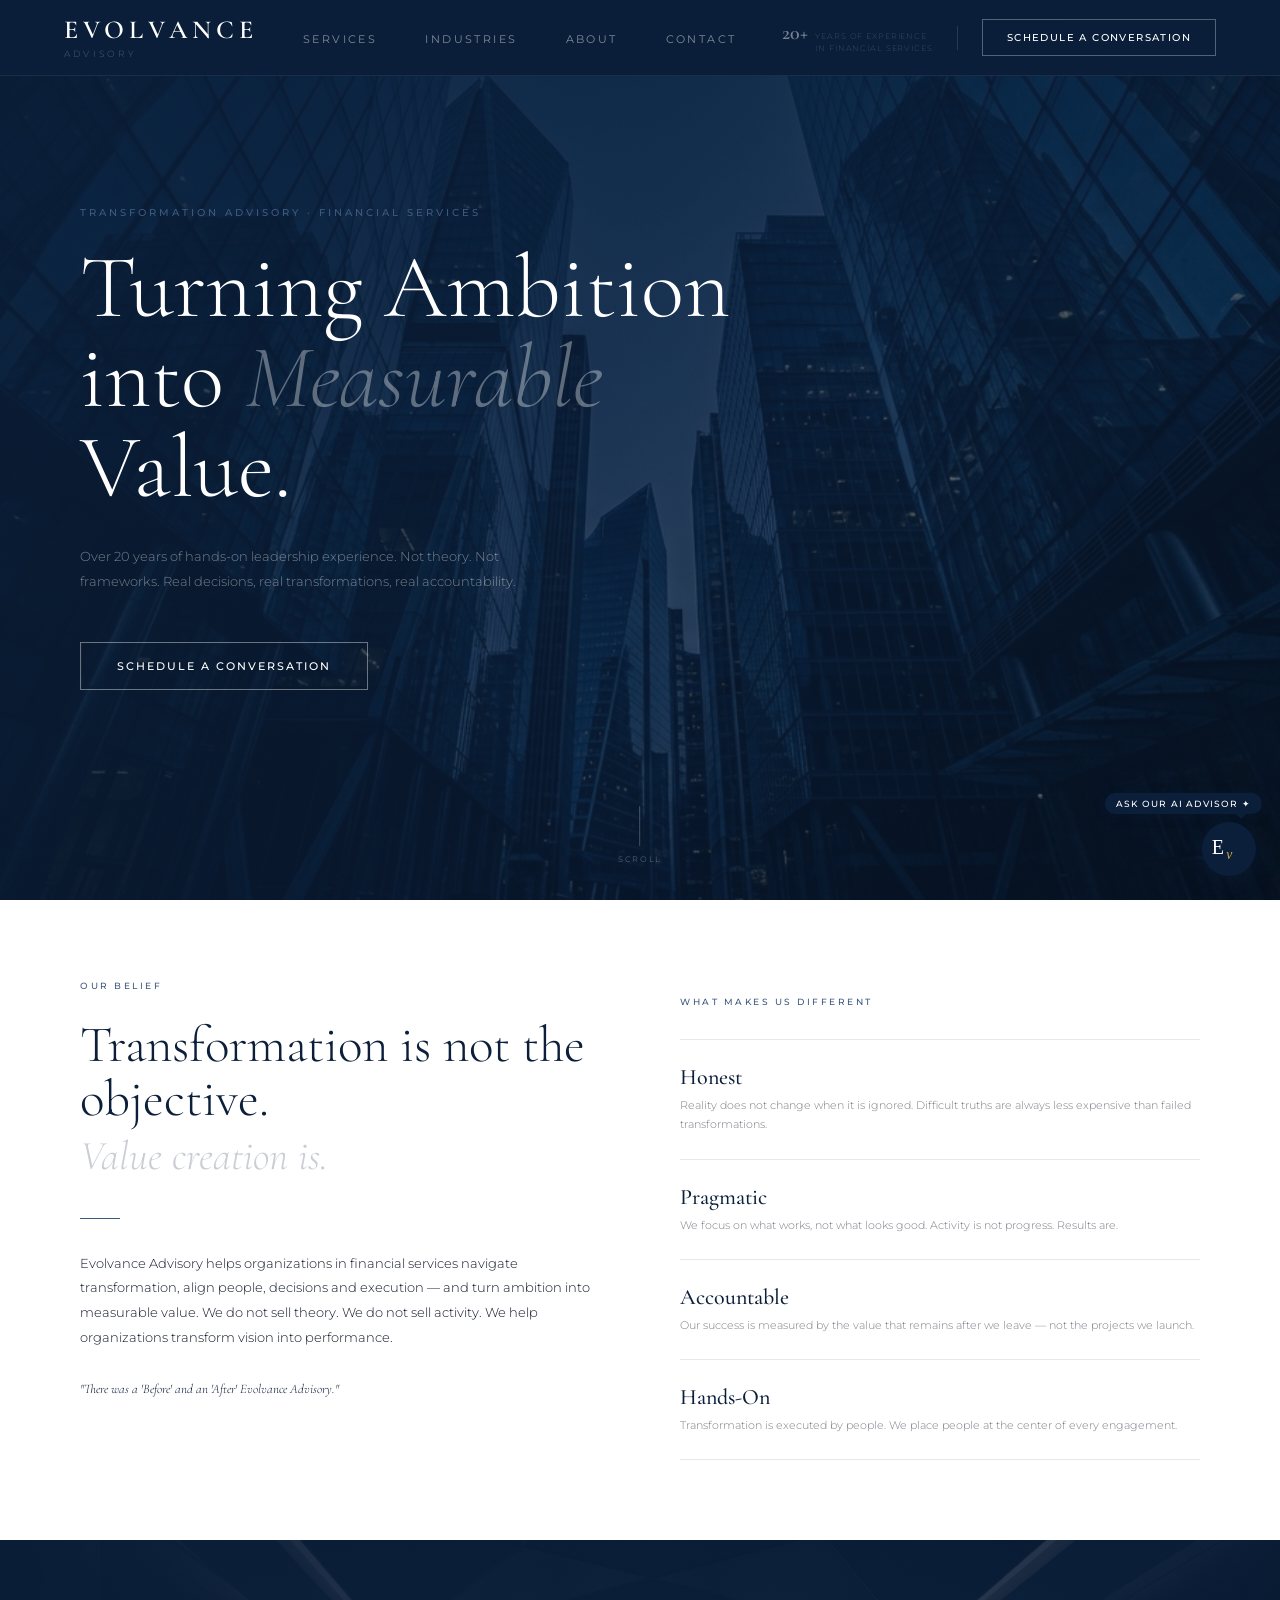
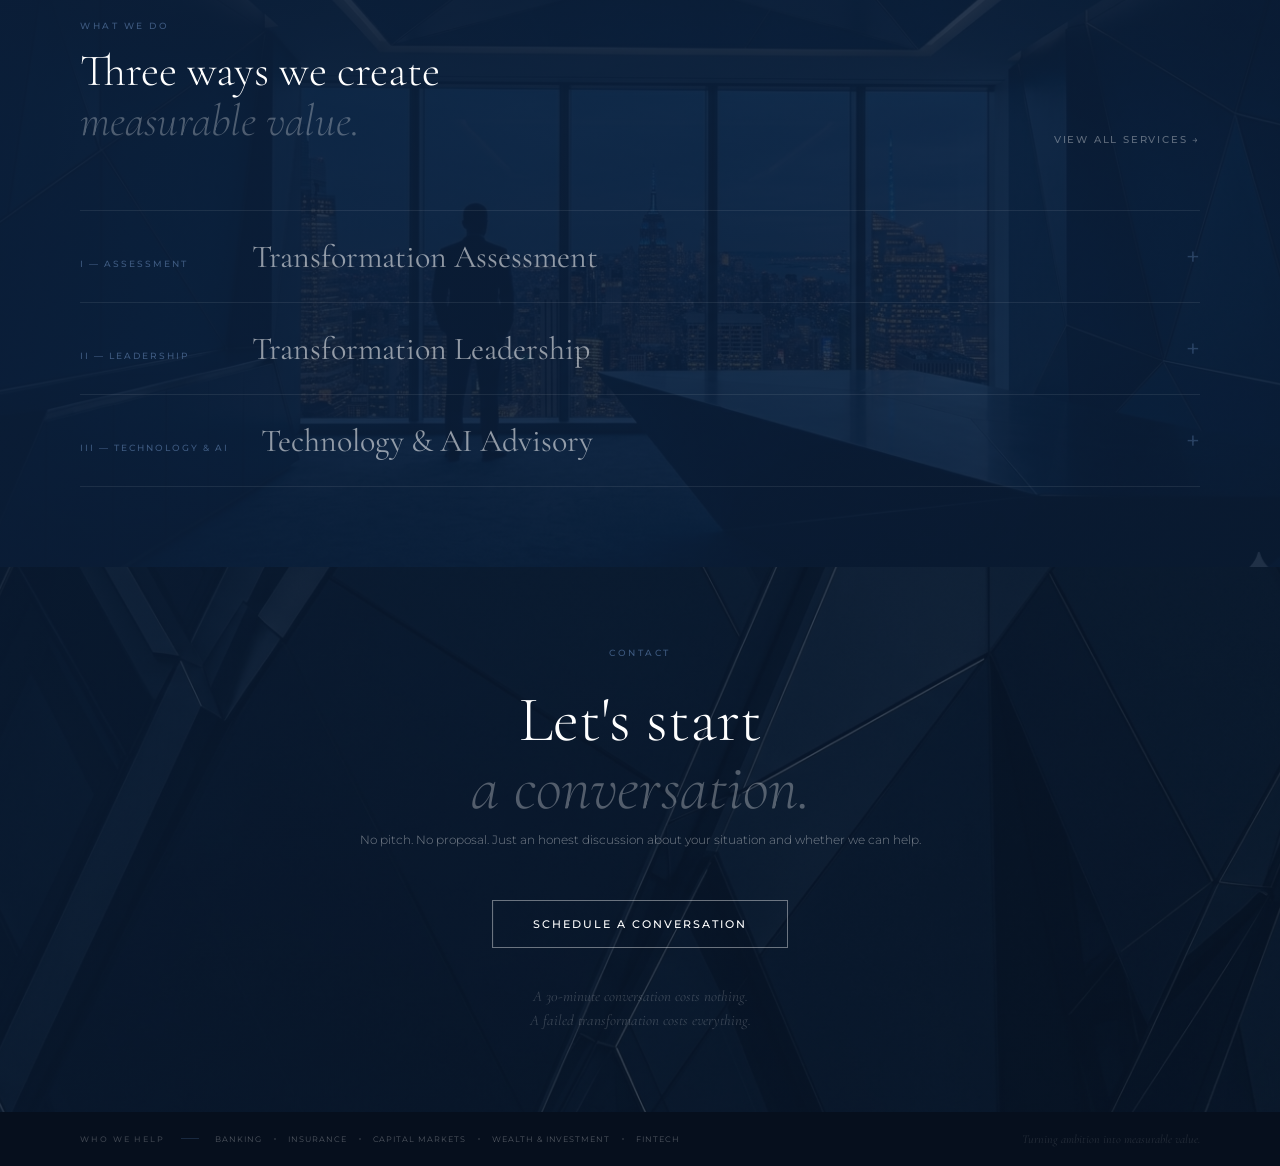
==== commit 63dbc9b9: "Add files via upload" ====
--- a/index.html
+++ b/index.html
@@ -328,6 +328,7 @@
         <p class="s2-statement-sub reveal delay-2">Value creation is.</p>
         <div class="s2-rule reveal delay-3"></div>
         <p class="s2-desc reveal delay-3">Evolvance Advisory helps organizations in financial services navigate transformation, align people, decisions and execution — and turn ambition into measurable value. We do not sell theory. We do not sell activity. We help organizations transform vision into performance.</p>
+        <p class="s2-desc reveal delay-3" style="font-family:var(--serif,serif);font-style:italic;color:#0B1F3A;margin-top:28px;">"There was a 'Before' and an 'After' Evolvance Advisory."</p>
       </div>
       <div class="s2-right">
         <span class="s2-diff-label reveal">What makes us different</span>
@@ -345,7 +346,7 @@
             <div class="s2-diff-desc">Our success is measured by the value that remains after we leave — not the projects we launch.</div>
           </div>
           <div class="s2-diff-item reveal delay-4">
-            <div class="s2-diff-name">Human</div>
+            <div class="s2-diff-name">Hands-On</div>
             <div class="s2-diff-desc">Transformation is executed by people. We place people at the center of every engagement.</div>
           </div>
         </div>
@@ -472,7 +473,7 @@
   </script>
 
   <!-- ===== EVOLVANCE AI CHATBOX ===== -->
-  <style>
+    <style>
     @keyframes ev-pulse{0%{box-shadow:0 0 0 0 rgba(201,168,76,0.6)}70%{box-shadow:0 0 0 14px rgba(201,168,76,0)}100%{box-shadow:0 0 0 0 rgba(201,168,76,0)}}
     @keyframes ev-wiggle{0%,100%{transform:rotate(0)scale(1)}15%{transform:rotate(-8deg)scale(1.08)}30%{transform:rotate(8deg)scale(1.08)}45%{transform:rotate(-5deg)scale(1.05)}60%{transform:rotate(5deg)scale(1.05)}}
     @keyframes ev-tdot{0%,60%,100%{transform:translateY(0);opacity:0.4}30%{transform:translateY(-5px);opacity:1}}
@@ -512,6 +513,16 @@
     #ev-snd{width:34px;height:34px;background:#0B1F3A;border:none;border-radius:8px;cursor:pointer;display:flex;align-items:center;justify-content:center;flex-shrink:0;transition:background 0.15s,transform 0.1s}
     #ev-snd:hover{background:#1a3560}#ev-snd:active{transform:scale(0.92)}
     .ev-ftr{text-align:center;padding:4px 12px 9px;font-family:"Montserrat",sans-serif;font-size:8px;color:#c5c4bc;letter-spacing:0.8px;text-transform:uppercase;background:#fff}
+    .ev-lead{background:#fff;border:1px solid #E6E8EC;border-radius:12px;padding:12px;margin-top:2px}
+    .ev-lead-row{margin-bottom:8px}
+    .ev-lead-row:last-of-type{margin-bottom:10px}
+    .ev-lead label{display:block;font-family:"Montserrat",sans-serif;font-size:9px;font-weight:600;letter-spacing:0.8px;text-transform:uppercase;color:#0B1F3A;margin-bottom:4px}
+    .ev-lead input{width:100%;border:1px solid #E6E8EC;border-radius:7px;padding:7px 10px;font-family:"Montserrat",sans-serif;font-size:12px;color:#111827;outline:none;background:#FAFAFB;box-sizing:border-box}
+    .ev-lead input:focus{border-color:#0B1F3A}
+    .ev-lead-btn{width:100%;background:#0B1F3A;color:#fff;border:none;border-radius:8px;padding:9px;font-family:"Montserrat",sans-serif;font-size:10px;font-weight:600;letter-spacing:1px;text-transform:uppercase;cursor:pointer;transition:background 0.15s}
+    .ev-lead-btn:hover{background:#1a3560}
+    .ev-lead-skip{width:100%;background:none;border:none;color:#9a9a92;font-family:"Montserrat",sans-serif;font-size:9.5px;text-align:center;padding:7px 0 0;cursor:pointer;text-decoration:underline}
+    .ev-lead-success{font-family:"Montserrat",sans-serif;font-size:12px;color:#0B1F3A;text-align:center;padding:6px 4px}
   </style>
 
   <div id="ev-lbl" onclick="evToggle()">Ask our AI advisor ✦</div>
@@ -529,7 +540,7 @@
     <div class="ev-msgs" id="ev-msgs">
       <div class="ev-m eb">
         <div class="ev-av"><svg viewBox="0 0 26 26" width="26" height="26"><text x="1" y="18" font-family="Georgia,serif" font-size="13" fill="white">E</text><text x="10" y="21" font-family="Georgia,serif" font-size="9" fill="#c9a84c" font-style="italic">v</text></svg></div>
-        <div class="ev-bbl">Hello. I'm Evolvance Advisory's AI advisor.<br><br>How can I help you today?</div>
+        <div class="ev-bbl">Hey there! Happy to help with anything Evolvance ✦</div>
       </div>
     </div>
     <div class="ev-qs" id="ev-qs">
@@ -545,7 +556,7 @@
   </div>
 
   <script>
-    var evOpen=false,evHist=[],evBusy=false;
+    var evOpen=false,evHist=[],evBusy=false,evMsgCount=0,evLeadShown=false,evLeadCaptured=false;
     setInterval(function(){var b=document.getElementById('ev-toggle');if(b&&!evOpen){b.style.animation='ev-wiggle 0.65s ease';setTimeout(function(){b.style.animation='ev-pulse 2.2s infinite';},700);}},6000);
     window.evToggle=function(){evOpen=!evOpen;document.getElementById('ev-win').classList.toggle('ev-open',evOpen);var l=document.getElementById('ev-lbl');if(evOpen){l.style.display='none';setTimeout(function(){var i=document.getElementById('ev-inp');if(i)i.focus();},300);}else{l.style.display='block';}};
     document.querySelectorAll('.ev-qb').forEach(function(b){b.addEventListener('click',function(){document.getElementById('ev-inp').value=b.dataset.q;evSend();});});
@@ -558,9 +569,62 @@
     function evAdd(role,txt){var c=document.getElementById('ev-msgs'),d=document.createElement('div');d.className='ev-m '+(role==='user'?'eu':'eb');d.innerHTML=role==='user'?'<div class="ev-bbl">'+evEsc(txt)+'</div>':evAv()+'<div class="ev-bbl">'+txt.replace(/\n/g,'<br>')+'</div>';c.appendChild(d);c.scrollTop=c.scrollHeight;}
     function evTyping(){var c=document.getElementById('ev-msgs'),d=document.createElement('div');d.className='ev-m eb';d.id='ev-typ';d.innerHTML=evAv()+'<div class="ev-bbl"><div class="ev-dots-w"><span></span><span></span><span></span></div></div>';c.appendChild(d);c.scrollTop=c.scrollHeight;}
     function evRm(){var e=document.getElementById('ev-typ');if(e)e.remove();}
-    async function evSend(){if(evBusy)return;var i=document.getElementById('ev-inp'),t=i.value.trim();if(!t)return;i.value='';i.style.height='auto';document.getElementById('ev-qs').style.display='none';evAdd('user',t);evHist.push({role:'user',content:t});evBusy=true;evTyping();try{var r=await fetch('/api/chat',{method:'POST',headers:{'Content-Type':'application/json'},body:JSON.stringify({messages:evHist})});var d=await r.json();var rep=d.reply||"I'm momentarily unavailable. Please contact us directly.";evRm();evAdd('bot',rep);evHist.push({role:'assistant',content:rep});}catch(e){evRm();evAdd('bot',"An error occurred. Please contact us directly.");}evBusy=false;}
+
+    function evShowLeadForm(){
+      if(evLeadShown||evLeadCaptured)return;
+      evLeadShown=true;
+      var c=document.getElementById('ev-msgs'),d=document.createElement('div');
+      d.className='ev-m eb';d.id='ev-leadform';
+      d.innerHTML=evAv()+'<div class="ev-lead">'
+        +'<div class="ev-lead-row"><label>Name</label><input type="text" id="ev-lead-name" placeholder="Your name"></div>'
+        +'<div class="ev-lead-row"><label>Company</label><input type="text" id="ev-lead-company" placeholder="Your company"></div>'
+        +'<div class="ev-lead-row"><label>Email</label><input type="email" id="ev-lead-email" placeholder="you@company.com"></div>'
+        +'<button class="ev-lead-btn" id="ev-lead-submit">Send my details</button>'
+        +'<button class="ev-lead-skip" id="ev-lead-skip">No thanks, continue chatting</button>'
+        +'</div>';
+      c.appendChild(d);c.scrollTop=c.scrollHeight;
+      document.getElementById('ev-lead-skip').addEventListener('click',function(){d.remove();});
+      document.getElementById('ev-lead-submit').addEventListener('click',evSubmitLead);
+    }
+
+    async function evSubmitLead(){
+      var name=document.getElementById('ev-lead-name').value.trim();
+      var company=document.getElementById('ev-lead-company').value.trim();
+      var email=document.getElementById('ev-lead-email').value.trim();
+      if(!name||!email){alert('Please fill in at least your name and email.');return;}
+      var btn=document.getElementById('ev-lead-submit');
+      btn.disabled=true;btn.textContent='Sending...';
+      try{
+        await fetch('/api/lead',{method:'POST',headers:{'Content-Type':'application/json'},body:JSON.stringify({name:name,company:company,email:email,conversation:evHist})});
+        var formEl=document.getElementById('ev-leadform');
+        formEl.querySelector('.ev-lead').innerHTML='<div class="ev-lead-success">Thank you, '+evEsc(name)+'. Our team will reach out shortly.</div>';
+        evLeadCaptured=true;
+      }catch(e){
+        btn.disabled=false;btn.textContent='Send my details';
+        alert('Something went wrong. Please try again or email us directly.');
+      }
+    }
+
+    async function evSend(){
+      if(evBusy)return;
+      var i=document.getElementById('ev-inp'),t=i.value.trim();if(!t)return;
+      i.value='';i.style.height='auto';
+      document.getElementById('ev-qs').style.display='none';
+      evAdd('user',t);evHist.push({role:'user',content:t});
+      evMsgCount++;
+      evBusy=true;evTyping();
+      try{
+        var r=await fetch('/api/chat',{method:'POST',headers:{'Content-Type':'application/json'},body:JSON.stringify({messages:evHist})});
+        var d=await r.json();
+        var rep=d.reply||"I'm momentarily unavailable. Please contact us directly.";
+        var showLead=false;
+        if(rep.indexOf('[[SHOW_LEAD_FORM]]')!==-1){showLead=true;rep=rep.replace('[[SHOW_LEAD_FORM]]','').trim();}
+        evRm();evAdd('bot',rep);evHist.push({role:'assistant',content:rep});
+        if(showLead||(evMsgCount>=3&&!evLeadShown&&!evLeadCaptured)){evShowLeadForm();}
+      }catch(e){evRm();evAdd('bot',"An error occurred. Please contact us directly.");}
+      evBusy=false;
+    }
   </script>
-  <!-- ===== END CHATBOX ===== -->
 
 </body>
 </html>
